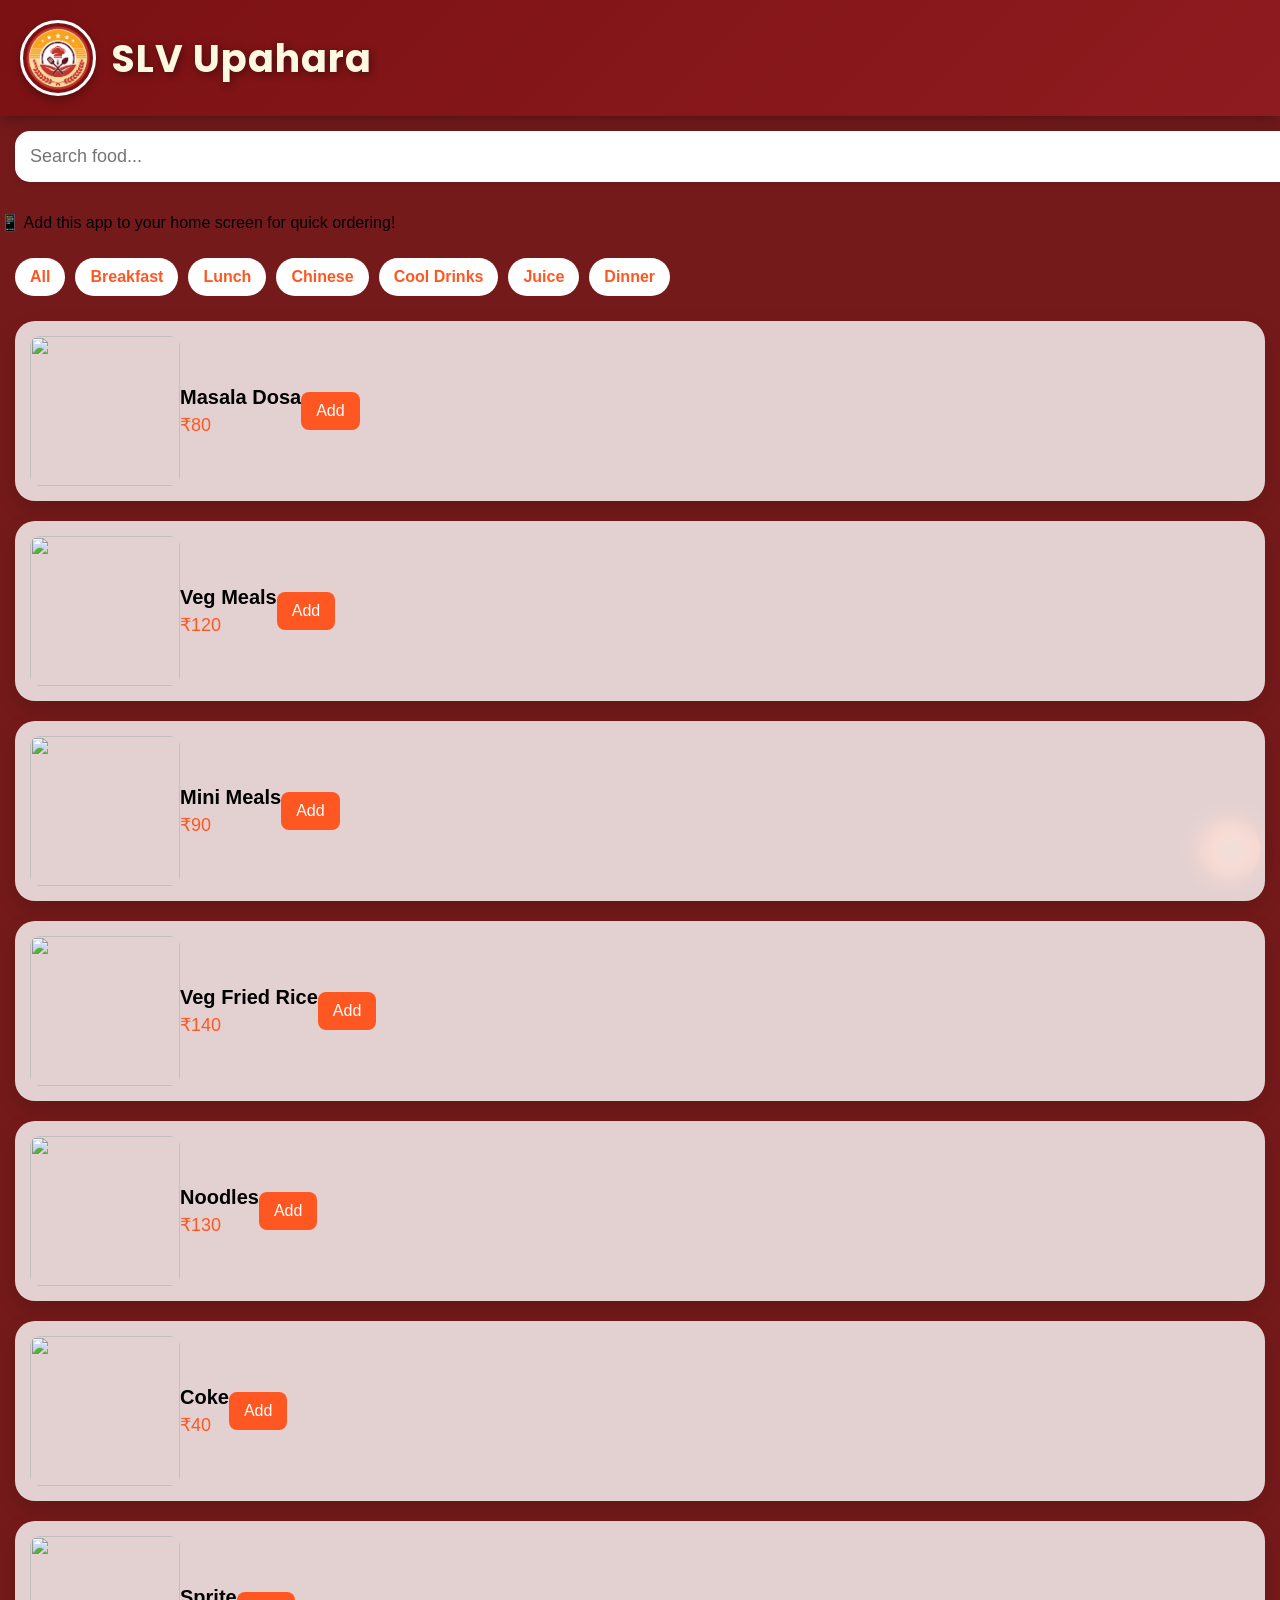
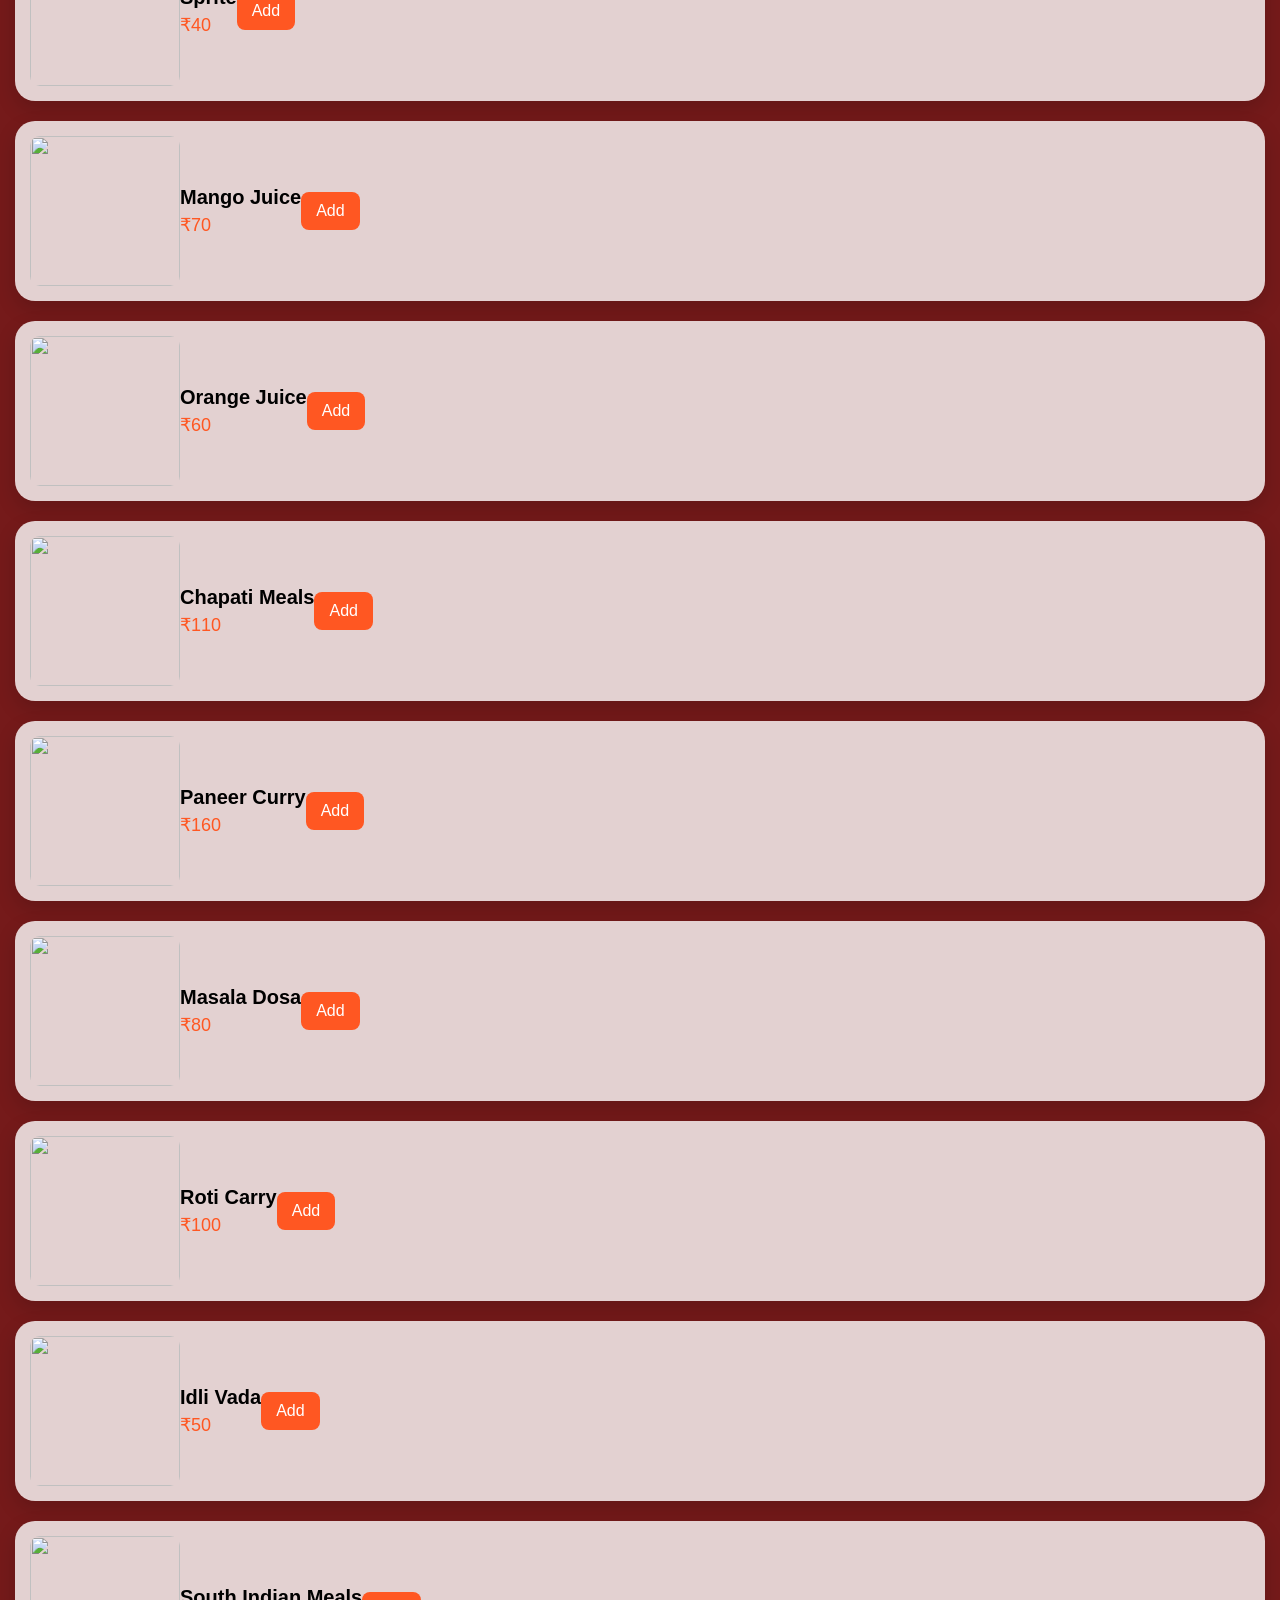
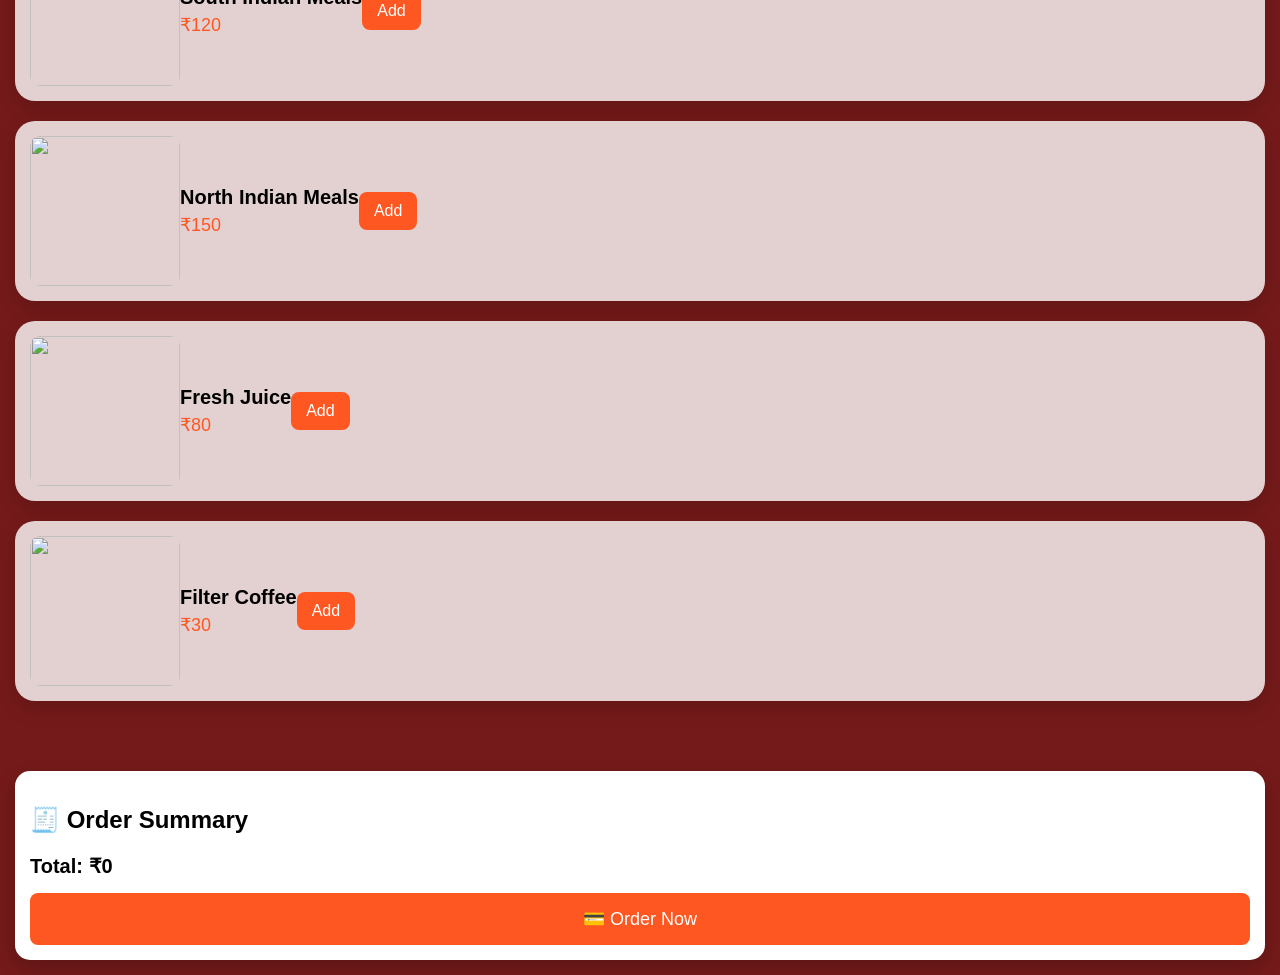
==== index.html @ 23def3d4 "Update index.html" ====
<!DOCTYPE html>
<html lang="en">
<head>
<meta charset="UTF-8">
<meta name="viewport" content="width=device-width, initial-scale=1.0">

<title>SLV Upahara</title>

<link rel="icon" href="—Pngtree—creative restaurant logo design for_23138406.png">

<style>

.hotel-name{
    font-family:'Poppins', sans-serif;
    font-size:38px;
    font-weight:700;
    letter-spacing:1px;
    color:#fff8e1;
    text-shadow:2px 2px 8px rgba(0,0,0,0.4);
}

.cart-item{
    display:flex;
    justify-content:space-between;
    align-items:center;
    background:#f5f5f5;
    padding:10px;
    margin-bottom:10px;
    border-radius:10px;
}    

.logo{
    width:70px;
    height:70px;
    border-radius:50%;
    object-fit:cover;
    border:3px solid white;
    box-shadow:0 4px 10px rgba(0,0,0,0.3);
}

body{
    margin:0;
    font-family:Arial, sans-serif;
    background:#751A1A;
}
   
header{
    background: linear-gradient(135deg,#7b1113,#8e1b1f);
    color:white;
    padding:20px;
    display:flex;
    align-items:center;
    gap:15px;
    box-shadow:0 4px 15px rgba(0,0,0,0.3);
}
.categories{
    display:flex;
    gap:10px;
    overflow-x:auto;
    padding:15px;
}

.categories button{
    background:white;
    color:#ff5722;
    border:none;
    padding:10px 15px;
    border-radius:20px;
    font-weight:bold;
    cursor:pointer;
    white-space:nowrap;
}    

.location-box{

    background:white;

    margin:20px;

    padding:20px;

    border-radius:20px;

    text-align:center;

    box-shadow:0 5px 15px rgba(0,0,0,0.2);

}

.location-box h2{

    color:#ff5722;

}

.container{
    padding:15px;
}
.categories{
    display:flex;
    gap:10px;
    overflow-x:auto;
    padding:10px 15px;
}

.categories button{
    white-space:nowrap;
}

.floating-cart{
    position:fixed;
    bottom:20px;
    right:20px;
    background:#ff5722;
    color:white;
    width:60px;
    height:60px;
    border-radius:50%;
    display:flex;
    justify-content:center;
    align-items:center;
    font-size:28px;
    box-shadow:0 4px 15px rgba(0,0,0,0.3);
}

.card{
    background: rgba(255,255,255,0.8);
    backdrop-filter: blur(10px);
    border-radius:20px;
    padding:15px;
    margin-bottom:20px;
    display:flex;
    align-items:center;
    box-shadow:0 8px 20px rgba(0,0,0,0.15);
    transition:0.3s;
}
    
}

.install-text{

    text-align:center;

    color:white;

    background:#ff5722;

    padding:10px;

    font-weight:bold;

}   

.search-box{
    padding:15px;
}

.search-box input{
    width:100%;
    padding:15px;
    border:none;
    border-radius:15px;
    font-size:18px;
    box-shadow:0 2px 10px rgba(0,0,0,0.1);
}
    
.card:hover{
    transform:translateY(-5px);
}

.card img{
    width:150px;
    height:150px;
    border-radius:10px;
    object-fit:cover;
}

} 
    
.info{
    flex:1;
    margin-left:15px;
}

.name{
    font-size:20px;
    font-weight:bold;
}

.price{
    color:#ff5722;
    margin-top:5px;
    font-size:18px;
}

button{
    background:#ff5722;
    color:white;
    border:none;
    padding:10px 15px;
    border-radius:8px;
    cursor:pointer;
    font-size:16px;
}

button:hover{
    background:#e64a19;
}

.cart{
    background:white;
    padding:15px;
    border-radius:15px;
    margin-top:20px;
    box-shadow:0 8px 20px rgba(0,0,0,0.2);
}

.total{
    font-size:20px;
    font-weight:bold;
    margin-top:10px;
}

.pay-btn{
    width:100%;
    margin-top:15px;
    padding:15px;
    font-size:18px;
}

@media(max-width:600px){

.card{
    flex-direction:column;
    text-align:center;
}

.card img{
    width:100%;
    height:220px;
}

.info{
    margin-left:0;
    margin-top:10px;
}

button{
    width:100%;
    margin-top:10px;
}

.hotel-name{
    font-size:28px;
}

}

</style>
</head>

<body>


<link rel="preconnect" href="https://fonts.googleapis.com">

<link rel="preconnect" href="https://fonts.gstatic.com" crossorigin>

<link href="https://fonts.googleapis.com/css2?family=Poppins:wght@400;600;700&display=swap" rel="stylesheet">

<div class="floating-cart">
➕
</div>

<link rel="manifest" href="manifest.json">
<meta name="theme-color" content="#ff5722">

<header>

<img src="—Pngtree—creative restaurant logo design for_23138406.png" class="logo">

<span class="hotel-name">
SLV Upahara
</span>

</header>

<div class="search-box">
    <input 
        type="text"
        id="search"
        placeholder="Search food..."
        onkeyup="searchFood()"
    >
</div>

<p class="install-text">

📱 Add this app to your home screen for quick ordering!

</p>
    
<div class="categories">

<button onclick="filterCategory('All')">
All
</button>

<button onclick="filterCategory('Breakfast')">
Breakfast
</button>

<button onclick="filterCategory('Lunch')">
Lunch
</button>

<button onclick="filterCategory('Chinese')">
Chinese
</button>

<button onclick="filterCategory('CoolDrinks')">
Cool Drinks
</button>

<button onclick="filterCategory('Juice')">
Juice
</button>

<button onclick="filterCategory('Dinner')">
Dinner
</button>

</div> 

<div class="container" id="menu"></div>

</div>
</div> 

<div class="container">
    <div class="cart">
        <h2>🧾 Order Summary</h2>

        <div id="cart-items"></div>

        <div class="total" id="total">
            Total: ₹0
        </div>

        <button class="pay-btn" onclick="payNow()">
💳 Order Now
</button>
    </div>
</div>

<script>

const foods = [

{
    name:"Masala Dosa",
    category:"Breakfast",
    price:80,
    image:"https://i1-e.pinimg.com/1200x/24/f0/fd/24f0fd950fe9398cd92eca1a2c291b7a.jpg"
},

{
    name:"Veg Meals",
    category:"Lunch",
    price:120,
    image:"https://i.pinimg.com/736x/05/a8/2a/05a82ad4d9b3a51c6266578a2ff4d796.jpg"
},

{
    name:"Mini Meals",
    category:"Lunch",
    price:90,
    image:"https://i1-e.pinimg.com/1200x/65/80/6e/65806e65fc18511895abc66ba824d965.jpg"
},

{
    name:"Veg Fried Rice",
    category:"Chinese",
    price:140,
    image:"https://i.pinimg.com/736x/24/e5/14/24e514b06e9de1dc54fb741865129426.jpg"
},

{
    name:"Noodles",
    category:"Chinese",
    price:130,
    image:"https://i1-e.pinimg.com/1200x/22/f2/4d/22f24d4e81823742383b6ebd95155bc9.jpg"
},

{
    name:"Coke",
    category:"CoolDrinks",
    price:40,
    image:"https://i.pinimg.com/736x/2a/85/13/2a8513396e5c47e57c4a7eaafb923570.jpg"
},

{
    name:"Sprite",
    category:"CoolDrinks",
    price:40,
    image:"https://i.pinimg.com/736x/9f/34/ff/9f34ffd42b4d772a6bbf85134aa8a0af.jpg"
},

{
    name:"Mango Juice",
    category:"Juice",
    price:70,
    image:"https://i1-e.pinimg.com/1200x/01/d6/b3/01d6b305d2c9aa654a6df62331605371.jpg"
},

{
    name:"Orange Juice",
    category:"Juice",
    price:60,
    image:"https://i.pinimg.com/736x/c9/67/42/c9674234891e4f3a838dee93c631d24c.jpg"
},

{
    name:"Chapati Meals",
    category:"Dinner",
    price:110,
    image:"https://i1-e.pinimg.com/1200x/77/32/2f/77322f963a2876b7580127c8fa16082f.jpg"
},

{
    name:"Paneer Curry",
    category:"Dinner",
    price:160,
    image:"https://i.pinimg.com/736x/7e/a7/33/7ea733bc5e1a1dc8909d821ca52ce9a9.jpg"
},


{
    name:"Masala Dosa",
    category:"Breakfast",
    price:80,
    image:"https://i1-e.pinimg.com/1200x/24/f0/fd/24f0fd950fe9398cd92eca1a2c291b7a.jpg"
},
    
{
    name:"Roti Carry",
    category:"Lunch",
    price:100,
    image:"https://i1-e.pinimg.com/1200x/99/ee/a0/99eea08c91fdadd332686fa9832d9d47.jpg"
},

{
    name:"Idli Vada",
    category:"Breakfast",
    price:50,
    image:"https://i1-e.pinimg.com/1200x/34/74/6b/34746bec59e01d8aff50255bc0d75c30.jpg"
},

{
    name:"South Indian Meals",
    category:"Meals",
    price:120,
    image:"https://i.pinimg.com/736x/05/a8/2a/05a82ad4d9b3a51c6266578a2ff4d796.jpg"
},

{
    name:"North Indian Meals",
    category:"Meals",
    price:150,
    image:"https://i1-e.pinimg.com/736x/26/24/b4/2624b46fbf64636d9359e8cd7b2251f4.jpg"
},

{
    name:"Fresh Juice",
    category:"Drinks",
    price:80,
    image:"https://i.pinimg.com/736x/36/b6/fe/36b6fe3850a7c6e1b3e680c59da4fa03.jpg"
},

{
    name:"Filter Coffee",
    category:"Drinks",
    price:30,
    image:"https://images.unsplash.com/photo-1495474472287-4d71bcdd2085?q=80&w=800"
}

];

let cart = [];

function showMenu(foodList = foods){

    let output = "";

    foodList.forEach((food,index)=>{

        output += `

        <div class="card">

            <img src="${food.image}">

            <div class="info">

                <div class="name">
                    ${food.name}
                </div>

                <div class="price">
                    ₹${food.price}
                </div>

            </div>

            <button onclick="addToCart(${index})">
                Add
            </button>

        </div>

        `;

    });

    document.getElementById("menu").innerHTML = output;

}

function addToCart(index){

    cart.push(foods[index]);

    updateCart();

}

function removeFromCart(index){

    cart.splice(index,1);

    updateCart();

}    
 
function payPhonePe(){

let total = cart.reduce(
(sum,item)=> sum + item.price,
0
);

window.location.href =
`phonepe://pay?pa=9110656160@ybl&pn=SLVUpahara&am=${total}&cu=INR`;

}

function payGPay(){

let total = cart.reduce(
(sum,item)=> sum + item.price,
0
);

window.location.href =
`tez://upi/pay?pa=9110656160@ybl&pn=SLVUpahara&am=${total}&cu=INR`;

}

function updateCart(){

    let items = "";
    let total = 0;

    cart.forEach((food,index)=>{
        items += `
       <div class="cart-item">

${food.name} - ₹${food.price}

<button onclick="removeFromCart(${index})">
➖
</button>

</div>
        `;

        total += food.price;

    });

    document.getElementById("cart-items").innerHTML = items;

    document.getElementById("total").innerHTML =
    `Total: ₹${total}`;

}

function filterCategory(category){

    if(category === "All"){

        showMenu();

        return;

    }

    let filteredFoods = foods.filter(food =>
        food.category === category
    );

    showMenu(filteredFoods);

}

function searchFood(){

    let search =
    document.getElementById("search")
    .value
    .toLowerCase();

    let filteredFoods =
    foods.filter(food =>
        food.name.toLowerCase().includes(search)
    );

    showMenu(filteredFoods);

}

function payNow(){

    if(cart.length === 0){

        alert("Please add food items!");

        return;

    }

    let total = cart.reduce(
    (sum,item)=> sum + item.price,
    0
    );

    let upiID = "9110656160@ybl";

    let name = "SLV Upahara";

    let phonePeLink =
    `phonepe://pay?pa=${upiID}&pn=${name}&am=${total}&cu=INR`;

    window.location.href = phonePeLink;

}

showMenu();

</script>

</body>
</html>
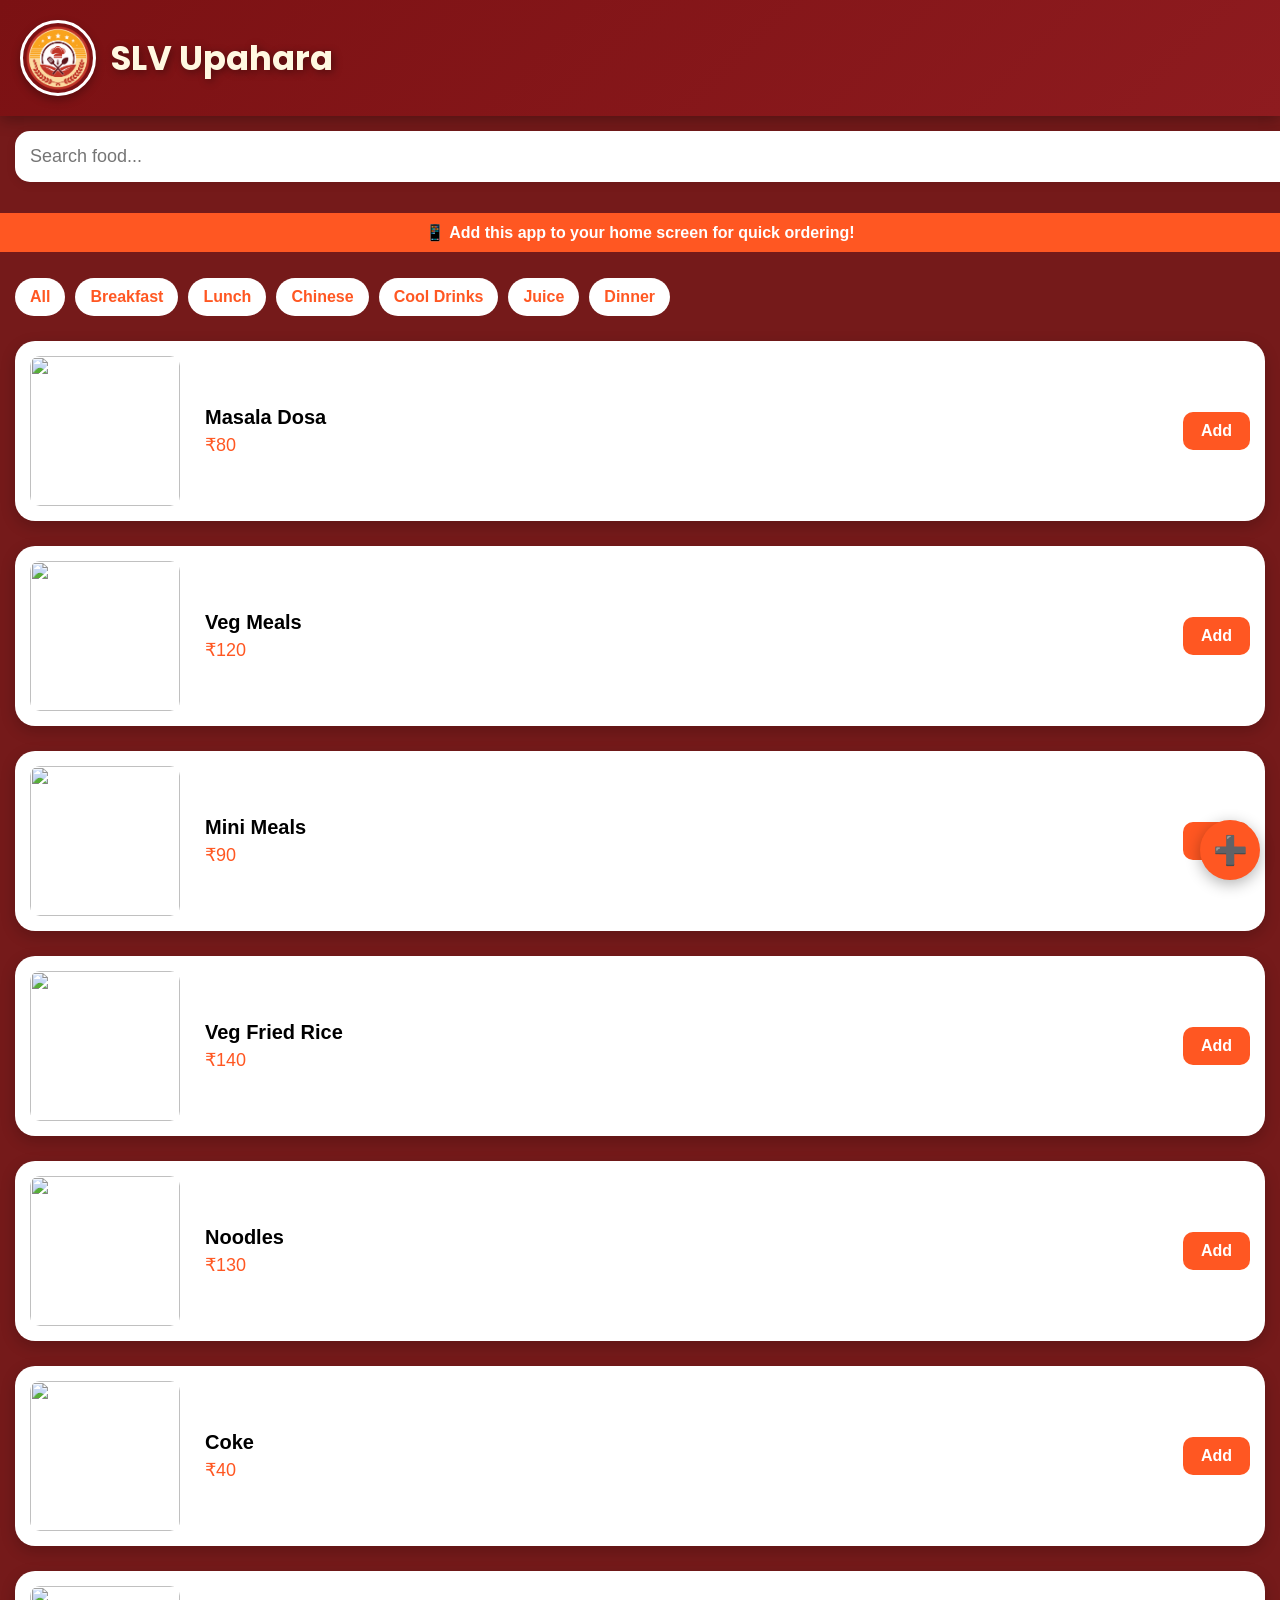
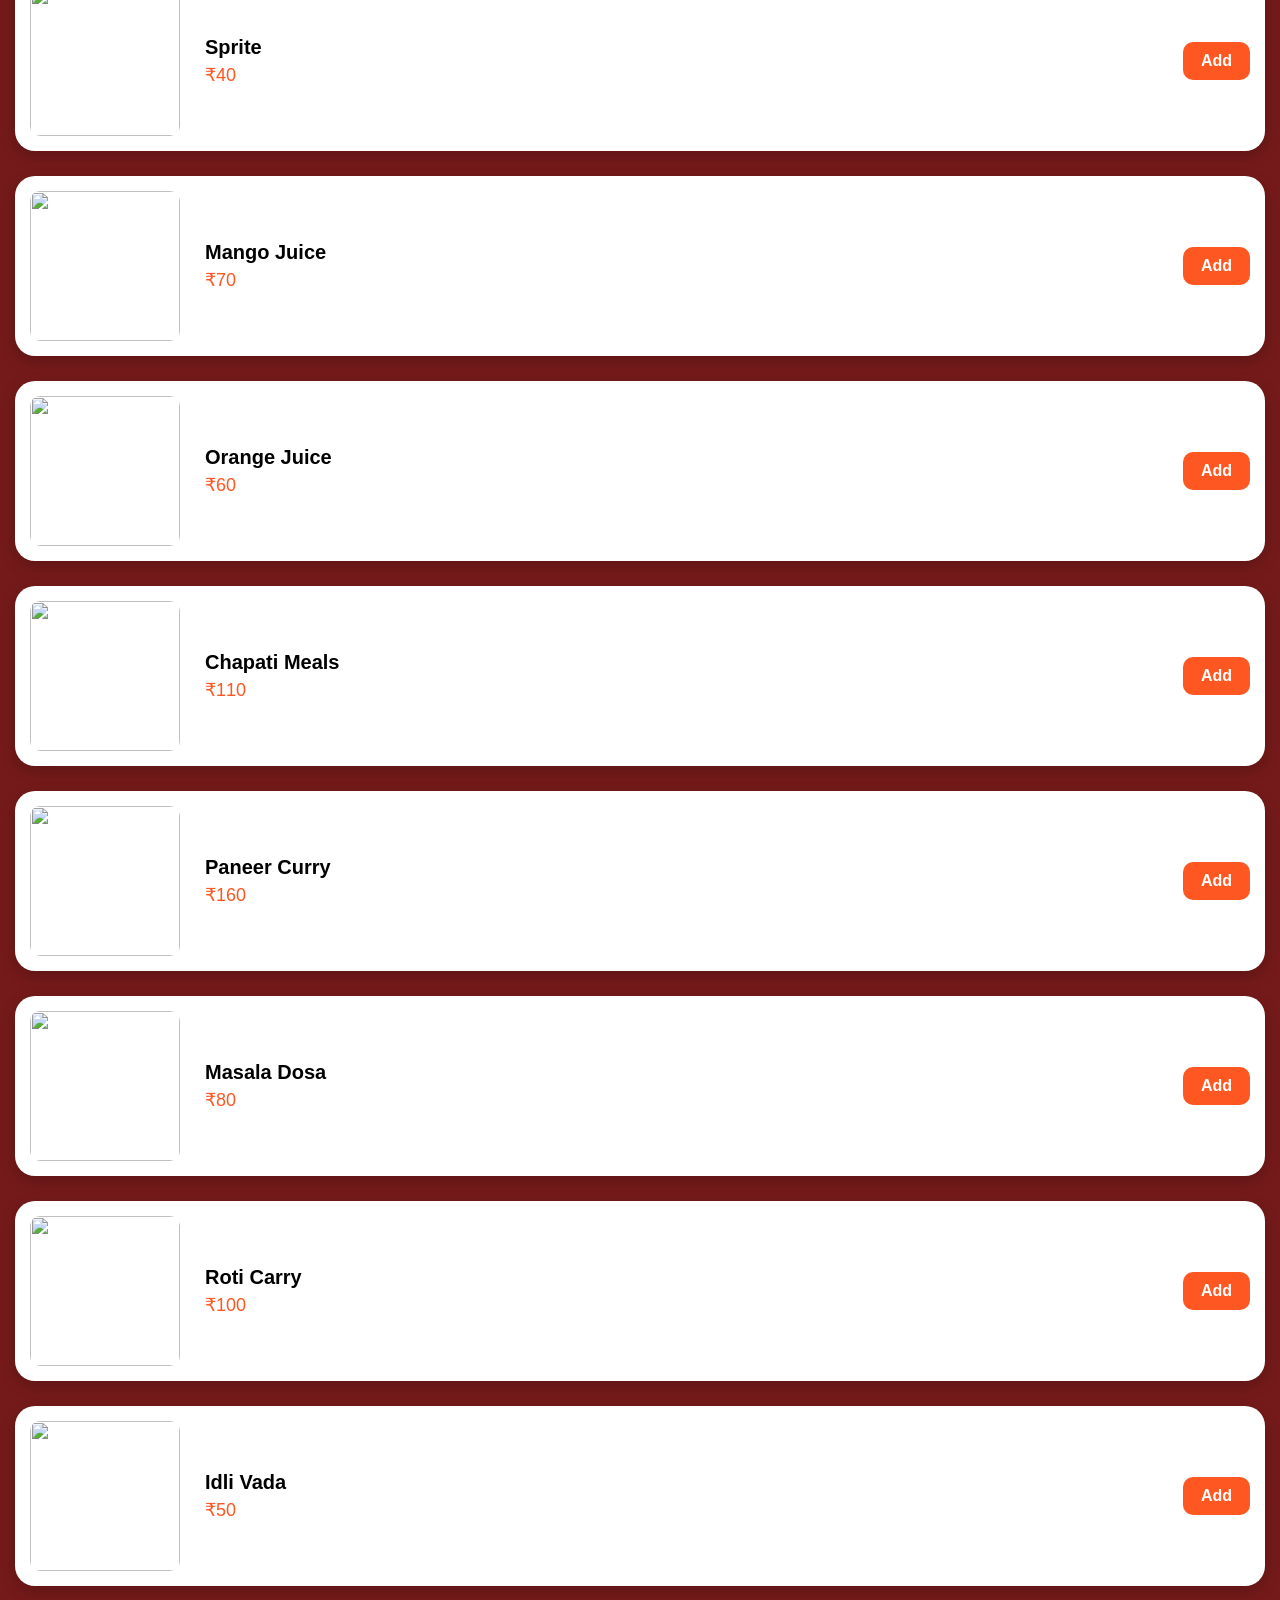
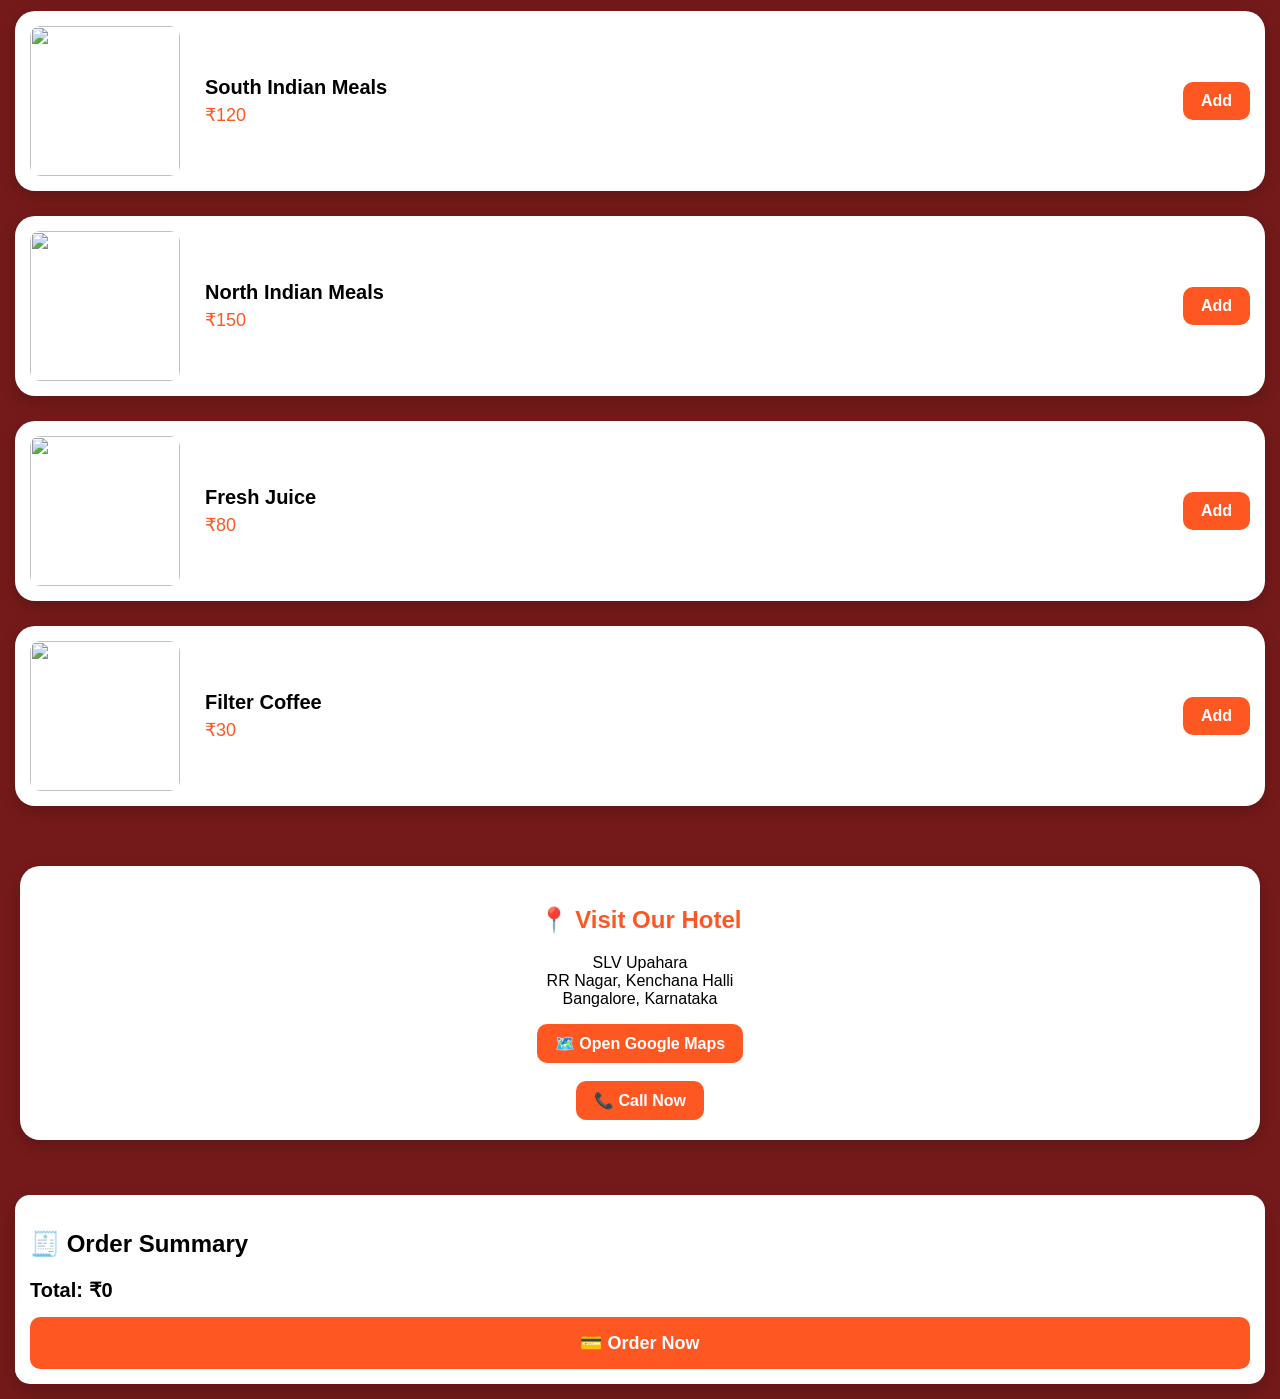
==== commit b5a20b7c: "Update index.html" ====
--- a/index.html
+++ b/index.html
@@ -11,12 +11,17 @@
 <style>
 
 .hotel-name{
+
     font-family:'Poppins', sans-serif;
-    font-size:38px;
+
+    font-size:34px;
+
     font-weight:700;
-    letter-spacing:1px;
+
     color:#fff8e1;
+
     text-shadow:2px 2px 8px rgba(0,0,0,0.4);
+
 }
 
 .cart-item{
@@ -124,19 +129,25 @@
 }
 
 .card{
-    background: rgba(255,255,255,0.8);
-    backdrop-filter: blur(10px);
+
+    background:white;
+
     border-radius:20px;
+
     padding:15px;
-    margin-bottom:20px;
+
+    margin-bottom:25px;
+
     display:flex;
+
     align-items:center;
-    box-shadow:0 8px 20px rgba(0,0,0,0.15);
-    transition:0.3s;
+
+    gap:15px;
+
+    box-shadow:0 5px 15px rgba(0,0,0,0.2);
+
 }
     
-}
-
 .install-text{
 
     text-align:center;
@@ -174,12 +185,13 @@
     border-radius:10px;
     object-fit:cover;
 }
-
-} 
     
 .info{
+
     flex:1;
-    margin-left:15px;
+
+    margin-left:10px;
+
 }
 
 .name{
@@ -194,13 +206,23 @@
 }
 
 button{
+
     background:#ff5722;
+
     color:white;
+
     border:none;
-    padding:10px 15px;
-    border-radius:8px;
+
+    padding:10px 18px;
+
+    border-radius:10px;
+
     cursor:pointer;
+
     font-size:16px;
+
+    font-weight:bold;
+
 }
 
 button:hover{
@@ -337,6 +359,47 @@
 </div>
 </div> 
 
+<div class="location-box">
+
+<h2>📍 Visit Our Hotel</h2>
+
+<p>
+
+SLV Upahara <br>
+
+RR Nagar, Kenchana Halli <br>
+
+Bangalore, Karnataka
+
+</p>
+
+<a 
+href="https://maps.app.goo.gl/PmNYqiC9sDPkVBuZ8"
+target="_blank"
+>
+
+<button>
+
+🗺️ Open Google Maps
+
+</button>
+
+</a>
+
+<br><br>
+
+<a href="tel:9110656160">
+
+<button>
+
+📞 Call Now
+
+</button>
+
+</a>
+
+</div> 
+
 <div class="container">
     <div class="cart">
         <h2>🧾 Order Summary</h2>
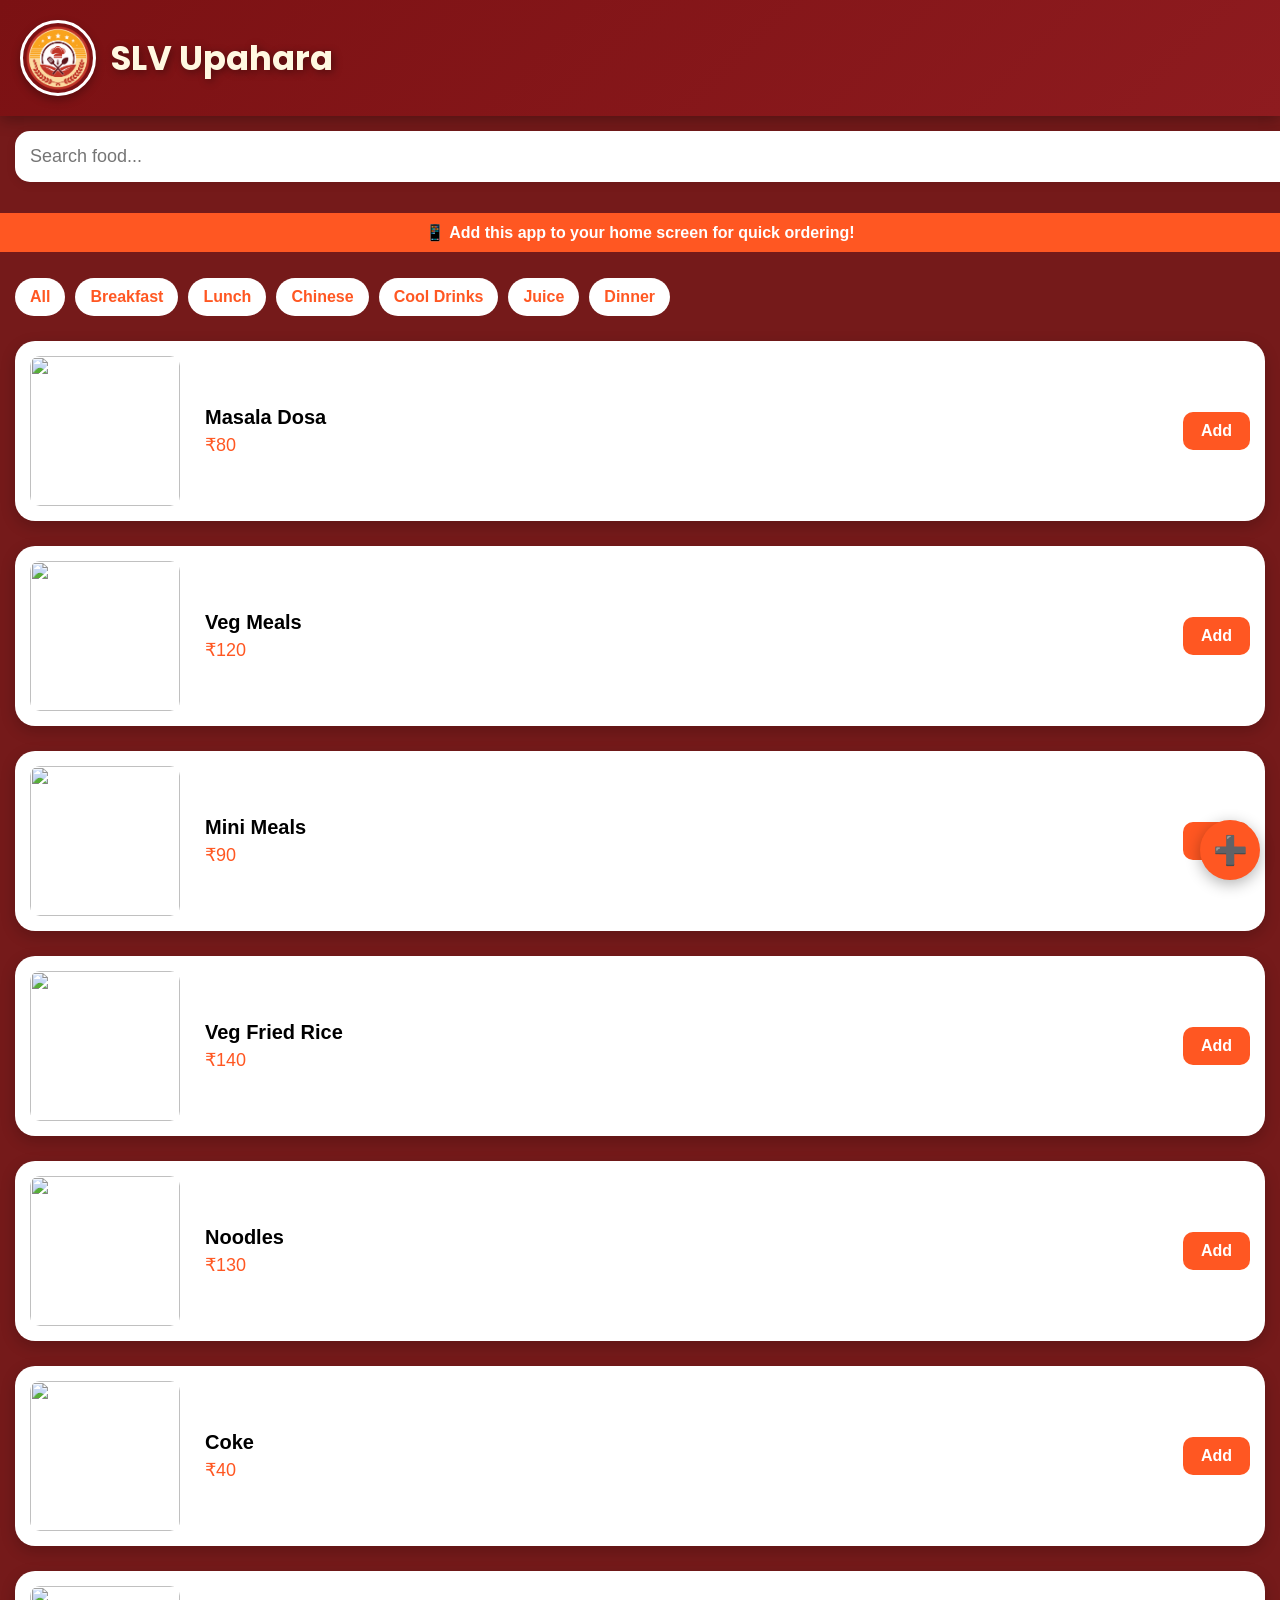
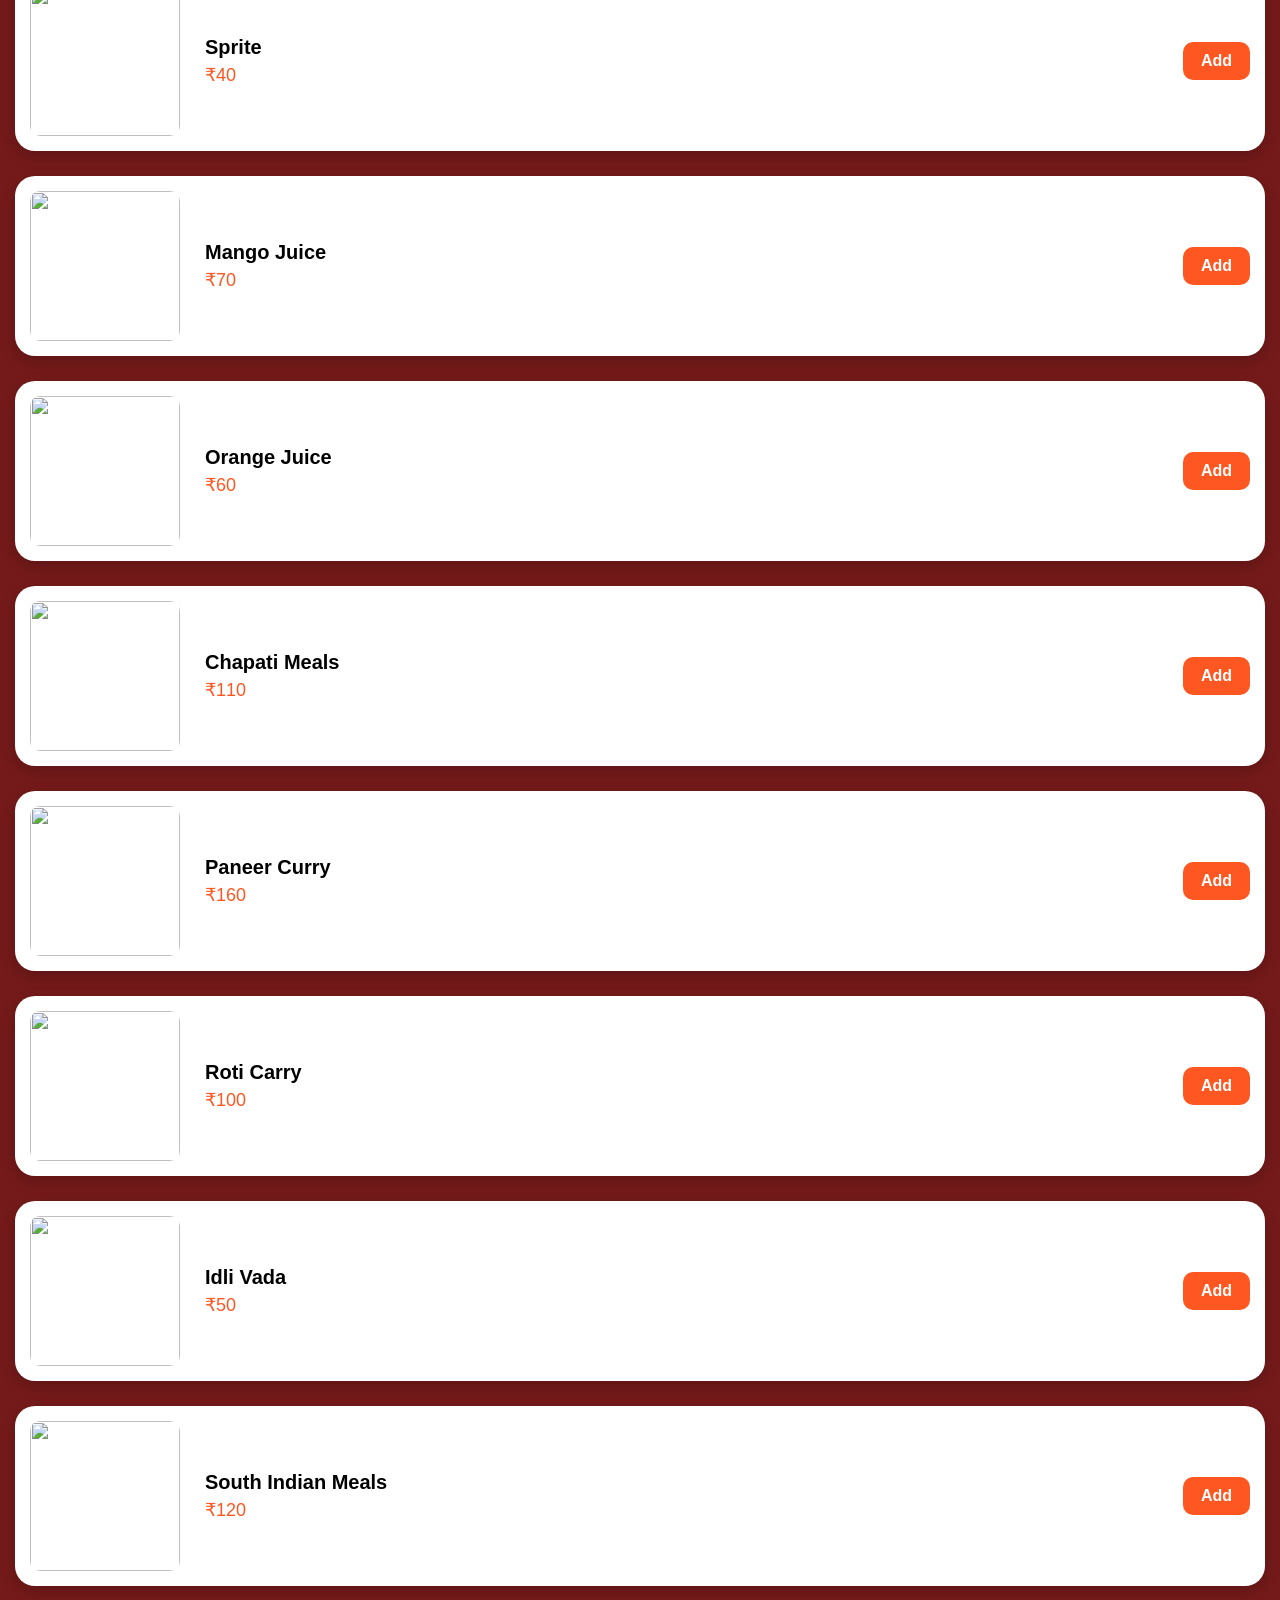
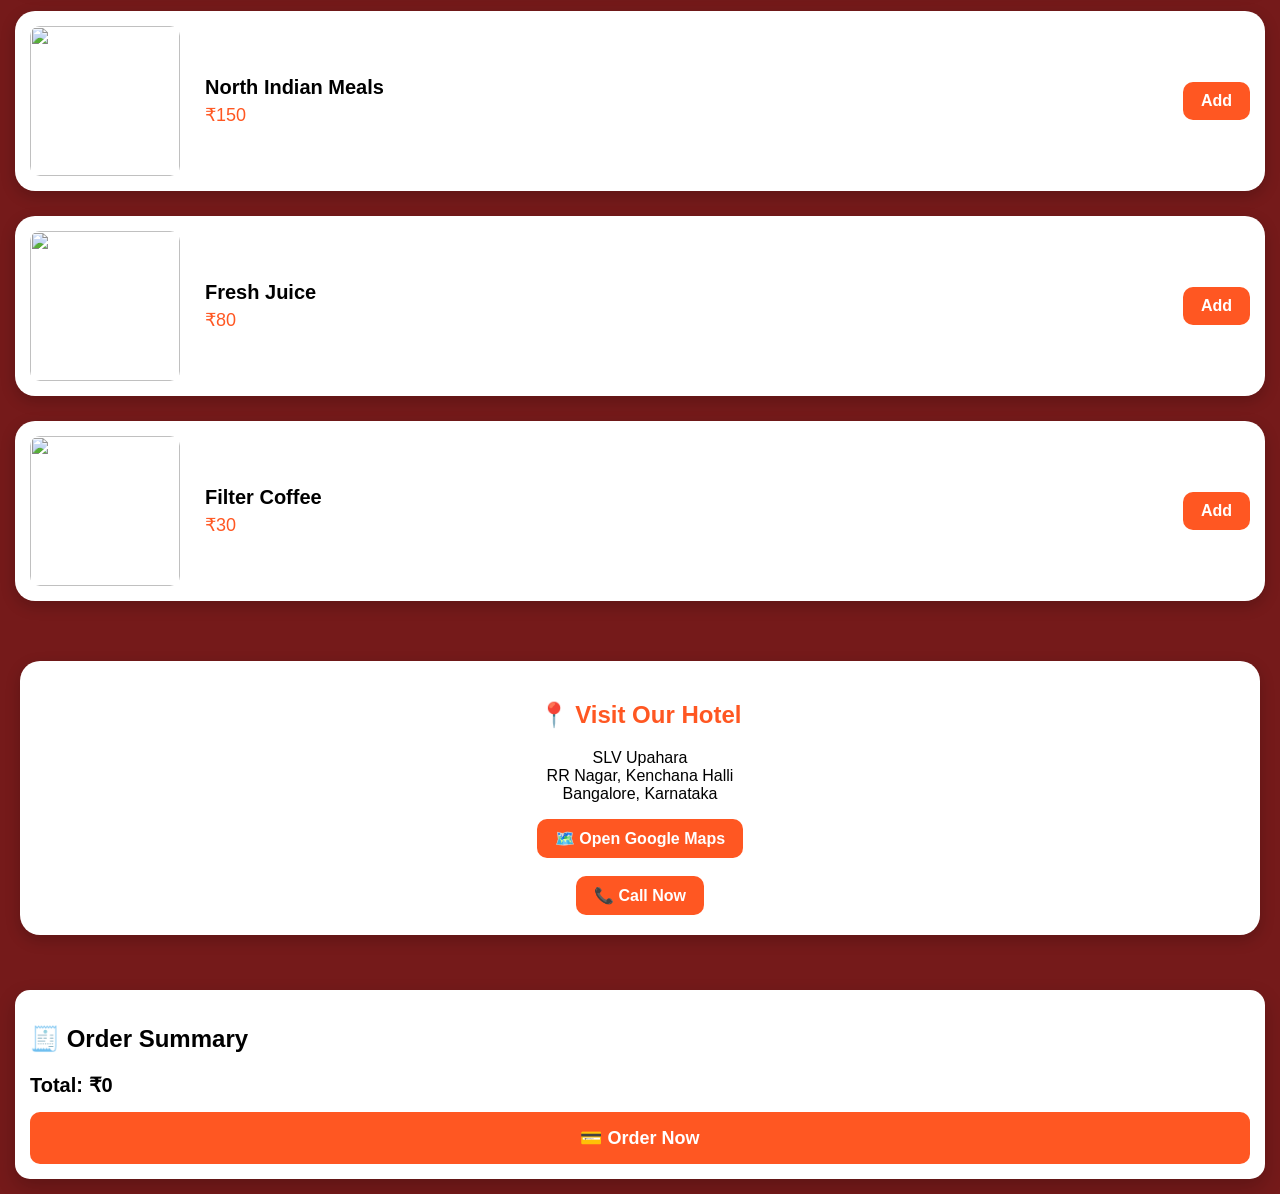
==== commit 9e0a6b25: "Update index.html" ====
--- a/index.html
+++ b/index.html
@@ -496,20 +496,12 @@
     price:160,
     image:"https://i.pinimg.com/736x/7e/a7/33/7ea733bc5e1a1dc8909d821ca52ce9a9.jpg"
 },
-
-
-{
-    name:"Masala Dosa",
-    category:"Breakfast",
-    price:80,
-    image:"https://i1-e.pinimg.com/1200x/24/f0/fd/24f0fd950fe9398cd92eca1a2c291b7a.jpg"
-},
-    
+   
 {
     name:"Roti Carry",
     category:"Lunch",
     price:100,
-    image:"https://i1-e.pinimg.com/1200x/99/ee/a0/99eea08c91fdadd332686fa9832d9d47.jpg"
+    image:"https://i.pinimg.com/736x/f8/15/08/f815083198c8d4b93878dd8e4ab57065.jpg"
 },
 
 {
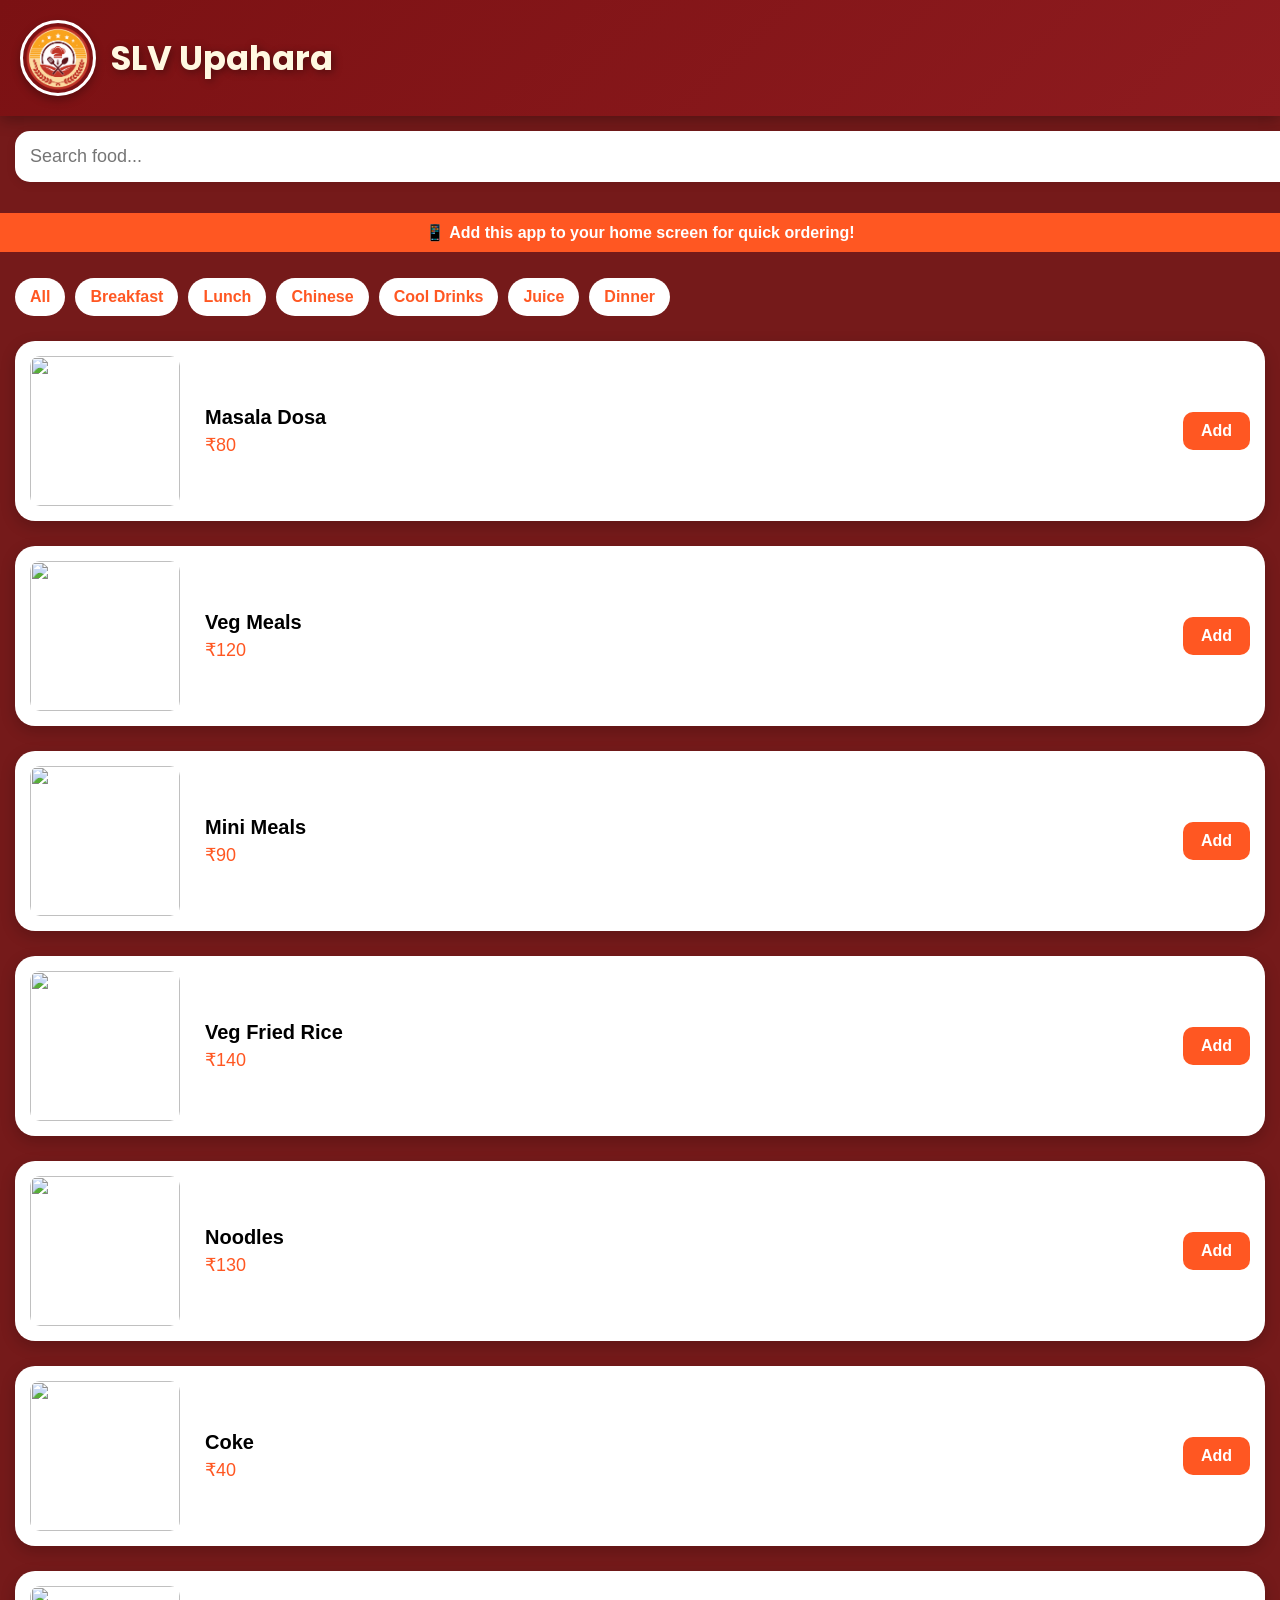
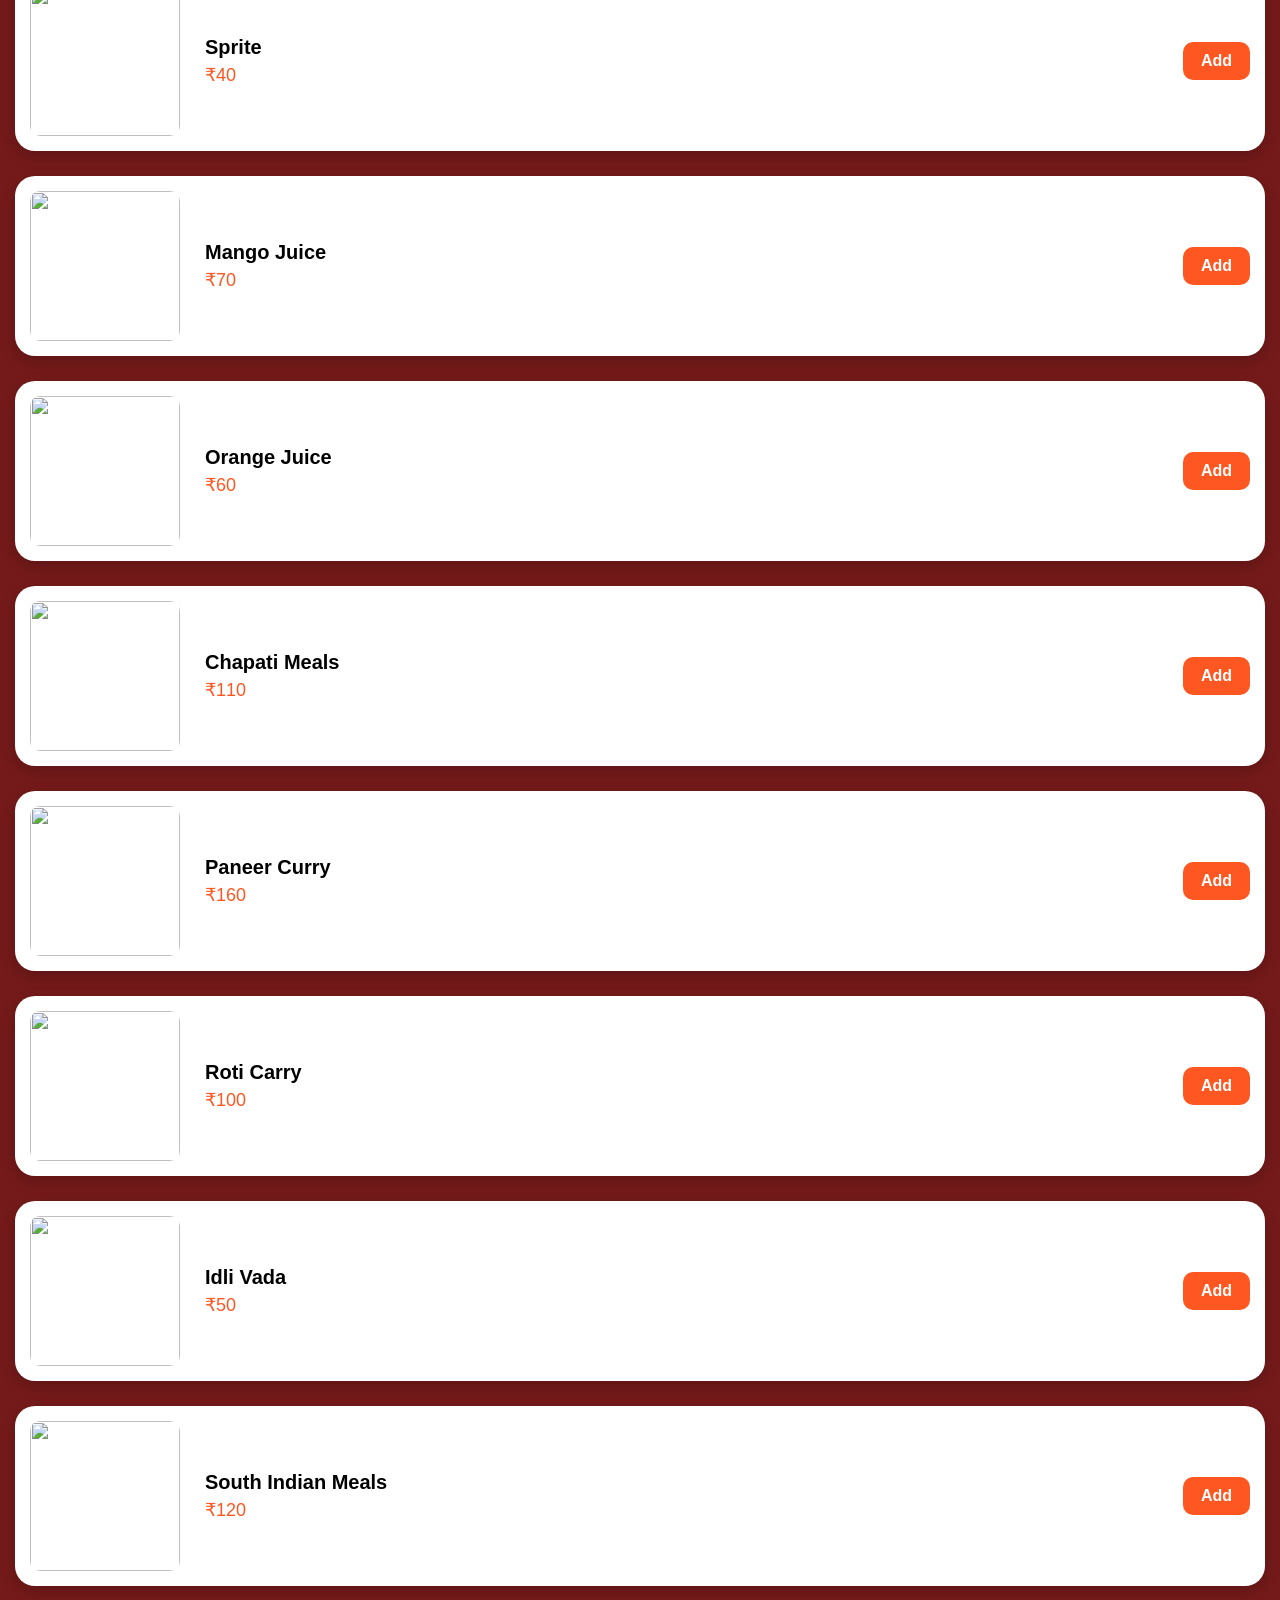
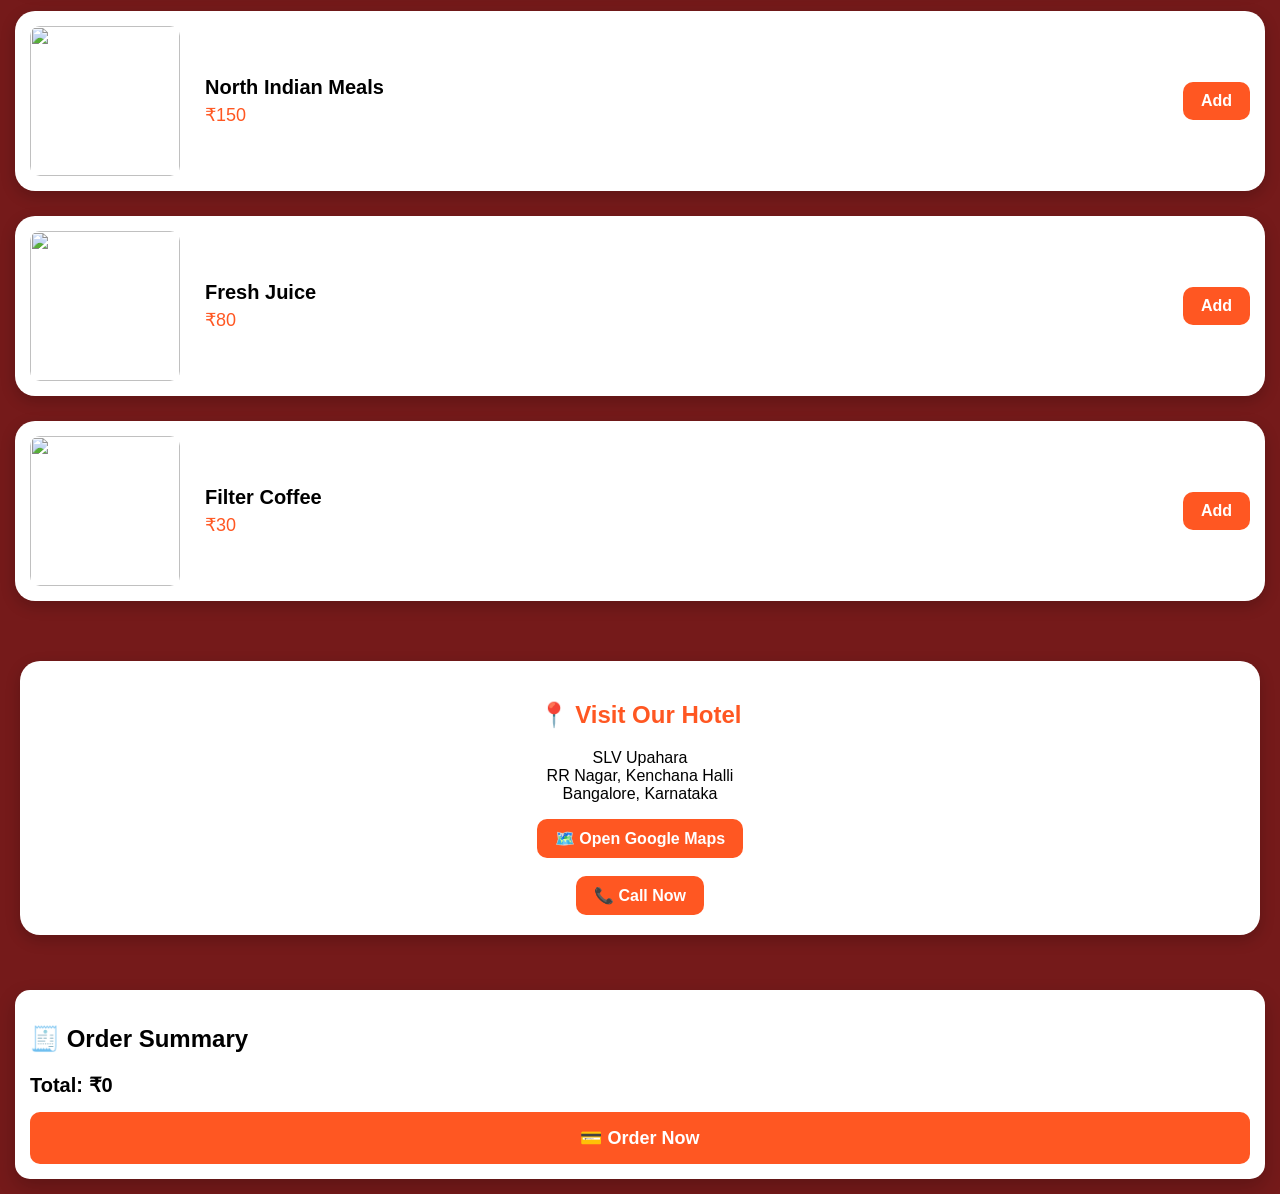
==== commit b8c4de8d: "Update index.html" ====
--- a/index.html
+++ b/index.html
@@ -112,22 +112,6 @@
     white-space:nowrap;
 }
 
-.floating-cart{
-    position:fixed;
-    bottom:20px;
-    right:20px;
-    background:#ff5722;
-    color:white;
-    width:60px;
-    height:60px;
-    border-radius:50%;
-    display:flex;
-    justify-content:center;
-    align-items:center;
-    font-size:28px;
-    box-shadow:0 4px 15px rgba(0,0,0,0.3);
-}
-
 .card{
 
     background:white;
@@ -289,10 +273,6 @@
 <link rel="preconnect" href="https://fonts.gstatic.com" crossorigin>
 
 <link href="https://fonts.googleapis.com/css2?family=Poppins:wght@400;600;700&display=swap" rel="stylesheet">
-
-<div class="floating-cart">
-➕
-</div>
 
 <link rel="manifest" href="manifest.json">
 <meta name="theme-color" content="#ff5722">
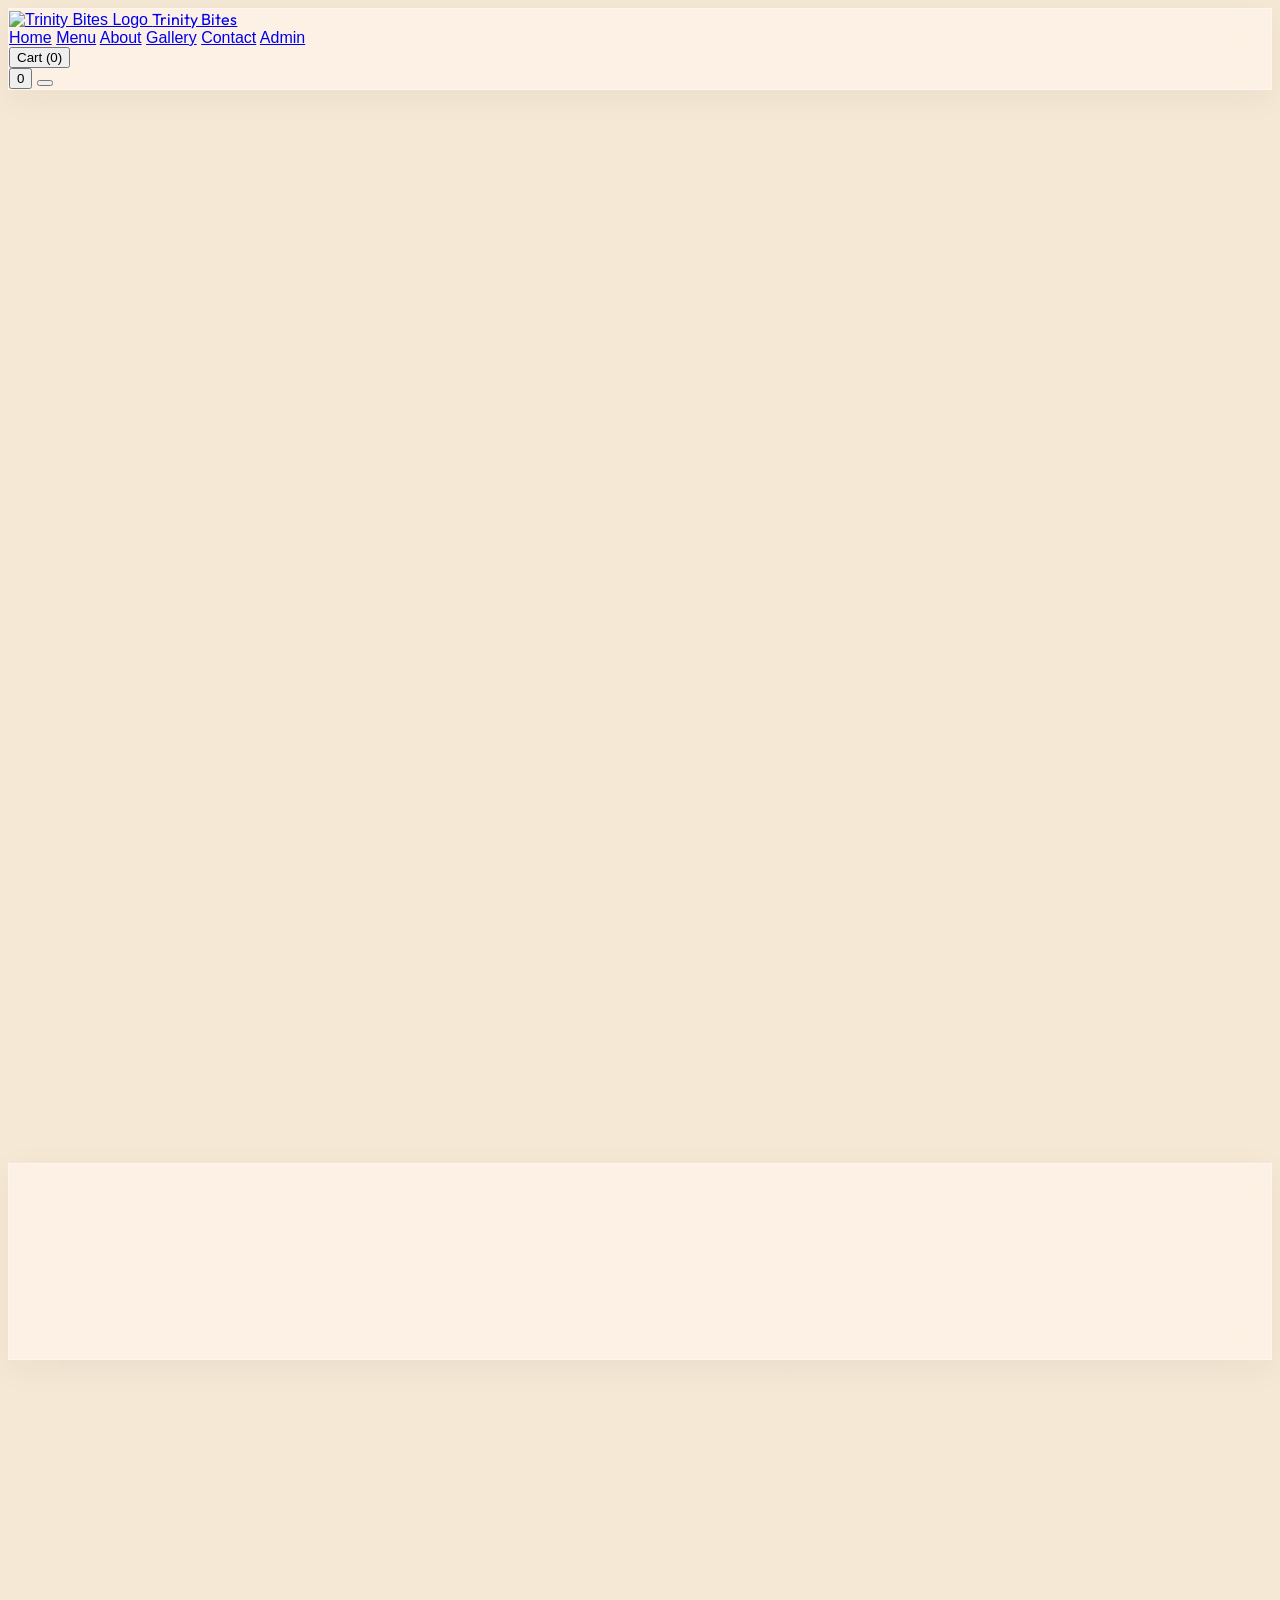
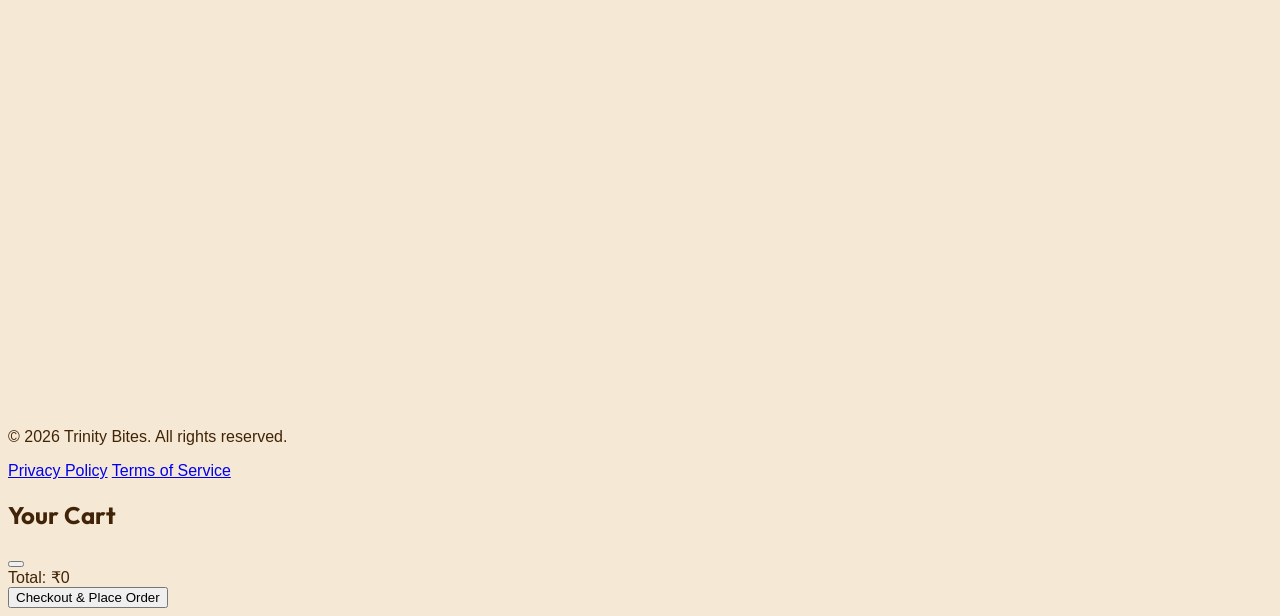
==== commit 181d7def: "Add files via upload" ====
--- a/index.html
+++ b/index.html
@@ -1,698 +1,702 @@
-<!DOCTYPE html>
-<html lang="en">
-<head>
-<meta charset="UTF-8">
-<meta name="viewport" content="width=device-width, initial-scale=1.0">
-
-<title>SLV Upahara</title>
-
-<link rel="icon" href="—Pngtree—creative restaurant logo design for_23138406.png">
-
-<style>
-
-.hotel-name{
-
-    font-family:'Poppins', sans-serif;
-
-    font-size:34px;
-
-    font-weight:700;
-
-    color:#fff8e1;
-
-    text-shadow:2px 2px 8px rgba(0,0,0,0.4);
-
-}
-
-.cart-item{
-    display:flex;
-    justify-content:space-between;
-    align-items:center;
-    background:#f5f5f5;
-    padding:10px;
-    margin-bottom:10px;
-    border-radius:10px;
-}    
-
-.logo{
-    width:70px;
-    height:70px;
-    border-radius:50%;
-    object-fit:cover;
-    border:3px solid white;
-    box-shadow:0 4px 10px rgba(0,0,0,0.3);
-}
-
-body{
-    margin:0;
-    font-family:Arial, sans-serif;
-    background:#751A1A;
-}
-   
-header{
-    background: linear-gradient(135deg,#7b1113,#8e1b1f);
-    color:white;
-    padding:20px;
-    display:flex;
-    align-items:center;
-    gap:15px;
-    box-shadow:0 4px 15px rgba(0,0,0,0.3);
-}
-.categories{
-    display:flex;
-    gap:10px;
-    overflow-x:auto;
-    padding:15px;
-}
-
-.categories button{
-    background:white;
-    color:#ff5722;
-    border:none;
-    padding:10px 15px;
-    border-radius:20px;
-    font-weight:bold;
-    cursor:pointer;
-    white-space:nowrap;
-}    
-
-.location-box{
-
-    background:white;
-
-    margin:20px;
-
-    padding:20px;
-
-    border-radius:20px;
-
-    text-align:center;
-
-    box-shadow:0 5px 15px rgba(0,0,0,0.2);
-
-}
-
-.location-box h2{
-
-    color:#ff5722;
-
-}
-
-.container{
-    padding:15px;
-}
-.categories{
-    display:flex;
-    gap:10px;
-    overflow-x:auto;
-    padding:10px 15px;
-}
-
-.categories button{
-    white-space:nowrap;
-}
-
-.card{
-
-    background:white;
-
-    border-radius:20px;
-
-    padding:15px;
-
-    margin-bottom:25px;
-
-    display:flex;
-
-    align-items:center;
-
-    gap:15px;
-
-    box-shadow:0 5px 15px rgba(0,0,0,0.2);
-
-}
-    
-.install-text{
-
-    text-align:center;
-
-    color:white;
-
-    background:#ff5722;
-
-    padding:10px;
-
-    font-weight:bold;
-
-}   
-
-.search-box{
-    padding:15px;
-}
-
-.search-box input{
-    width:100%;
-    padding:15px;
-    border:none;
-    border-radius:15px;
-    font-size:18px;
-    box-shadow:0 2px 10px rgba(0,0,0,0.1);
-}
-    
-.card:hover{
-    transform:translateY(-5px);
-}
-
-.card img{
-    width:150px;
-    height:150px;
-    border-radius:10px;
-    object-fit:cover;
-}
-    
-.info{
-
-    flex:1;
-
-    margin-left:10px;
-
-}
-
-.name{
-    font-size:20px;
-    font-weight:bold;
-}
-
-.price{
-    color:#ff5722;
-    margin-top:5px;
-    font-size:18px;
-}
-
-button{
-
-    background:#ff5722;
-
-    color:white;
-
-    border:none;
-
-    padding:10px 18px;
-
-    border-radius:10px;
-
-    cursor:pointer;
-
-    font-size:16px;
-
-    font-weight:bold;
-
-}
-
-button:hover{
-    background:#e64a19;
-}
-
-.cart{
-    background:white;
-    padding:15px;
-    border-radius:15px;
-    margin-top:20px;
-    box-shadow:0 8px 20px rgba(0,0,0,0.2);
-}
-
-.total{
-    font-size:20px;
-    font-weight:bold;
-    margin-top:10px;
-}
-
-.pay-btn{
-    width:100%;
-    margin-top:15px;
-    padding:15px;
-    font-size:18px;
-}
-
-@media(max-width:600px){
-
-.card{
-    flex-direction:column;
-    text-align:center;
-}
-
-.card img{
-    width:100%;
-    height:220px;
-}
-
-.info{
-    margin-left:0;
-    margin-top:10px;
-}
-
-button{
-    width:100%;
-    margin-top:10px;
-}
-
-.hotel-name{
-    font-size:28px;
-}
-
-}
-
-</style>
-</head>
-
-<body>
-
-
-<link rel="preconnect" href="https://fonts.googleapis.com">
-
-<link rel="preconnect" href="https://fonts.gstatic.com" crossorigin>
-
-<link href="https://fonts.googleapis.com/css2?family=Poppins:wght@400;600;700&display=swap" rel="stylesheet">
-
-<link rel="manifest" href="manifest.json">
-<meta name="theme-color" content="#ff5722">
-
-<header>
-
-<img src="—Pngtree—creative restaurant logo design for_23138406.png" class="logo">
-
-<span class="hotel-name">
-SLV Upahara
-</span>
-
-</header>
-
-<div class="search-box">
-    <input 
-        type="text"
-        id="search"
-        placeholder="Search food..."
-        onkeyup="searchFood()"
-    >
-</div>
-
-<p class="install-text">
-
-📱 Add this app to your home screen for quick ordering!
-
-</p>
-    
-<div class="categories">
-
-<button onclick="filterCategory('All')">
-All
-</button>
-
-<button onclick="filterCategory('Breakfast')">
-Breakfast
-</button>
-
-<button onclick="filterCategory('Lunch')">
-Lunch
-</button>
-
-<button onclick="filterCategory('Chinese')">
-Chinese
-</button>
-
-<button onclick="filterCategory('CoolDrinks')">
-Cool Drinks
-</button>
-
-<button onclick="filterCategory('Juice')">
-Juice
-</button>
-
-<button onclick="filterCategory('Dinner')">
-Dinner
-</button>
-
-</div> 
-
-<div class="container" id="menu"></div>
-
-</div>
-</div> 
-
-<div class="location-box">
-
-<h2>📍 Visit Our Hotel</h2>
-
-<p>
-
-SLV Upahara <br>
-
-RR Nagar, Kenchana Halli <br>
-
-Bangalore, Karnataka
-
-</p>
-
-<a 
-href="https://maps.app.goo.gl/PmNYqiC9sDPkVBuZ8"
-target="_blank"
->
-
-<button>
-
-🗺️ Open Google Maps
-
-</button>
-
-</a>
-
-<br><br>
-
-<a href="tel:9110656160">
-
-<button>
-
-📞 Call Now
-
-</button>
-
-</a>
-
-</div> 
-
-<div class="container">
-    <div class="cart">
-        <h2>🧾 Order Summary</h2>
-
-        <div id="cart-items"></div>
-
-        <div class="total" id="total">
-            Total: ₹0
-        </div>
-
-        <button class="pay-btn" onclick="payNow()">
-💳 Order Now
-</button>
-    </div>
-</div>
-
-<script>
-
-const foods = [
-
-{
-    name:"Masala Dosa",
-    category:"Breakfast",
-    price:80,
-    image:"https://i1-e.pinimg.com/1200x/24/f0/fd/24f0fd950fe9398cd92eca1a2c291b7a.jpg"
-},
-
-{
-    name:"Veg Meals",
-    category:"Lunch",
-    price:120,
-    image:"https://i.pinimg.com/736x/05/a8/2a/05a82ad4d9b3a51c6266578a2ff4d796.jpg"
-},
-
-{
-    name:"Mini Meals",
-    category:"Lunch",
-    price:90,
-    image:"https://i1-e.pinimg.com/1200x/65/80/6e/65806e65fc18511895abc66ba824d965.jpg"
-},
-
-{
-    name:"Veg Fried Rice",
-    category:"Chinese",
-    price:140,
-    image:"https://i.pinimg.com/736x/24/e5/14/24e514b06e9de1dc54fb741865129426.jpg"
-},
-
-{
-    name:"Noodles",
-    category:"Chinese",
-    price:130,
-    image:"https://i1-e.pinimg.com/1200x/22/f2/4d/22f24d4e81823742383b6ebd95155bc9.jpg"
-},
-
-{
-    name:"Coke",
-    category:"CoolDrinks",
-    price:40,
-    image:"https://i.pinimg.com/736x/2a/85/13/2a8513396e5c47e57c4a7eaafb923570.jpg"
-},
-
-{
-    name:"Sprite",
-    category:"CoolDrinks",
-    price:40,
-    image:"https://i.pinimg.com/736x/9f/34/ff/9f34ffd42b4d772a6bbf85134aa8a0af.jpg"
-},
-
-{
-    name:"Mango Juice",
-    category:"Juice",
-    price:70,
-    image:"https://i1-e.pinimg.com/1200x/01/d6/b3/01d6b305d2c9aa654a6df62331605371.jpg"
-},
-
-{
-    name:"Orange Juice",
-    category:"Juice",
-    price:60,
-    image:"https://i.pinimg.com/736x/c9/67/42/c9674234891e4f3a838dee93c631d24c.jpg"
-},
-
-{
-    name:"Chapati Meals",
-    category:"Dinner",
-    price:110,
-    image:"https://i1-e.pinimg.com/1200x/77/32/2f/77322f963a2876b7580127c8fa16082f.jpg"
-},
-
-{
-    name:"Paneer Curry",
-    category:"Dinner",
-    price:160,
-    image:"https://i.pinimg.com/736x/7e/a7/33/7ea733bc5e1a1dc8909d821ca52ce9a9.jpg"
-},
-   
-{
-    name:"Roti Carry",
-    category:"Lunch",
-    price:100,
-    image:"https://i.pinimg.com/736x/f8/15/08/f815083198c8d4b93878dd8e4ab57065.jpg"
-},
-
-{
-    name:"Idli Vada",
-    category:"Breakfast",
-    price:50,
-    image:"https://i1-e.pinimg.com/1200x/34/74/6b/34746bec59e01d8aff50255bc0d75c30.jpg"
-},
-
-{
-    name:"South Indian Meals",
-    category:"Meals",
-    price:120,
-    image:"https://i.pinimg.com/736x/05/a8/2a/05a82ad4d9b3a51c6266578a2ff4d796.jpg"
-},
-
-{
-    name:"North Indian Meals",
-    category:"Meals",
-    price:150,
-    image:"https://i1-e.pinimg.com/736x/26/24/b4/2624b46fbf64636d9359e8cd7b2251f4.jpg"
-},
-
-{
-    name:"Fresh Juice",
-    category:"Drinks",
-    price:80,
-    image:"https://i.pinimg.com/736x/36/b6/fe/36b6fe3850a7c6e1b3e680c59da4fa03.jpg"
-},
-
-{
-    name:"Filter Coffee",
-    category:"Drinks",
-    price:30,
-    image:"https://images.unsplash.com/photo-1495474472287-4d71bcdd2085?q=80&w=800"
-}
-
-];
-
-let cart = [];
-
-function showMenu(foodList = foods){
-
-    let output = "";
-
-    foodList.forEach((food,index)=>{
-
-        output += `
-
-        <div class="card">
-
-            <img src="${food.image}">
-
-            <div class="info">
-
-                <div class="name">
-                    ${food.name}
-                </div>
-
-                <div class="price">
-                    ₹${food.price}
-                </div>
-
-            </div>
-
-            <button onclick="addToCart(${index})">
-                Add
-            </button>
-
-        </div>
-
-        `;
-
-    });
-
-    document.getElementById("menu").innerHTML = output;
-
-}
-
-function addToCart(index){
-
-    cart.push(foods[index]);
-
-    updateCart();
-
-}
-
-function removeFromCart(index){
-
-    cart.splice(index,1);
-
-    updateCart();
-
-}    
- 
-function payPhonePe(){
-
-let total = cart.reduce(
-(sum,item)=> sum + item.price,
-0
-);
-
-window.location.href =
-`phonepe://pay?pa=9110656160@ybl&pn=SLVUpahara&am=${total}&cu=INR`;
-
-}
-
-function payGPay(){
-
-let total = cart.reduce(
-(sum,item)=> sum + item.price,
-0
-);
-
-window.location.href =
-`tez://upi/pay?pa=9110656160@ybl&pn=SLVUpahara&am=${total}&cu=INR`;
-
-}
-
-function updateCart(){
-
-    let items = "";
-    let total = 0;
-
-    cart.forEach((food,index)=>{
-        items += `
-       <div class="cart-item">
-
-${food.name} - ₹${food.price}
-
-<button onclick="removeFromCart(${index})">
-➖
-</button>
-
-</div>
-        `;
-
-        total += food.price;
-
-    });
-
-    document.getElementById("cart-items").innerHTML = items;
-
-    document.getElementById("total").innerHTML =
-    `Total: ₹${total}`;
-
-}
-
-function filterCategory(category){
-
-    if(category === "All"){
-
-        showMenu();
-
-        return;
-
-    }
-
-    let filteredFoods = foods.filter(food =>
-        food.category === category
-    );
-
-    showMenu(filteredFoods);
-
-}
-
-function searchFood(){
-
-    let search =
-    document.getElementById("search")
-    .value
-    .toLowerCase();
-
-    let filteredFoods =
-    foods.filter(food =>
-        food.name.toLowerCase().includes(search)
-    );
-
-    showMenu(filteredFoods);
-
-}
-
-function payNow(){
-
-    if(cart.length === 0){
-
-        alert("Please add food items!");
-
-        return;
-
-    }
-
-    let total = cart.reduce(
-    (sum,item)=> sum + item.price,
-    0
-    );
-
-    let upiID = "9110656160@ybl";
-
-    let name = "SLV Upahara";
-
-    let phonePeLink =
-    `phonepe://pay?pa=${upiID}&pn=${name}&am=${total}&cu=INR`;
-
-    window.location.href = phonePeLink;
-
-}
-
-showMenu();
-
-</script>
-
-</body>
-</html>
+<!DOCTYPE html>
+<html lang="en" class="scroll-smooth">
+
+<head>
+    <meta charset="UTF-8">
+    <meta name="viewport" content="width=device-width, initial-scale=1.0">
+    <title>Trinity Bites | Premium Bun Maska Experience</title>
+    <!-- Tailwind CSS Play CDN -->
+    <script src="https://cdn.tailwindcss.com"></script>
+    <script>
+        tailwind.config = {
+            theme: {
+                extend: {
+                    colors: {
+                        primary: '#F5E8D5',
+                        secondary: '#412408',
+                        accent: '#C98A4A',
+                        light: '#FFF6EA',
+                        dark: '#2B1605'
+                    },
+                    fontFamily: {
+                        sans: ['Satoshi', 'Inter', 'sans-serif'],
+                        heading: ['Grifter', 'Outfit', 'sans-serif']
+                    }
+                }
+            }
+        }
+    </script>
+    <!-- Fonts -->
+    <link href="https://api.fontshare.com/v2/css?f[]=satoshi@400,500,700&display=swap" rel="stylesheet">
+    <link href="https://fonts.googleapis.com/css2?family=Outfit:wght@700;800&display=swap" rel="stylesheet">
+    <!-- Icons -->
+    <script src="https://unpkg.com/lucide@latest"></script>
+
+    <style>
+        body {
+            background-color: #F5E8D5;
+            color: #412408;
+            font-family: 'Satoshi', sans-serif;
+            overflow-x: hidden;
+        }
+
+        h1,
+        h2,
+        h3,
+        h4,
+        .font-heading {
+            font-family: 'Outfit', sans-serif;
+            /* Fallback for Grifter */
+        }
+
+        /* Glassmorphism utilities */
+        .glass {
+            background: rgba(255, 246, 234, 0.7);
+            backdrop-filter: blur(16px);
+            -webkit-backdrop-filter: blur(16px);
+            border: 1px solid rgba(255, 255, 255, 0.4);
+            box-shadow: 0 8px 32px 0 rgba(65, 36, 8, 0.05);
+        }
+
+        .glass-dark {
+            background: rgba(65, 36, 8, 0.85);
+            backdrop-filter: blur(16px);
+            -webkit-backdrop-filter: blur(16px);
+            border: 1px solid rgba(255, 255, 255, 0.1);
+            color: white;
+        }
+
+        /* Animations */
+        .fade-in-up {
+            opacity: 0;
+            transform: translateY(30px);
+            transition: opacity 0.8s ease-out, transform 0.8s ease-out;
+        }
+
+        .fade-in-up.visible {
+            opacity: 1;
+            transform: translateY(0);
+        }
+
+        .product-card {
+            transition: all 0.4s cubic-bezier(0.175, 0.885, 0.32, 1.275);
+        }
+
+        .product-card:hover {
+            transform: translateY(-12px) scale(1.02);
+            box-shadow: 0 25px 50px -12px rgba(65, 36, 8, 0.25);
+        }
+
+        /* Custom Blob for Hero */
+        .blob {
+            position: absolute;
+            filter: blur(80px);
+            z-index: -1;
+            opacity: 0.6;
+        }
+    </style>
+</head>
+
+<body class="antialiased relative">
+
+    <!-- Decorative Background Blobs -->
+    <div class="blob bg-accent/30 w-96 h-96 rounded-full top-0 left-0"></div>
+    <div class="blob bg-secondary/20 w-[500px] h-[500px] rounded-full top-40 right-[-100px]"></div>
+
+    <!-- 1. STICKY NAVBAR -->
+    <nav class="fixed w-full top-0 z-50 transition-all duration-300 py-4" id="navbar">
+        <div class="container mx-auto px-6">
+            <div class="glass rounded-full px-6 py-3 flex justify-between items-center">
+                <a href="#" class="flex items-center gap-3">
+                    <img src="logo.png" alt="Trinity Bites Logo" class="w-10 h-10 rounded-full object-cover">
+                    <span class="font-heading text-2xl font-bold text-secondary tracking-tight">Trinity Bites</span>
+                </a>
+
+                <div class="hidden md:flex space-x-8 items-center font-medium">
+                    <a href="#home" class="hover:text-accent transition-colors">Home</a>
+                    <a href="#menu" class="hover:text-accent transition-colors">Menu</a>
+                    <a href="#about" class="hover:text-accent transition-colors">About</a>
+                    <a href="#gallery" class="hover:text-accent transition-colors">Gallery</a>
+                    <a href="#contact" class="hover:text-accent transition-colors">Contact</a>
+                    <a href="dashboard.html"
+                        class="text-accent hover:text-secondary transition-colors text-sm font-bold">Admin</a>
+                </div>
+
+                <div class="hidden md:block">
+                    <button onclick="toggleCart()"
+                        class="bg-secondary text-white px-6 py-2.5 rounded-full hover:bg-dark hover:shadow-lg hover:-translate-y-0.5 transition-all duration-300 font-medium flex items-center gap-2">
+                        <i data-lucide="shopping-bag" class="w-4 h-4"></i> Cart (<span class="cart-count">0</span>)
+                    </button>
+                </div>
+
+                <div class="flex items-center gap-4 md:hidden">
+                    <button onclick="toggleCart()" class="text-secondary relative p-1 mr-2">
+                        <i data-lucide="shopping-bag" class="w-6 h-6"></i>
+                        <span
+                            class="absolute -top-1 -right-2 bg-accent text-white text-[10px] font-bold w-5 h-5 rounded-full flex items-center justify-center cart-count border-2 border-[#F5E8D5]">0</span>
+                    </button>
+                    <button class="text-secondary">
+                        <i data-lucide="menu" class="w-6 h-6"></i>
+                    </button>
+                </div>
+            </div>
+        </div>
+    </nav>
+
+    <!-- 2. HERO SECTION -->
+    <section id="home" class="min-h-screen flex items-center pt-24 relative overflow-hidden">
+        <div class="container mx-auto px-6 relative z-10">
+            <div class="grid md:grid-cols-2 gap-12 items-center">
+                <div class="space-y-8 fade-in-up">
+                    <div
+                        class="inline-block px-4 py-1.5 rounded-full glass border-accent/30 text-accent font-semibold text-sm">
+                        ✨ Welcome to Trinity Bites
+                    </div>
+                    <h1 class="font-heading text-5xl md:text-7xl font-extrabold leading-tight text-secondary">
+                        Premium<br>
+                        <span class="text-accent">Bun Maska</span><br>
+                        Experience
+                    </h1>
+                    <p class="text-lg md:text-xl text-secondary/80 max-w-lg leading-relaxed">
+                        Freshly baked happiness served with rich flavors. Discover the perfect blend of tradition and
+                        modern café luxury.
+                    </p>
+                    <div class="flex flex-wrap gap-4 pt-4">
+                        <button onclick="document.getElementById('menu').scrollIntoView({behavior: 'smooth'})"
+                            class="bg-secondary text-white px-8 py-4 rounded-full text-lg font-medium hover:bg-dark hover:shadow-xl hover:-translate-y-1 transition-all duration-300">
+                            Order Now
+                        </button>
+                        <a href="#menu"
+                            class="glass px-8 py-4 rounded-full text-lg font-medium text-secondary hover:bg-white/40 transition-all duration-300 flex items-center gap-2">
+                            Explore Menu <i data-lucide="arrow-right" class="w-5 h-5"></i>
+                        </a>
+                    </div>
+                </div>
+
+                <div class="relative fade-in-up" style="transition-delay: 0.2s;">
+                    <!-- Placeholder for Premium Bun Image -->
+                    <div class="w-full h-[500px] glass rounded-[3rem] p-4 relative group">
+                        <div class="absolute inset-0 bg-gradient-to-tr from-accent/20 to-transparent rounded-[3rem]">
+                        </div>
+                        <img src="logo.png" alt="Trinity Bites Logo"
+                            class="w-full h-full object-contain rounded-[2.5rem] group-hover:scale-[1.02] transition-transform duration-700">
+
+                        <!-- Floating Review Card -->
+                        <div class="absolute -bottom-2 -left-2 glass px-4 py-4 rounded-2xl animate-bounce"
+                            style="animation-duration: 4s;">
+                            <div class="flex items-center gap-3">
+                                <div
+                                    class="w-12 h-12 bg-secondary rounded-full flex items-center justify-center text-white font-bold">
+                                    4.9</div>
+                                <div>
+                                    <div class="flex text-yellow-500">
+                                        <i data-lucide="star" class="w-4 h-4 fill-current"></i>
+                                        <i data-lucide="star" class="w-4 h-4 fill-current"></i>
+                                        <i data-lucide="star" class="w-4 h-4 fill-current"></i>
+                                        <i data-lucide="star" class="w-4 h-4 fill-current"></i>
+                                        <i data-lucide="star" class="w-4 h-4 fill-current"></i>
+                                    </div>
+                                    <div class="text-sm font-semibold text-secondary">Customer Rating</div>
+                                </div>
+                            </div>
+                        </div>
+                    </div>
+                </div>
+            </div>
+        </div>
+    </section>
+
+    <!-- 3. FEATURED MENU SECTION -->
+    <section id="menu" class="py-24 relative">
+        <div class="container mx-auto px-6">
+            <div class="text-center max-w-2xl mx-auto mb-16 fade-in-up">
+                <h2 class="font-heading text-4xl md:text-5xl font-bold text-secondary mb-4">Our Signature Flavors</h2>
+                <p class="text-secondary/70 text-lg">Indulge in our carefully crafted varieties of Bun Maska.</p>
+            </div>
+
+            <div class="grid grid-cols-1 md:grid-cols-2 lg:grid-cols-3 xl:grid-cols-5 gap-6">
+                <!-- Product 1 -->
+                <div class="product-card glass rounded-3xl p-4 flex flex-col fade-in-up"
+                    style="transition-delay: 0.1s;">
+                    <div class="h-48 rounded-2xl overflow-hidden mb-4 bg-white/50">
+                        <img src="https://i.pinimg.com/736x/cc/c8/2a/ccc82a1f3ec67ad7bbfdcf558100136a.jpg"
+                            alt="Bun Maska" class="w-full h-full object-cover">
+                    </div>
+                    <h3 class="font-heading text-xl font-bold text-secondary mb-1">Bun Maska</h3>
+                    <p class="text-accent font-bold text-lg mb-4">₹25</p>
+                    <div class="mt-auto h-12 flex items-center justify-between rounded-xl overflow-hidden action-container bg-secondary/10 text-secondary transition-colors duration-300"
+                        data-name="Bun Maska" data-price="25">
+                        <button onclick="updateCartItem('Bun Maska', 25, -1)"
+                            class="w-12 h-full flex items-center justify-center hover:bg-secondary hover:text-white transition-colors font-bold text-2xl pb-1">-</button>
+                        <span class="font-bold flex-1 text-center qty-display">Add</span>
+                        <button onclick="updateCartItem('Bun Maska', 25, 1)"
+                            class="w-12 h-full flex items-center justify-center hover:bg-secondary hover:text-white transition-colors font-bold text-xl">+</button>
+                    </div>
+                </div>
+
+                <!-- Product 2 -->
+                <div class="product-card glass rounded-3xl p-4 flex flex-col fade-in-up"
+                    style="transition-delay: 0.2s;">
+                    <div class="h-48 rounded-2xl overflow-hidden mb-4 bg-white/50">
+                        <img src="https://i.pinimg.com/736x/00/86/e0/0086e0124128278ef0d05a5f52247b58.jpg"
+                            alt="Chocolate Bun" class="w-full h-full object-cover">
+                    </div>
+                    <h3 class="font-heading text-xl font-bold text-secondary mb-1">Chocolate Bun</h3>
+                    <p class="text-accent font-bold text-lg mb-4">₹35</p>
+                    <div class="mt-auto h-12 flex items-center justify-between rounded-xl overflow-hidden action-container bg-secondary/10 text-secondary transition-colors duration-300"
+                        data-name="Chocolate Bun" data-price="35">
+                        <button onclick="updateCartItem('Chocolate Bun', 35, -1)"
+                            class="w-12 h-full flex items-center justify-center hover:bg-secondary hover:text-white transition-colors font-bold text-2xl pb-1">-</button>
+                        <span class="font-bold flex-1 text-center qty-display">Add</span>
+                        <button onclick="updateCartItem('Chocolate Bun', 35, 1)"
+                            class="w-12 h-full flex items-center justify-center hover:bg-secondary hover:text-white transition-colors font-bold text-xl">+</button>
+                    </div>
+                </div>
+
+                <!-- Product 3 -->
+                <div class="product-card glass rounded-3xl p-4 flex flex-col fade-in-up"
+                    style="transition-delay: 0.3s;">
+                    <div class="h-48 rounded-2xl overflow-hidden mb-4 bg-white/50">
+                        <img src="https://i.pinimg.com/736x/78/a0/54/78a05431d7121a3934de6cdc7813e555.jpg"
+                            alt="Strawberry Bun" class="w-full h-full object-cover">
+                    </div>
+                    <h3 class="font-heading text-xl font-bold text-secondary mb-1">Strawberry Bun</h3>
+                    <p class="text-accent font-bold text-lg mb-4">₹35</p>
+                    <div class="mt-auto h-12 flex items-center justify-between rounded-xl overflow-hidden action-container bg-secondary/10 text-secondary transition-colors duration-300"
+                        data-name="Strawberry Bun" data-price="35">
+                        <button onclick="updateCartItem('Strawberry Bun', 35, -1)"
+                            class="w-12 h-full flex items-center justify-center hover:bg-secondary hover:text-white transition-colors font-bold text-2xl pb-1">-</button>
+                        <span class="font-bold flex-1 text-center qty-display">Add</span>
+                        <button onclick="updateCartItem('Strawberry Bun', 35, 1)"
+                            class="w-12 h-full flex items-center justify-center hover:bg-secondary hover:text-white transition-colors font-bold text-xl">+</button>
+                    </div>
+                </div>
+
+                <!-- Product 4 -->
+                <div class="product-card glass rounded-3xl p-4 flex flex-col fade-in-up"
+                    style="transition-delay: 0.4s;">
+                    <div class="h-48 rounded-2xl overflow-hidden mb-4 bg-white/50">
+                        <img src="https://i.pinimg.com/1200x/1c/af/fb/1caffbb4ce105dc9a06eacf7353e7e8c.jpg"
+                            alt="Blueberry Bun" class="w-full h-full object-cover">
+                    </div>
+                    <h3 class="font-heading text-xl font-bold text-secondary mb-1">Blueberry Bun</h3>
+                    <p class="text-accent font-bold text-lg mb-4">₹40</p>
+                    <div class="mt-auto h-12 flex items-center justify-between rounded-xl overflow-hidden action-container bg-secondary/10 text-secondary transition-colors duration-300"
+                        data-name="Blueberry Bun" data-price="40">
+                        <button onclick="updateCartItem('Blueberry Bun', 40, -1)"
+                            class="w-12 h-full flex items-center justify-center hover:bg-secondary hover:text-white transition-colors font-bold text-2xl pb-1">-</button>
+                        <span class="font-bold flex-1 text-center qty-display">Add</span>
+                        <button onclick="updateCartItem('Blueberry Bun', 40, 1)"
+                            class="w-12 h-full flex items-center justify-center hover:bg-secondary hover:text-white transition-colors font-bold text-xl">+</button>
+                    </div>
+                </div>
+
+                <!-- Product 5 -->
+                <div class="product-card glass rounded-3xl p-4 flex flex-col fade-in-up"
+                    style="transition-delay: 0.5s;">
+                    <div class="h-48 rounded-2xl overflow-hidden mb-4 bg-white/50 relative">
+                        <div
+                            class="absolute top-2 right-2 bg-accent text-white text-xs font-bold px-2 py-1 rounded-full z-10">
+                            Best Seller</div>
+                        <img src="https://i.pinimg.com/1200x/4c/fb/d1/4cfbd1ff49d3e5f7b3ff5a584bb81358.jpg"
+                            alt="Caramel Bun" class="w-full h-full object-cover">
+                    </div>
+                    <h3 class="font-heading text-xl font-bold text-secondary mb-1">Caramel Bun</h3>
+                    <p class="text-accent font-bold text-lg mb-4">₹40</p>
+                    <div class="mt-auto h-12 flex items-center justify-between rounded-xl overflow-hidden action-container bg-secondary/10 text-secondary transition-colors duration-300"
+                        data-name="Caramel Bun" data-price="40">
+                        <button onclick="updateCartItem('Caramel Bun', 40, -1)"
+                            class="w-12 h-full flex items-center justify-center hover:bg-secondary hover:text-white transition-colors font-bold text-2xl pb-1">-</button>
+                        <span class="font-bold flex-1 text-center qty-display">Add</span>
+                        <button onclick="updateCartItem('Caramel Bun', 40, 1)"
+                            class="w-12 h-full flex items-center justify-center hover:bg-secondary hover:text-white transition-colors font-bold text-xl">+</button>
+                    </div>
+                </div>
+            </div>
+        </div>
+    </section>
+
+    <!-- 4. ABOUT SECTION -->
+    <section id="about" class="py-24 bg-light/50">
+        <div class="container mx-auto px-6">
+            <div class="glass rounded-[3rem] p-8 md:p-16">
+                <div class="grid md:grid-cols-2 gap-12 items-center">
+                    <div class="order-2 md:order-1 h-[400px] rounded-3xl overflow-hidden fade-in-up">
+                        <img src="https://images.unsplash.com/photo-1554118811-1e0d58224f24?ixlib=rb-4.0.3&auto=format&fit=crop&w=800&q=80"
+                            alt="Cafe Interior" class="w-full h-full object-cover">
+                    </div>
+                    <div class="order-1 md:order-2 space-y-6 fade-in-up" style="transition-delay: 0.2s;">
+                        <h2 class="font-heading text-4xl md:text-5xl font-bold text-secondary">The Trinity Experience
+                        </h2>
+                        <p class="text-xl text-secondary/80 leading-relaxed italic">
+                            “At Trinity Bites, we craft delicious Bun Maska varieties with premium ingredients, rich
+                            flavors, and a modern café experience.”
+                        </p>
+                        <p class="text-secondary/70">
+                            Our journey began with a simple idea: elevate the classic Bun Maska to a luxury experience
+                            without losing its soul. Every bun is freshly baked, every spread is meticulously prepared.
+                        </p>
+                        <button
+                            class="border-2 border-secondary text-secondary hover:bg-secondary hover:text-white px-8 py-3 rounded-full font-medium transition-all duration-300">
+                            Read Our Story
+                        </button>
+                    </div>
+                </div>
+            </div>
+        </div>
+    </section>
+
+    <!-- 8. CONTACT & FOOTER -->
+    <footer id="contact" class="bg-secondary text-light pt-24 pb-8 relative overflow-hidden mt-24">
+        <div
+            class="absolute top-0 left-0 w-full overflow-hidden leading-none rotate-180 transform -translate-y-full z-10">
+            <svg class="relative block w-[calc(100%+1.3px)] h-[50px] md:h-[100px]" data-name="Layer 1"
+                xmlns="http://www.w3.org/2000/svg" viewBox="0 0 1200 120" preserveAspectRatio="none">
+                <path
+                    d="M321.39,56.44c58-10.79,114.16-30.13,172-41.86,82.39-16.72,168.19-17.73,250.45-.39C823.78,31,906.67,72,985.66,92.83c70.05,18.48,146.53,26.09,214.34,3V0H0V27.35A600.21,600.21,0,0,0,321.39,56.44Z"
+                    fill="#F5E8D5"></path>
+            </svg>
+        </div>
+
+        <div class="container mx-auto px-6 relative z-20">
+            <div class="grid md:grid-cols-2 gap-16 mb-16 border-b border-white/10 pb-16">
+
+                <!-- Contact Form -->
+                <div class="glass-dark p-8 rounded-3xl fade-in-up">
+                    <h3 class="font-heading text-3xl font-bold mb-6">Get in Touch</h3>
+                    <form class="space-y-4">
+                        <div>
+                            <input type="text" placeholder="Your Name"
+                                class="w-full bg-white/5 border border-white/10 rounded-xl px-4 py-3 text-white placeholder-white/50 focus:outline-none focus:border-accent focus:ring-1 focus:ring-accent transition-all">
+                        </div>
+                        <div>
+                            <input type="tel" placeholder="Phone Number"
+                                class="w-full bg-white/5 border border-white/10 rounded-xl px-4 py-3 text-white placeholder-white/50 focus:outline-none focus:border-accent focus:ring-1 focus:ring-accent transition-all">
+                        </div>
+                        <div>
+                            <textarea placeholder="Your Message" rows="4"
+                                class="w-full bg-white/5 border border-white/10 rounded-xl px-4 py-3 text-white placeholder-white/50 focus:outline-none focus:border-accent focus:ring-1 focus:ring-accent transition-all"></textarea>
+                        </div>
+                        <button type="button"
+                            class="w-full bg-accent text-white font-bold py-4 rounded-xl hover:bg-opacity-90 transition-all shadow-lg hover:shadow-accent/30">
+                            Send Message
+                        </button>
+                    </form>
+                </div>
+
+                <!-- Info & Map -->
+                <div class="space-y-8 fade-in-up" style="transition-delay: 0.2s;">
+                    <div>
+                        <h2 class="font-heading text-5xl font-bold mb-6">Trinity Bites</h2>
+                        <div class="space-y-4 text-light/80">
+                            <p class="flex items-center gap-3"><i data-lucide="map-pin" class="text-accent"></i>
+                                Near Indian Statistical Institute, Bengaluru Center, Back Gate of Banglore University,
+                            </p>
+                            <p class="flex items-center gap-3"><i data-lucide="phone" class="text-accent"></i>
+                                mariya142511@aubank
+                            <p class="flex items-center gap-3"><i data-lucide="clock" class="text-accent"></i> Mon-Sun:
+                                10:00 AM - 10:00 PM</p>
+                        </div>
+                    </div>
+
+                    <!-- Google Map -->
+                    <div class="w-full h-48 bg-white/10 rounded-2xl overflow-hidden relative group">
+                        <!-- IMPORTANT: Replace the src="..." link below with your own Google Maps Embed link -->
+                        <iframe
+                            src="https://www.google.com/maps/embed?pb=!1m18!1m12!1m3!1d3888.614837652443!2d77.50052207436553!3d12.932458815736638!2m3!1f0!2f0!3f0!3m2!1i1024!2i768!4f13.1!3m3!1m2!1s0x3bae3eee2f3fd2a1%3A0x82c13760d7667095!2sIndian%20Statistical%20Institute%2C%20Bengaluru%20Centre!5e0!3m2!1sen!2sin!4v1778321408818!5m2!1sen!2sin"
+                            width="100%" height="100%" style="border:0; filter: invert(90%) hue-rotate(180deg);"
+                            allowfullscreen="" loading="lazy" referrerpolicy="no-referrer-when-downgrade"
+                            class="transition-transform duration-500 group-hover:scale-105">
+                        </iframe>
+                    </div>
+
+                    <div class="flex gap-4">
+                        <a href="#"
+                            class="w-12 h-12 rounded-full bg-white/5 flex items-center justify-center hover:bg-accent transition-colors"><i
+                                data-lucide="instagram"></i></a>
+                        <a href="#"
+                            class="w-12 h-12 rounded-full bg-white/5 flex items-center justify-center hover:bg-accent transition-colors"><i
+                                data-lucide="facebook"></i></a>
+                        <a href="#"
+                            class="w-12 h-12 rounded-full bg-white/5 flex items-center justify-center hover:bg-accent transition-colors"><i
+                                data-lucide="twitter"></i></a>
+                    </div>
+                </div>
+            </div>
+
+            <div class="flex flex-col md:flex-row justify-between items-center text-light/50 text-sm">
+                <p>&copy; 2026 Trinity Bites. All rights reserved.</p>
+                <div class="flex gap-6 mt-4 md:mt-0">
+                    <a href="#" class="hover:text-white transition-colors">Privacy Policy</a>
+                    <a href="#" class="hover:text-white transition-colors">Terms of Service</a>
+                </div>
+            </div>
+        </div>
+    </footer>
+
+    <!-- Floating WhatsApp -->
+    <a href="#"
+        class="fixed bottom-6 right-6 w-14 h-14 bg-green-500 rounded-full flex items-center justify-center text-white shadow-xl hover:scale-110 transition-transform z-50">
+        <i data-lucide="message-circle" class="w-8 h-8"></i>
+    </a>
+
+    <!-- Cart Modal -->
+    <div id="cart-modal"
+        class="fixed inset-0 bg-black/50 z-[100] hidden flex items-center justify-center backdrop-blur-sm transition-opacity opacity-0">
+        <div class="bg-[#F5E8D5] w-full max-w-md rounded-3xl p-6 shadow-2xl transform scale-95 transition-transform"
+            id="cart-content">
+            <div class="flex justify-between items-center mb-6">
+                <h2 class="font-heading text-2xl font-bold text-secondary">Your Cart</h2>
+                <button onclick="toggleCart()" class="text-secondary hover:text-accent"><i data-lucide="x"
+                        class="w-6 h-6"></i></button>
+            </div>
+            <div id="cart-items" class="max-h-64 overflow-y-auto space-y-4 mb-6">
+                <!-- Cart items will be injected here -->
+            </div>
+            <div class="border-t border-secondary/20 pt-4 mb-6">
+                <div class="flex justify-between items-center font-bold text-xl text-secondary">
+                    <span>Total:</span>
+                    <span id="cart-total">₹0</span>
+                </div>
+            </div>
+            <button onclick="checkout()"
+                class="w-full bg-secondary text-white py-4 rounded-xl font-bold hover:bg-dark transition-colors shadow-lg">
+                Checkout & Place Order
+            </button>
+        </div>
+    </div>
+
+    <script>
+        // Initialize Icons
+        lucide.createIcons();
+
+        // Scroll Animation
+        const observer = new IntersectionObserver((entries) => {
+            entries.forEach(entry => {
+                if (entry.isIntersecting) {
+                    entry.target.classList.add('visible');
+                }
+            });
+        }, { threshold: 0.1 });
+
+        document.querySelectorAll('.fade-in-up').forEach((el) => observer.observe(el));
+
+        // Sticky Navbar effect
+        window.addEventListener('scroll', () => {
+            const nav = document.getElementById('navbar');
+            if (window.scrollY > 50) {
+                nav.classList.add('py-2');
+                nav.classList.remove('py-4');
+            } else {
+                nav.classList.add('py-4');
+                nav.classList.remove('py-2');
+            }
+        });
+
+        // Cart Logic
+        let cart = [];
+
+        function updateCartItem(name, price, change) {
+            const itemIndex = cart.findIndex(item => item.name === name);
+
+            if (itemIndex > -1) {
+                cart[itemIndex].quantity += change;
+                if (cart[itemIndex].quantity <= 0) {
+                    cart.splice(itemIndex, 1);
+                }
+            } else if (change > 0) {
+                cart.push({ name, price, quantity: change });
+
+                // Show toast notification for new item
+                const toast = document.createElement('div');
+                toast.className = 'fixed bottom-24 right-6 bg-green-500 text-white px-6 py-3 rounded-xl shadow-xl z-50 transition-all transform translate-y-0 opacity-100';
+                toast.innerText = `${name} added to cart!`;
+                document.body.appendChild(toast);
+
+                setTimeout(() => {
+                    toast.classList.add('translate-y-4', 'opacity-0');
+                    setTimeout(() => toast.remove(), 300);
+                }, 2000);
+            }
+            updateCartUI();
+        }
+
+        function toggleCart() {
+            const modal = document.getElementById('cart-modal');
+            const content = document.getElementById('cart-content');
+            if (modal.classList.contains('hidden')) {
+                modal.classList.remove('hidden');
+                setTimeout(() => {
+                    modal.classList.remove('opacity-0');
+                    content.classList.remove('scale-95');
+                }, 10);
+            } else {
+                modal.classList.add('opacity-0');
+                content.classList.add('scale-95');
+                setTimeout(() => modal.classList.add('hidden'), 300);
+            }
+        }
+
+        function updateCartUI() {
+            const cartItemsContainer = document.getElementById('cart-items');
+            const cartTotalElement = document.getElementById('cart-total');
+            const cartCountElements = document.querySelectorAll('.cart-count');
+
+            cartItemsContainer.innerHTML = '';
+            let total = 0;
+            let count = 0;
+
+            cart.forEach((item, index) => {
+                total += item.price * item.quantity;
+                count += item.quantity;
+                cartItemsContainer.innerHTML += `
+                    <div class="flex justify-between items-center bg-white/40 p-3 rounded-xl mb-3">
+                        <div>
+                            <h4 class="font-bold text-secondary">${item.name}</h4>
+                            <p class="text-sm text-secondary/70">₹${item.price} x ${item.quantity}</p>
+                        </div>
+                        <div class="flex items-center gap-3">
+                            <button onclick="updateCartItem('${item.name}', ${item.price}, -1)" class="w-8 h-8 rounded-full bg-secondary/10 flex items-center justify-center text-secondary hover:bg-secondary hover:text-white transition-colors font-bold">-</button>
+                            <span class="font-bold">${item.quantity}</span>
+                            <button onclick="updateCartItem('${item.name}', ${item.price}, 1)" class="w-8 h-8 rounded-full bg-secondary/10 flex items-center justify-center text-secondary hover:bg-secondary hover:text-white transition-colors font-bold">+</button>
+                        </div>
+                    </div>
+                `;
+            });
+
+            cartTotalElement.innerText = `₹${total}`;
+            cartCountElements.forEach(el => el.innerText = count);
+
+            if (cart.length === 0) {
+                cartItemsContainer.innerHTML = '<p class="text-secondary/50 text-center py-4 font-medium">Your cart is empty.</p>';
+            }
+
+            // Sync product cards UI
+            document.querySelectorAll('.action-container').forEach(container => {
+                const name = container.dataset.name;
+                const item = cart.find(i => i.name === name);
+                const qtyDisplay = container.querySelector('.qty-display');
+
+                if (item && item.quantity > 0) {
+                    qtyDisplay.innerText = item.quantity;
+                    container.classList.remove('bg-secondary/10', 'text-secondary');
+                    container.classList.add('bg-secondary', 'text-white');
+                    container.querySelectorAll('button').forEach(btn => {
+                        btn.classList.remove('hover:bg-secondary');
+                        btn.classList.add('hover:bg-dark');
+                    });
+                } else {
+                    qtyDisplay.innerText = 'Add';
+                    container.classList.remove('bg-secondary', 'text-white');
+                    container.classList.add('bg-secondary/10', 'text-secondary');
+                    container.querySelectorAll('button').forEach(btn => {
+                        btn.classList.remove('hover:bg-dark');
+                        btn.classList.add('hover:bg-secondary');
+                    });
+                }
+            });
+        }
+
+        function checkout() {
+            if (cart.length === 0) {
+                alert("Please add items to your cart first!");
+                return;
+            }
+
+            const totalAmount = cart.reduce((sum, item) => sum + (item.price * item.quantity), 0);
+
+            // UPI Payment Link Details
+            const upiId = "mariya142511@aubank";
+            const payeeName = "Trinity Bites";
+            const transactionNote = `Order from Trinity Bites`;
+
+            // Generate UPI Deep Link
+            const upiUrl = `upi://pay?pa=${upiId}&pn=${encodeURIComponent(payeeName)}&am=${totalAmount}&cu=INR&tn=${encodeURIComponent(transactionNote)}`;
+
+            // Save to localStorage for dashboard
+            const newOrder = {
+                id: '#TRB-' + Math.floor(Math.random() * 1000).toString().padStart(3, '0'),
+                customer: 'Online Guest',
+                items: cart.map(i => `${i.quantity}x ${i.name}`).join(', '),
+                amount: totalAmount,
+                status: 'Pending Payment',
+                date: new Date().toISOString()
+            };
+
+            let orders = JSON.parse(localStorage.getItem('trinity_orders') || '[]');
+            orders.unshift(newOrder);
+            localStorage.setItem('trinity_orders', JSON.stringify(orders));
+
+            cart = [];
+            updateCartUI();
+            toggleCart(); // Close cart modal
+
+            // Generate App Specific Links
+            const gpayUrl = `tez://upi/pay?pa=${upiId}&pn=${encodeURIComponent(payeeName)}&am=${totalAmount}&cu=INR&tn=${encodeURIComponent(transactionNote)}`;
+            const phonepeUrl = `phonepe://pay?pa=${upiId}&pn=${encodeURIComponent(payeeName)}&am=${totalAmount}&cu=INR&tn=${encodeURIComponent(transactionNote)}`;
+            const paytmUrl = `paytmmp://pay?pa=${upiId}&pn=${encodeURIComponent(payeeName)}&am=${totalAmount}&cu=INR&tn=${encodeURIComponent(transactionNote)}`;
+
+            const qrUrl = `https://api.qrserver.com/v1/create-qr-code/?size=250x250&data=${encodeURIComponent(upiUrl)}`;
+            const isMobile = /Android|webOS|iPhone|iPad|iPod|BlackBerry|IEMobile|Opera Mini/i.test(navigator.userAgent);
+
+            const qrModalHtml = `
+                <div id="qr-modal" class="fixed inset-0 bg-black/60 z-[200] flex items-center justify-center backdrop-blur-sm transition-opacity opacity-0 p-4" onclick="if(event.target === this) closeQrModal()">
+                    <div class="bg-[#FDF7EF] w-full max-w-md rounded-[2.5rem] p-8 shadow-2xl text-center transform scale-95 transition-transform max-h-[90vh] overflow-y-auto relative" id="qr-content">
+                        
+                        <!-- Close button -->
+                        <button onclick="closeQrModal()" class="absolute top-6 right-6 text-secondary/40 hover:text-secondary transition-colors">
+                            <svg class="w-6 h-6" fill="none" stroke="currentColor" viewBox="0 0 24 24"><path stroke-linecap="round" stroke-linejoin="round" stroke-width="2" d="M6 18L18 6M6 6l12 12"></path></svg>
+                        </button>
+
+                        <!-- Green Check Icon -->
+                        <div class="w-20 h-20 bg-[#E8F5E9] rounded-full flex items-center justify-center mx-auto mb-6">
+                            <div class="w-10 h-10 rounded-full border-[3px] border-[#4CAF50] flex items-center justify-center">
+                                <svg class="w-6 h-6 text-[#4CAF50]" fill="none" stroke="currentColor" viewBox="0 0 24 24" stroke-width="3"><path stroke-linecap="round" stroke-linejoin="round" d="M5 13l4 4L19 7"></path></svg>
+                            </div>
+                        </div>
+
+                        <!-- Order Confirmed Text -->
+                        <h2 class="font-heading text-3xl font-extrabold text-[#7A2A1A] mb-3">Order Confirmed!</h2>
+                        <p class="text-secondary/80 text-[17px] mb-8 font-medium">Your order has been recorded successfully.</p>
+                        
+                        <!-- Total Amount Box -->
+                        <div class="bg-white rounded-3xl p-6 shadow-sm mb-8 border border-gray-100">
+                            <p class="text-[13px] font-bold text-secondary/60 tracking-[0.15em] mb-3 uppercase">Total Amount Payable</p>
+                            <p class="text-5xl font-extrabold text-[#F05A28]">₹${totalAmount}</p>
+                        </div>
+                        
+                        <!-- QR Code Instructions -->
+                        <p class="text-secondary/80 mb-6 px-4 text-[15px]">Scan this QR code with any UPI app on your phone to complete your payment.</p>
+                        
+                        <!-- QR Code Image -->
+                        <div class="bg-white p-4 rounded-[2rem] shadow-sm border border-gray-100 inline-block mb-2">
+                            <img src="${qrUrl}" alt="UPI QR Code" class="w-56 h-56 mx-auto rounded-xl">
+                        </div>
+                        
+                    </div>
+                </div>
+            `;
+
+            document.body.insertAdjacentHTML('beforeend', qrModalHtml);
+
+            setTimeout(() => {
+                document.getElementById('qr-modal').classList.remove('opacity-0');
+                document.getElementById('qr-content').classList.remove('scale-95');
+            }, 10);
+
+            window.closeQrModal = function () {
+                document.getElementById('qr-modal').classList.add('opacity-0');
+                document.getElementById('qr-content').classList.add('scale-95');
+                setTimeout(() => {
+                    document.getElementById('qr-modal').remove();
+                    delete window.closeQrModal;
+                }, 300);
+            };
+        }
+
+        // Initial call
+        updateCartUI();
+    </script>
+</body>
+
+</html>
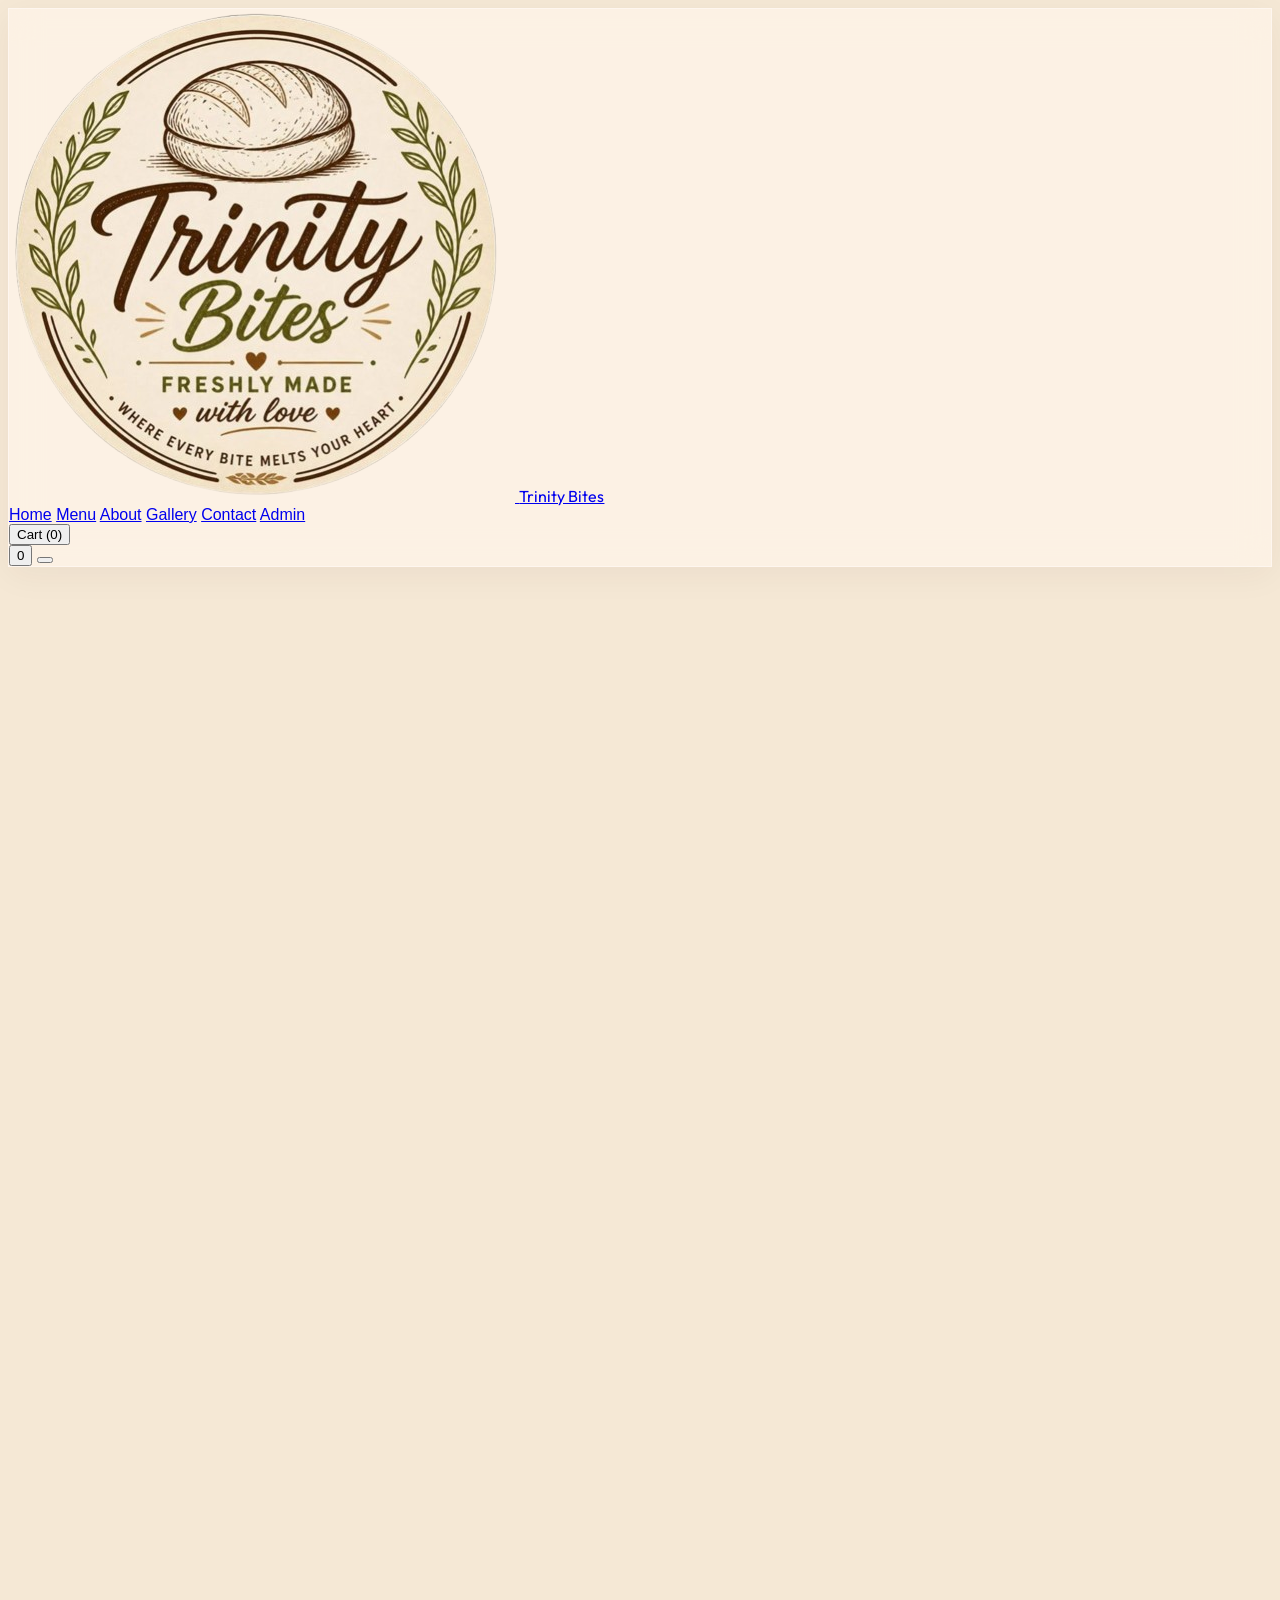
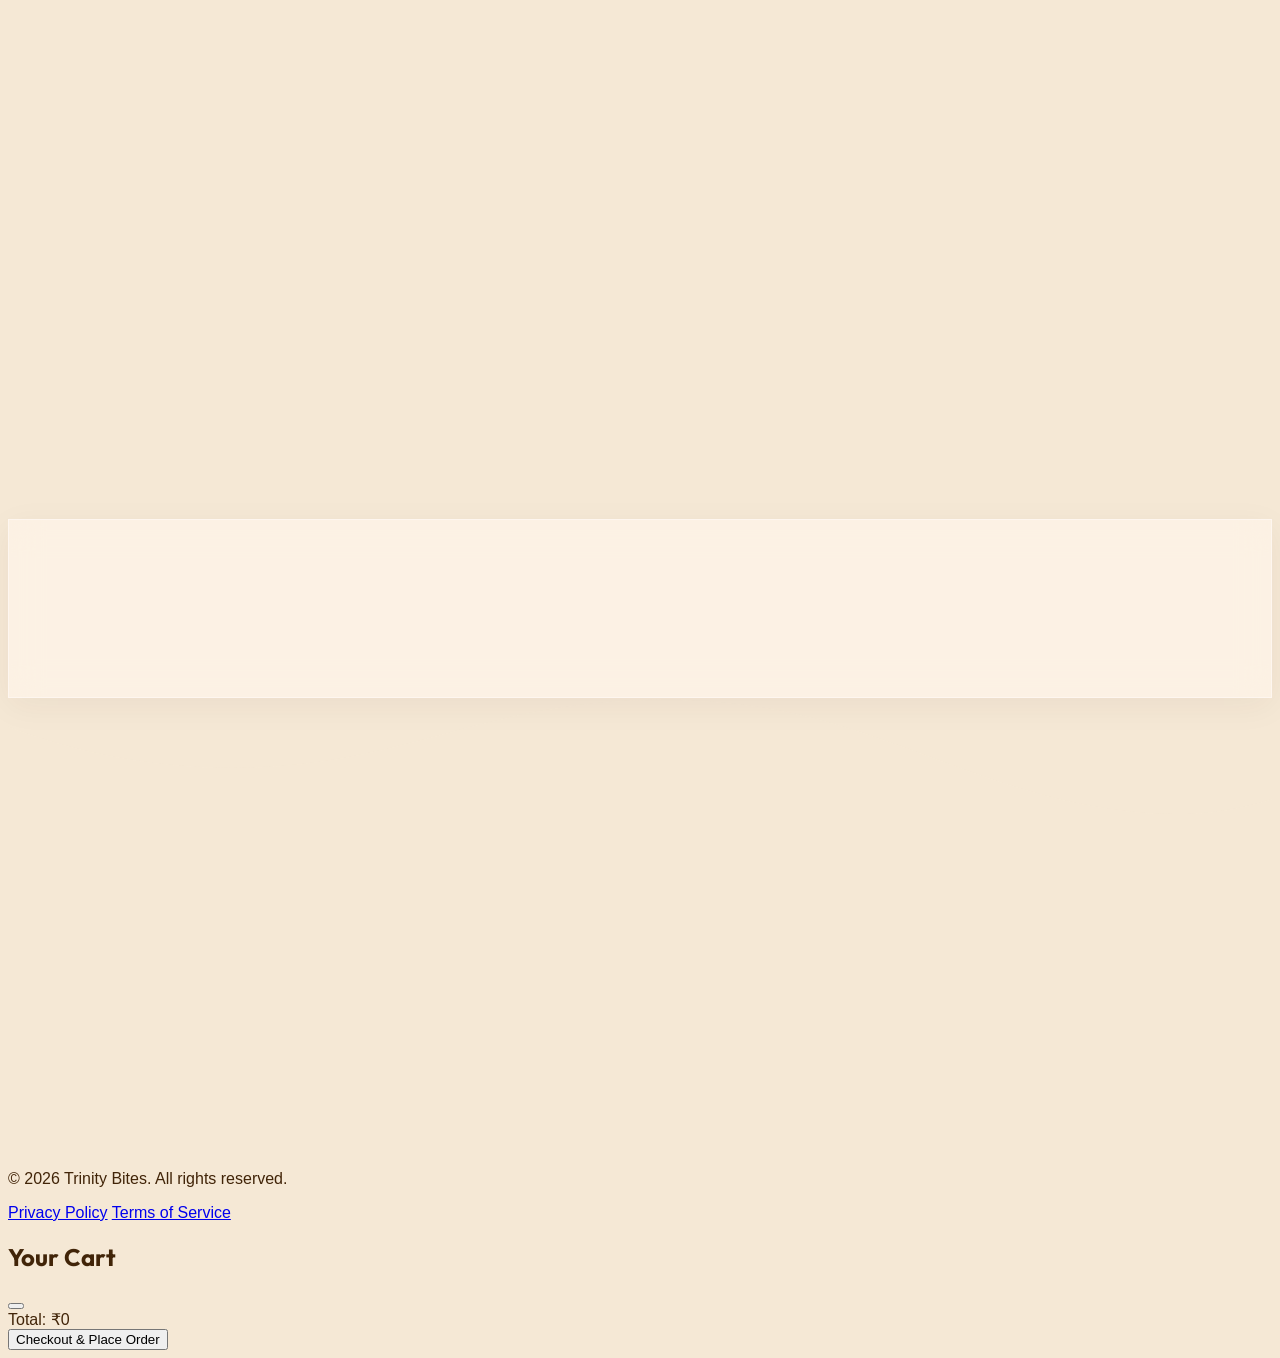
==== commit 2c91961e: "Add files via upload" ====
--- a/index.html
+++ b/index.html
@@ -320,12 +320,8 @@
     <section id="about" class="py-24 bg-light/50">
         <div class="container mx-auto px-6">
             <div class="glass rounded-[3rem] p-8 md:p-16">
-                <div class="grid md:grid-cols-2 gap-12 items-center">
-                    <div class="order-2 md:order-1 h-[400px] rounded-3xl overflow-hidden fade-in-up">
-                        <img src="https://images.unsplash.com/photo-1554118811-1e0d58224f24?ixlib=rb-4.0.3&auto=format&fit=crop&w=800&q=80"
-                            alt="Cafe Interior" class="w-full h-full object-cover">
-                    </div>
-                    <div class="order-1 md:order-2 space-y-6 fade-in-up" style="transition-delay: 0.2s;">
+                <div class="max-w-3xl mx-auto text-center">
+                    <div class="space-y-6 fade-in-up" style="transition-delay: 0.2s;">
                         <h2 class="font-heading text-4xl md:text-5xl font-bold text-secondary">The Trinity Experience
                         </h2>
                         <p class="text-xl text-secondary/80 leading-relaxed italic">
@@ -359,48 +355,25 @@
         </div>
 
         <div class="container mx-auto px-6 relative z-20">
-            <div class="grid md:grid-cols-2 gap-16 mb-16 border-b border-white/10 pb-16">
-
-                <!-- Contact Form -->
-                <div class="glass-dark p-8 rounded-3xl fade-in-up">
-                    <h3 class="font-heading text-3xl font-bold mb-6">Get in Touch</h3>
-                    <form class="space-y-4">
-                        <div>
-                            <input type="text" placeholder="Your Name"
-                                class="w-full bg-white/5 border border-white/10 rounded-xl px-4 py-3 text-white placeholder-white/50 focus:outline-none focus:border-accent focus:ring-1 focus:ring-accent transition-all">
-                        </div>
-                        <div>
-                            <input type="tel" placeholder="Phone Number"
-                                class="w-full bg-white/5 border border-white/10 rounded-xl px-4 py-3 text-white placeholder-white/50 focus:outline-none focus:border-accent focus:ring-1 focus:ring-accent transition-all">
-                        </div>
-                        <div>
-                            <textarea placeholder="Your Message" rows="4"
-                                class="w-full bg-white/5 border border-white/10 rounded-xl px-4 py-3 text-white placeholder-white/50 focus:outline-none focus:border-accent focus:ring-1 focus:ring-accent transition-all"></textarea>
-                        </div>
-                        <button type="button"
-                            class="w-full bg-accent text-white font-bold py-4 rounded-xl hover:bg-opacity-90 transition-all shadow-lg hover:shadow-accent/30">
-                            Send Message
-                        </button>
-                    </form>
-                </div>
+            <div class="max-w-3xl mx-auto mb-16 border-b border-white/10 pb-16">
 
                 <!-- Info & Map -->
-                <div class="space-y-8 fade-in-up" style="transition-delay: 0.2s;">
+                <div class="space-y-8 fade-in-up text-center" style="transition-delay: 0.2s;">
                     <div>
                         <h2 class="font-heading text-5xl font-bold mb-6">Trinity Bites</h2>
-                        <div class="space-y-4 text-light/80">
-                            <p class="flex items-center gap-3"><i data-lucide="map-pin" class="text-accent"></i>
+                        <div class="space-y-4 text-light/80 flex flex-col items-center">
+                            <p class="flex items-center justify-center gap-3"><i data-lucide="map-pin" class="text-accent"></i>
                                 Near Indian Statistical Institute, Bengaluru Center, Back Gate of Banglore University,
                             </p>
-                            <p class="flex items-center gap-3"><i data-lucide="phone" class="text-accent"></i>
-                                mariya142511@aubank
-                            <p class="flex items-center gap-3"><i data-lucide="clock" class="text-accent"></i> Mon-Sun:
+                            <p class="flex items-center justify-center gap-3"><i data-lucide="phone" class="text-accent"></i>
+                                mariya142511@aubank</p>
+                            <p class="flex items-center justify-center gap-3"><i data-lucide="clock" class="text-accent"></i> Mon-Sun:
                                 10:00 AM - 10:00 PM</p>
                         </div>
                     </div>
 
                     <!-- Google Map -->
-                    <div class="w-full h-48 bg-white/10 rounded-2xl overflow-hidden relative group">
+                    <div class="w-full h-64 bg-white/10 rounded-2xl overflow-hidden relative group">
                         <!-- IMPORTANT: Replace the src="..." link below with your own Google Maps Embed link -->
                         <iframe
                             src="https://www.google.com/maps/embed?pb=!1m18!1m12!1m3!1d3888.614837652443!2d77.50052207436553!3d12.932458815736638!2m3!1f0!2f0!3f0!3m2!1i1024!2i768!4f13.1!3m3!1m2!1s0x3bae3eee2f3fd2a1%3A0x82c13760d7667095!2sIndian%20Statistical%20Institute%2C%20Bengaluru%20Centre!5e0!3m2!1sen!2sin!4v1778321408818!5m2!1sen!2sin"
@@ -408,18 +381,6 @@
                             allowfullscreen="" loading="lazy" referrerpolicy="no-referrer-when-downgrade"
                             class="transition-transform duration-500 group-hover:scale-105">
                         </iframe>
-                    </div>
-
-                    <div class="flex gap-4">
-                        <a href="#"
-                            class="w-12 h-12 rounded-full bg-white/5 flex items-center justify-center hover:bg-accent transition-colors"><i
-                                data-lucide="instagram"></i></a>
-                        <a href="#"
-                            class="w-12 h-12 rounded-full bg-white/5 flex items-center justify-center hover:bg-accent transition-colors"><i
-                                data-lucide="facebook"></i></a>
-                        <a href="#"
-                            class="w-12 h-12 rounded-full bg-white/5 flex items-center justify-center hover:bg-accent transition-colors"><i
-                                data-lucide="twitter"></i></a>
                     </div>
                 </div>
             </div>
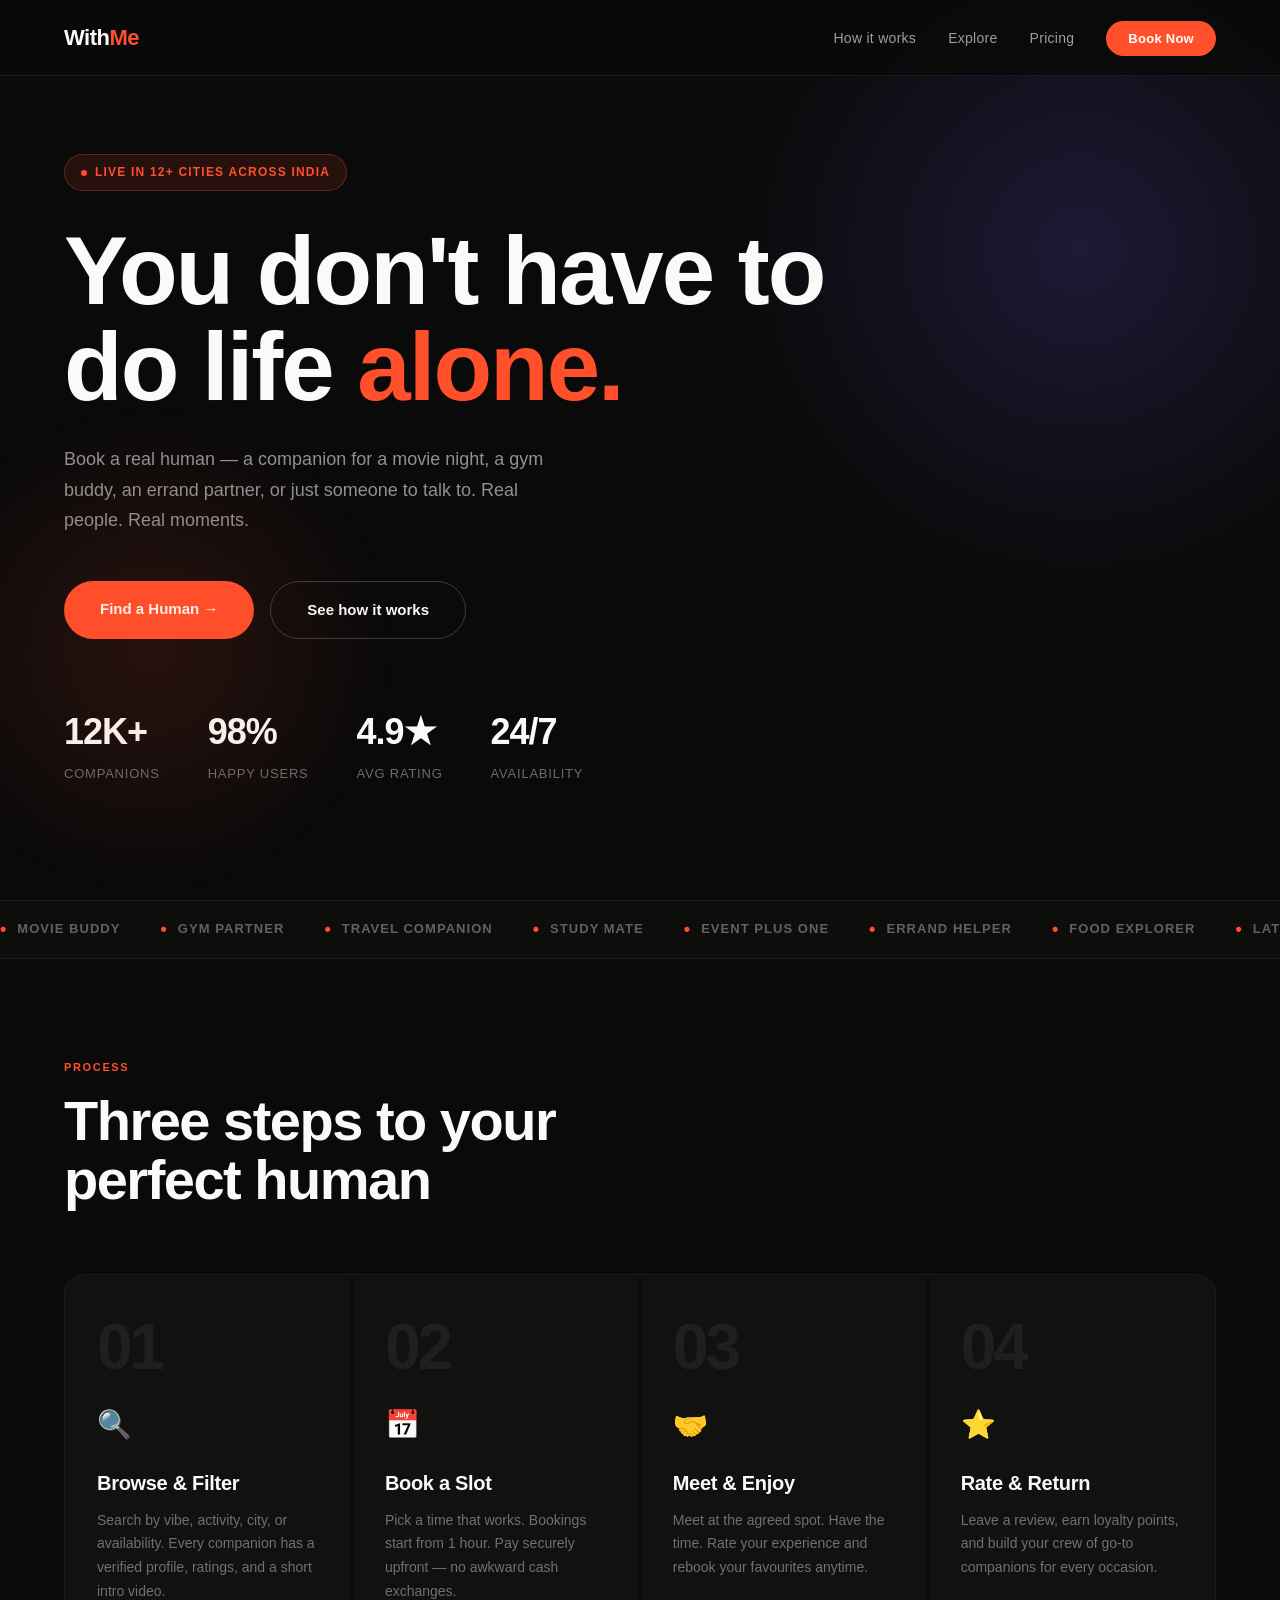
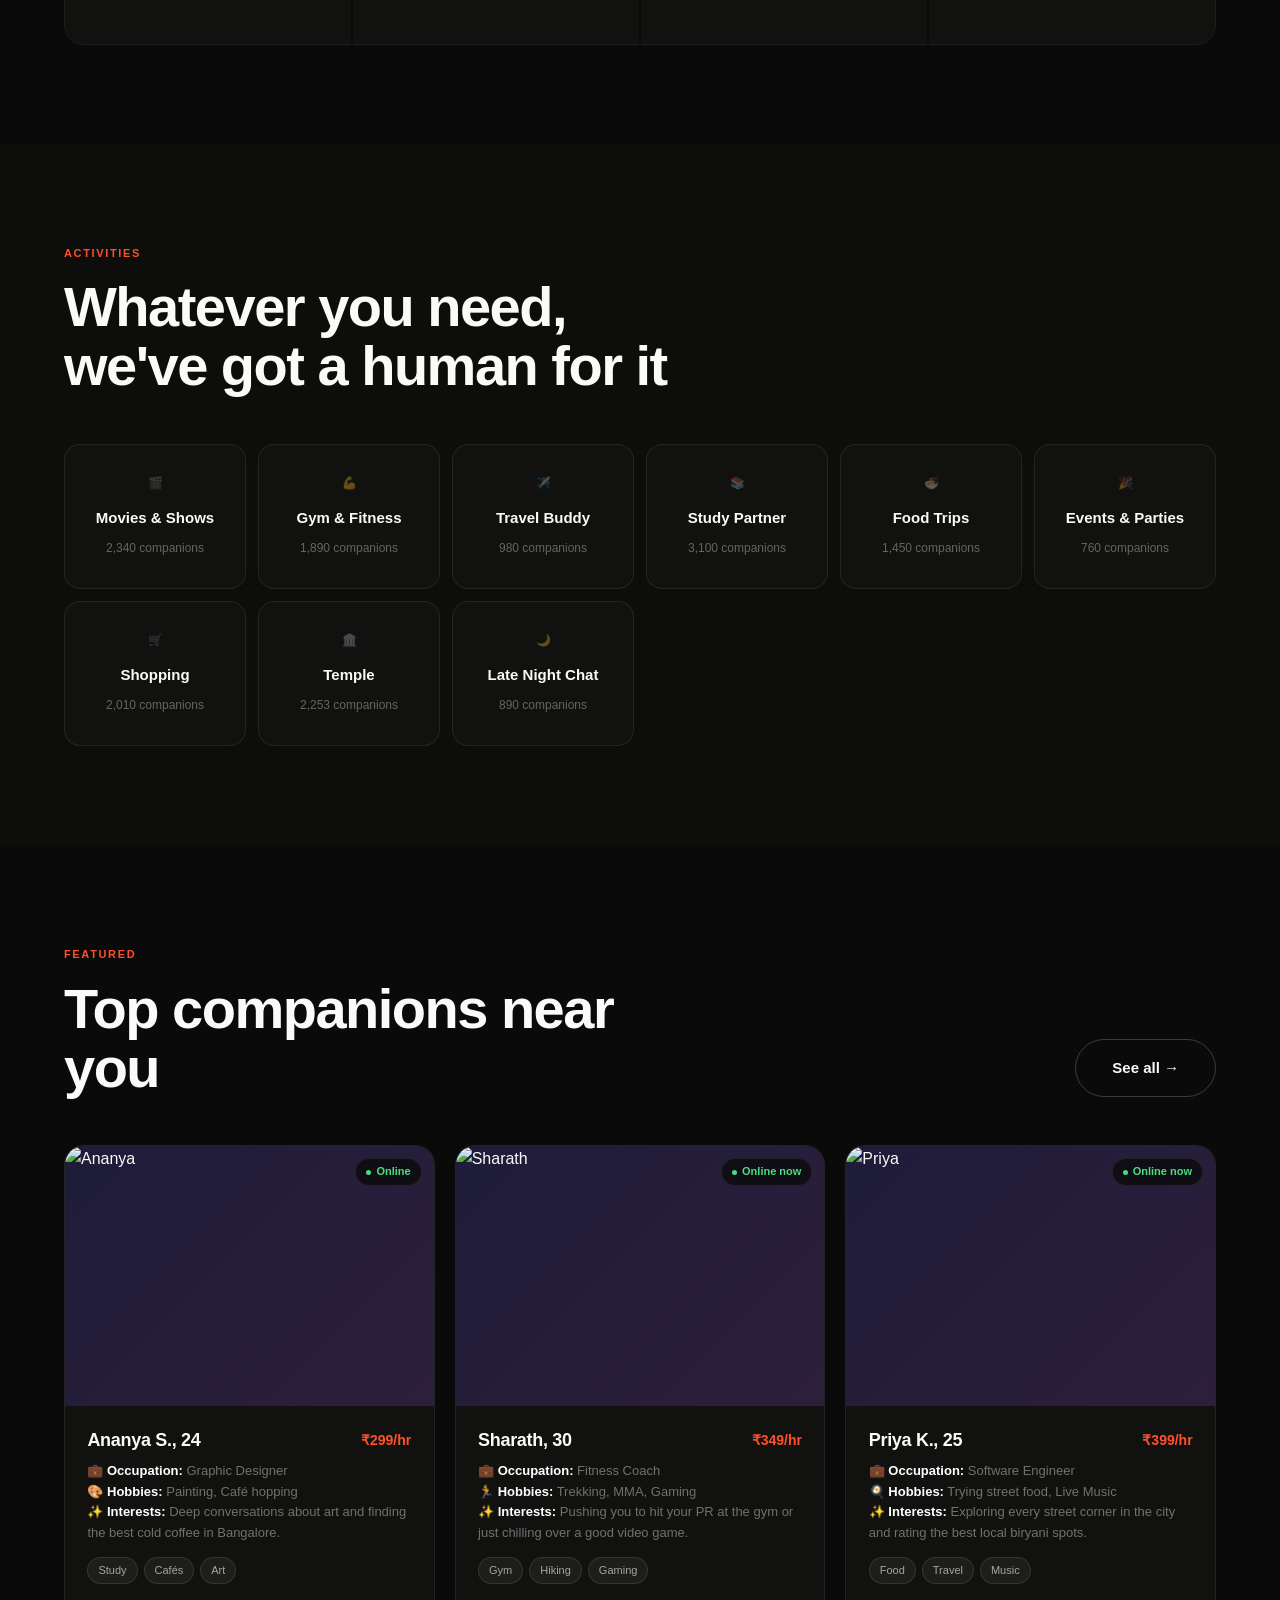
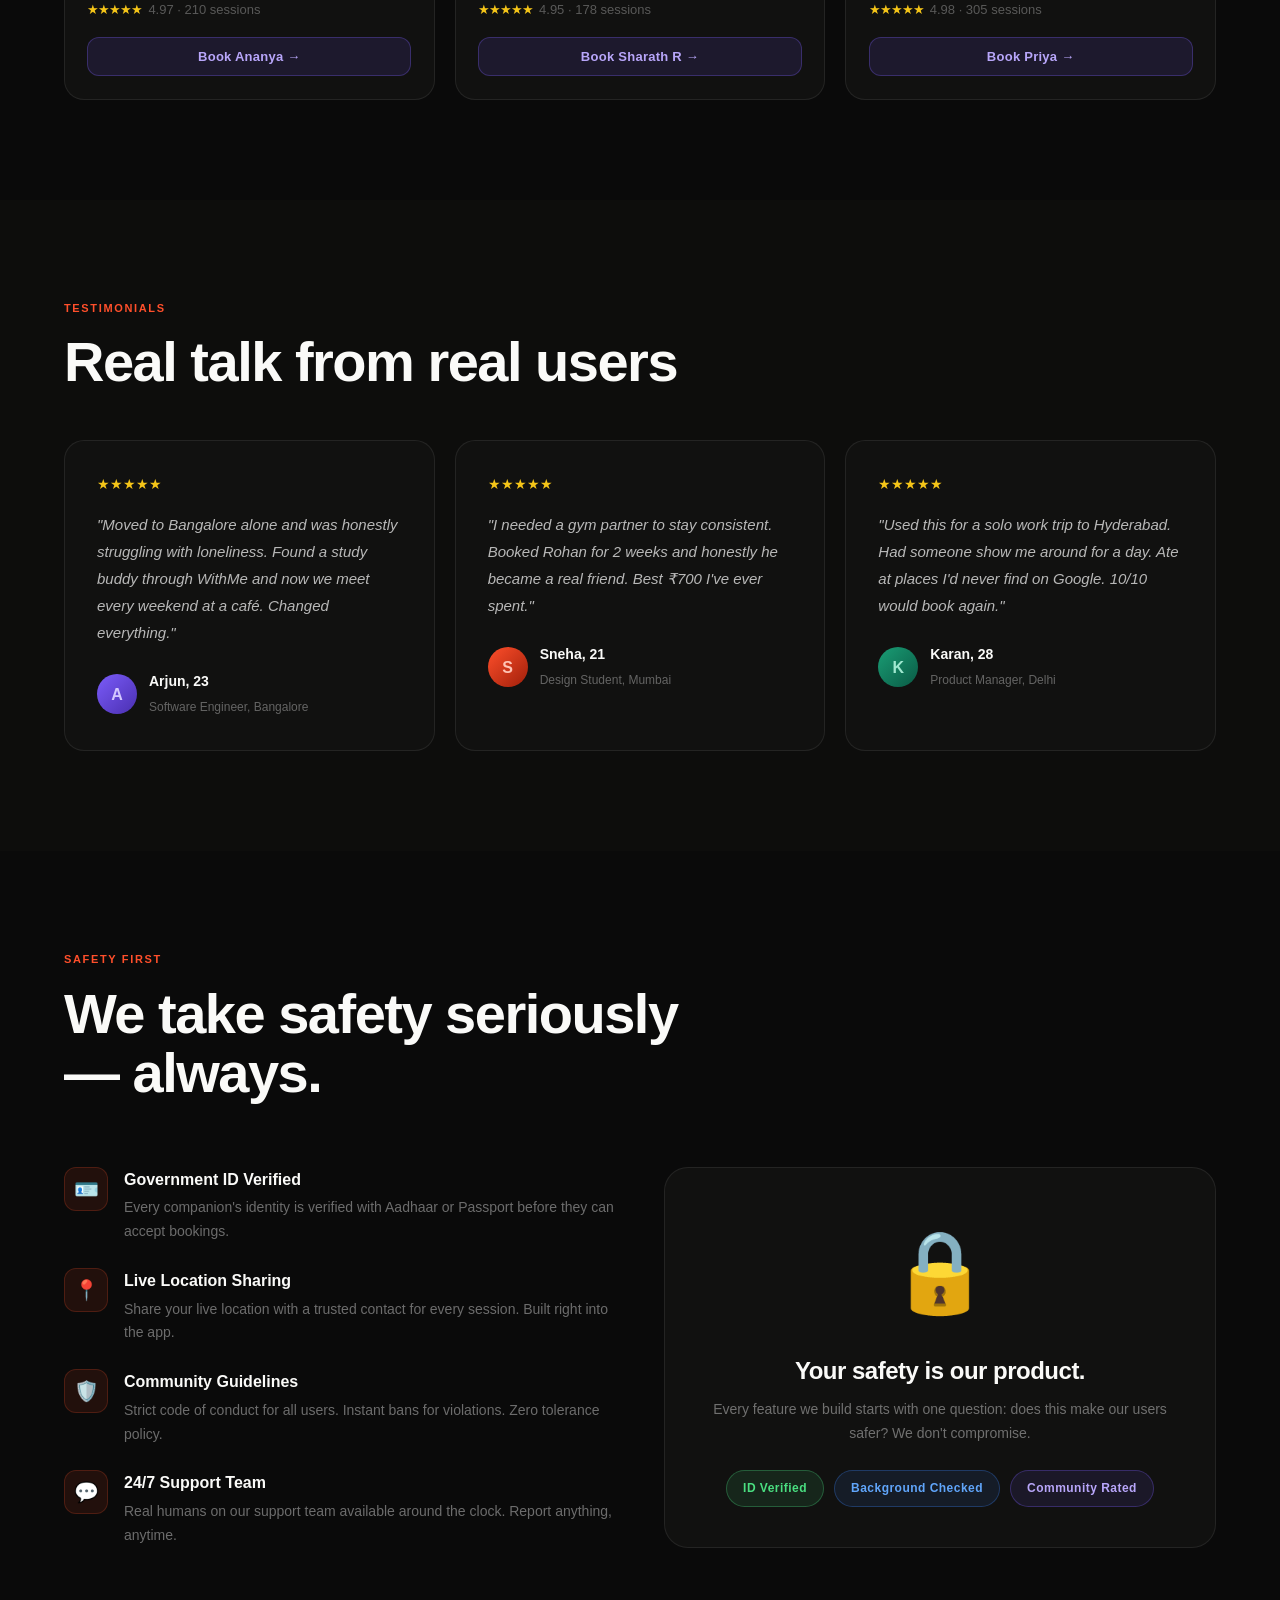
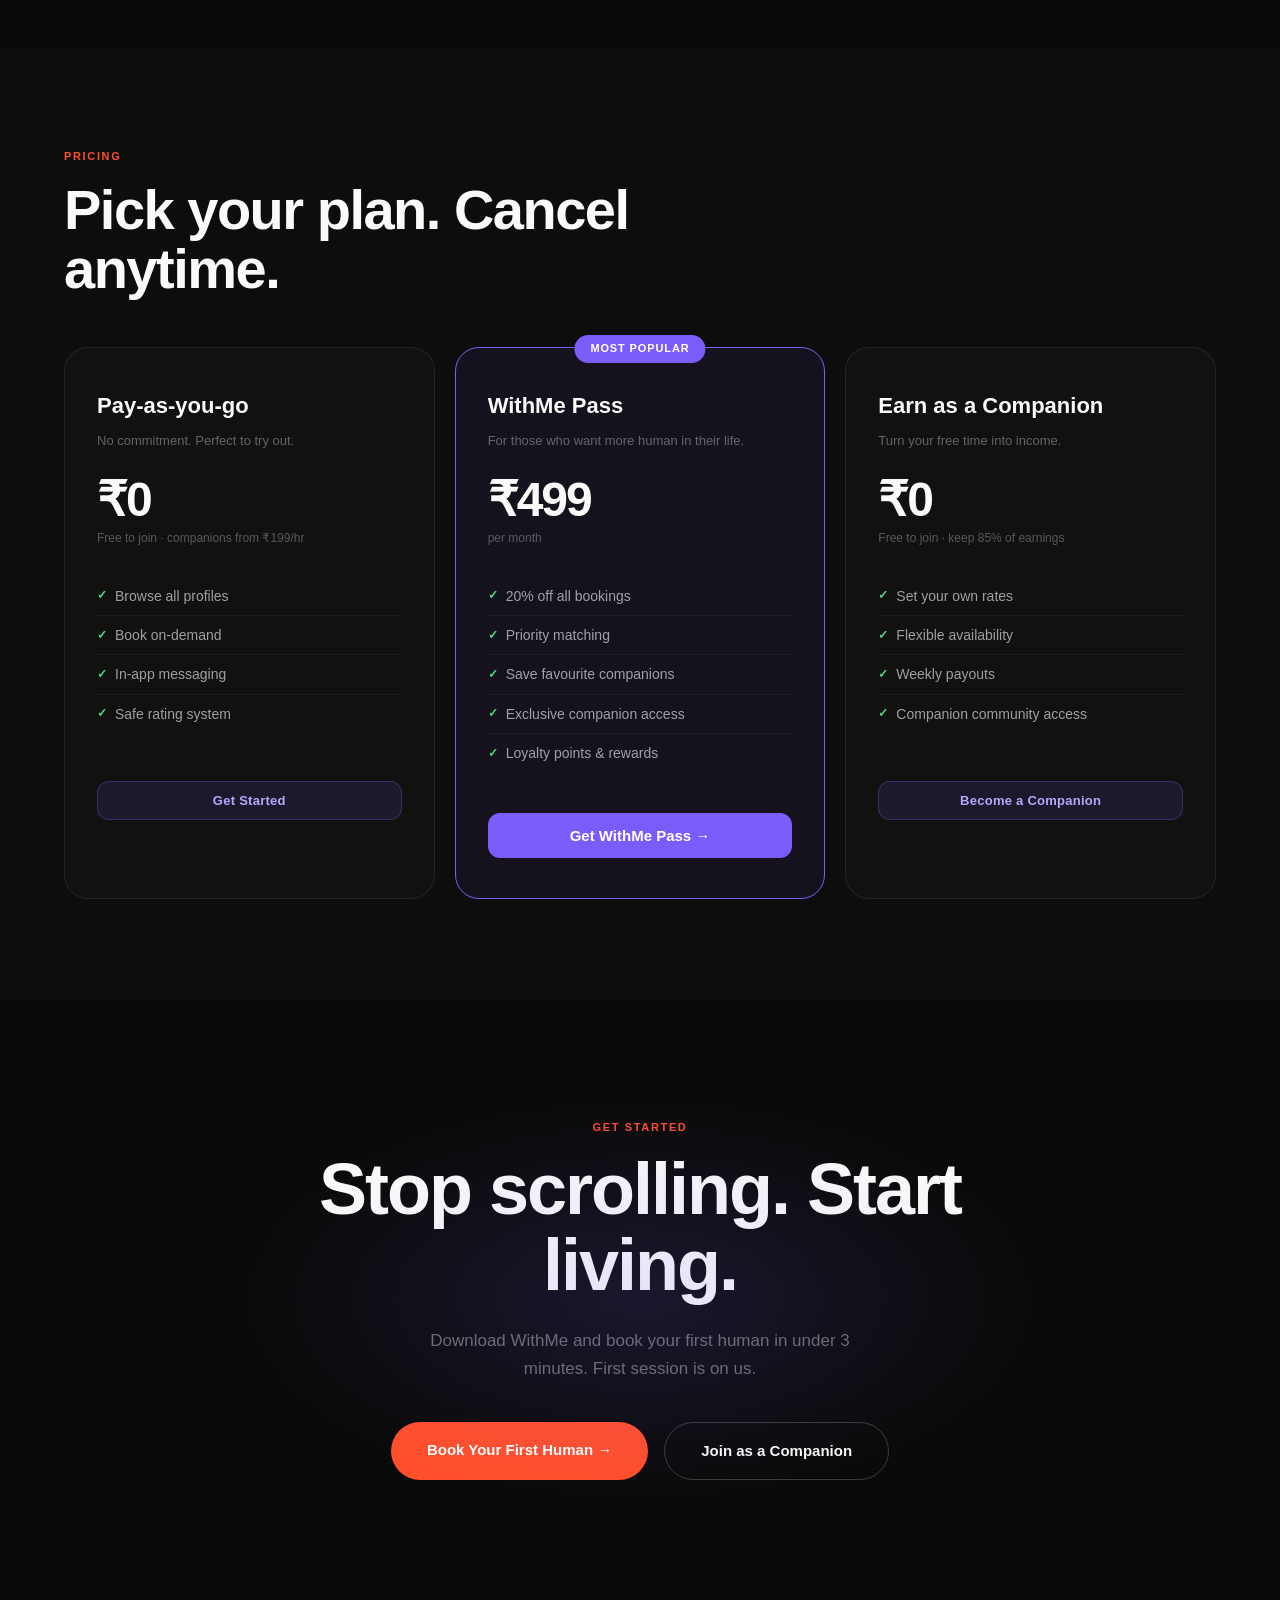
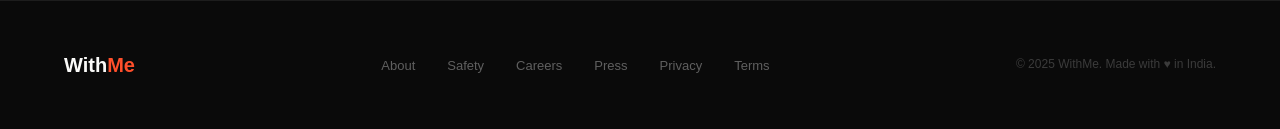
==== commit f72bae34: "Add files via upload" ====
--- a/index.html
+++ b/index.html
@@ -1,663 +1,2066 @@
-<!DOCTYPE html>
-<html lang="en" class="scroll-smooth">
-
-<head>
-    <meta charset="UTF-8">
-    <meta name="viewport" content="width=device-width, initial-scale=1.0">
-    <title>Trinity Bites | Premium Bun Maska Experience</title>
-    <!-- Tailwind CSS Play CDN -->
-    <script src="https://cdn.tailwindcss.com"></script>
-    <script>
-        tailwind.config = {
-            theme: {
-                extend: {
-                    colors: {
-                        primary: '#F5E8D5',
-                        secondary: '#412408',
-                        accent: '#C98A4A',
-                        light: '#FFF6EA',
-                        dark: '#2B1605'
-                    },
-                    fontFamily: {
-                        sans: ['Satoshi', 'Inter', 'sans-serif'],
-                        heading: ['Grifter', 'Outfit', 'sans-serif']
-                    }
-                }
-            }
-        }
-    </script>
-    <!-- Fonts -->
-    <link href="https://api.fontshare.com/v2/css?f[]=satoshi@400,500,700&display=swap" rel="stylesheet">
-    <link href="https://fonts.googleapis.com/css2?family=Outfit:wght@700;800&display=swap" rel="stylesheet">
-    <!-- Icons -->
-    <script src="https://unpkg.com/lucide@latest"></script>
-
-    <style>
-        body {
-            background-color: #F5E8D5;
-            color: #412408;
-            font-family: 'Satoshi', sans-serif;
-            overflow-x: hidden;
-        }
-
-        h1,
-        h2,
-        h3,
-        h4,
-        .font-heading {
-            font-family: 'Outfit', sans-serif;
-            /* Fallback for Grifter */
-        }
-
-        /* Glassmorphism utilities */
-        .glass {
-            background: rgba(255, 246, 234, 0.7);
-            backdrop-filter: blur(16px);
-            -webkit-backdrop-filter: blur(16px);
-            border: 1px solid rgba(255, 255, 255, 0.4);
-            box-shadow: 0 8px 32px 0 rgba(65, 36, 8, 0.05);
-        }
-
-        .glass-dark {
-            background: rgba(65, 36, 8, 0.85);
-            backdrop-filter: blur(16px);
-            -webkit-backdrop-filter: blur(16px);
-            border: 1px solid rgba(255, 255, 255, 0.1);
-            color: white;
-        }
-
-        /* Animations */
-        .fade-in-up {
-            opacity: 0;
-            transform: translateY(30px);
-            transition: opacity 0.8s ease-out, transform 0.8s ease-out;
-        }
-
-        .fade-in-up.visible {
-            opacity: 1;
-            transform: translateY(0);
-        }
-
-        .product-card {
-            transition: all 0.4s cubic-bezier(0.175, 0.885, 0.32, 1.275);
-        }
-
-        .product-card:hover {
-            transform: translateY(-12px) scale(1.02);
-            box-shadow: 0 25px 50px -12px rgba(65, 36, 8, 0.25);
-        }
-
-        /* Custom Blob for Hero */
-        .blob {
-            position: absolute;
-            filter: blur(80px);
-            z-index: -1;
-            opacity: 0.6;
-        }
-    </style>
-</head>
-
-<body class="antialiased relative">
-
-    <!-- Decorative Background Blobs -->
-    <div class="blob bg-accent/30 w-96 h-96 rounded-full top-0 left-0"></div>
-    <div class="blob bg-secondary/20 w-[500px] h-[500px] rounded-full top-40 right-[-100px]"></div>
-
-    <!-- 1. STICKY NAVBAR -->
-    <nav class="fixed w-full top-0 z-50 transition-all duration-300 py-4" id="navbar">
-        <div class="container mx-auto px-6">
-            <div class="glass rounded-full px-6 py-3 flex justify-between items-center">
-                <a href="#" class="flex items-center gap-3">
-                    <img src="logo.png" alt="Trinity Bites Logo" class="w-10 h-10 rounded-full object-cover">
-                    <span class="font-heading text-2xl font-bold text-secondary tracking-tight">Trinity Bites</span>
-                </a>
-
-                <div class="hidden md:flex space-x-8 items-center font-medium">
-                    <a href="#home" class="hover:text-accent transition-colors">Home</a>
-                    <a href="#menu" class="hover:text-accent transition-colors">Menu</a>
-                    <a href="#about" class="hover:text-accent transition-colors">About</a>
-                    <a href="#gallery" class="hover:text-accent transition-colors">Gallery</a>
-                    <a href="#contact" class="hover:text-accent transition-colors">Contact</a>
-                    <a href="dashboard.html"
-                        class="text-accent hover:text-secondary transition-colors text-sm font-bold">Admin</a>
-                </div>
-
-                <div class="hidden md:block">
-                    <button onclick="toggleCart()"
-                        class="bg-secondary text-white px-6 py-2.5 rounded-full hover:bg-dark hover:shadow-lg hover:-translate-y-0.5 transition-all duration-300 font-medium flex items-center gap-2">
-                        <i data-lucide="shopping-bag" class="w-4 h-4"></i> Cart (<span class="cart-count">0</span>)
-                    </button>
-                </div>
-
-                <div class="flex items-center gap-4 md:hidden">
-                    <button onclick="toggleCart()" class="text-secondary relative p-1 mr-2">
-                        <i data-lucide="shopping-bag" class="w-6 h-6"></i>
-                        <span
-                            class="absolute -top-1 -right-2 bg-accent text-white text-[10px] font-bold w-5 h-5 rounded-full flex items-center justify-center cart-count border-2 border-[#F5E8D5]">0</span>
-                    </button>
-                    <button class="text-secondary">
-                        <i data-lucide="menu" class="w-6 h-6"></i>
-                    </button>
-                </div>
-            </div>
-        </div>
-    </nav>
-
-    <!-- 2. HERO SECTION -->
-    <section id="home" class="min-h-screen flex items-center pt-24 relative overflow-hidden">
-        <div class="container mx-auto px-6 relative z-10">
-            <div class="grid md:grid-cols-2 gap-12 items-center">
-                <div class="space-y-8 fade-in-up">
-                    <div
-                        class="inline-block px-4 py-1.5 rounded-full glass border-accent/30 text-accent font-semibold text-sm">
-                        ✨ Welcome to Trinity Bites
-                    </div>
-                    <h1 class="font-heading text-5xl md:text-7xl font-extrabold leading-tight text-secondary">
-                        Premium<br>
-                        <span class="text-accent">Bun Maska</span><br>
-                        Experience
-                    </h1>
-                    <p class="text-lg md:text-xl text-secondary/80 max-w-lg leading-relaxed">
-                        Freshly baked happiness served with rich flavors. Discover the perfect blend of tradition and
-                        modern café luxury.
-                    </p>
-                    <div class="flex flex-wrap gap-4 pt-4">
-                        <button onclick="document.getElementById('menu').scrollIntoView({behavior: 'smooth'})"
-                            class="bg-secondary text-white px-8 py-4 rounded-full text-lg font-medium hover:bg-dark hover:shadow-xl hover:-translate-y-1 transition-all duration-300">
-                            Order Now
-                        </button>
-                        <a href="#menu"
-                            class="glass px-8 py-4 rounded-full text-lg font-medium text-secondary hover:bg-white/40 transition-all duration-300 flex items-center gap-2">
-                            Explore Menu <i data-lucide="arrow-right" class="w-5 h-5"></i>
-                        </a>
-                    </div>
-                </div>
-
-                <div class="relative fade-in-up" style="transition-delay: 0.2s;">
-                    <!-- Placeholder for Premium Bun Image -->
-                    <div class="w-full h-[500px] glass rounded-[3rem] p-4 relative group">
-                        <div class="absolute inset-0 bg-gradient-to-tr from-accent/20 to-transparent rounded-[3rem]">
-                        </div>
-                        <img src="logo.png" alt="Trinity Bites Logo"
-                            class="w-full h-full object-contain rounded-[2.5rem] group-hover:scale-[1.02] transition-transform duration-700">
-
-                        <!-- Floating Review Card -->
-                        <div class="absolute -bottom-2 -left-2 glass px-4 py-4 rounded-2xl animate-bounce"
-                            style="animation-duration: 4s;">
-                            <div class="flex items-center gap-3">
-                                <div
-                                    class="w-12 h-12 bg-secondary rounded-full flex items-center justify-center text-white font-bold">
-                                    4.9</div>
-                                <div>
-                                    <div class="flex text-yellow-500">
-                                        <i data-lucide="star" class="w-4 h-4 fill-current"></i>
-                                        <i data-lucide="star" class="w-4 h-4 fill-current"></i>
-                                        <i data-lucide="star" class="w-4 h-4 fill-current"></i>
-                                        <i data-lucide="star" class="w-4 h-4 fill-current"></i>
-                                        <i data-lucide="star" class="w-4 h-4 fill-current"></i>
-                                    </div>
-                                    <div class="text-sm font-semibold text-secondary">Customer Rating</div>
-                                </div>
-                            </div>
-                        </div>
-                    </div>
-                </div>
-            </div>
-        </div>
-    </section>
-
-    <!-- 3. FEATURED MENU SECTION -->
-    <section id="menu" class="py-24 relative">
-        <div class="container mx-auto px-6">
-            <div class="text-center max-w-2xl mx-auto mb-16 fade-in-up">
-                <h2 class="font-heading text-4xl md:text-5xl font-bold text-secondary mb-4">Our Signature Flavors</h2>
-                <p class="text-secondary/70 text-lg">Indulge in our carefully crafted varieties of Bun Maska.</p>
-            </div>
-
-            <div class="grid grid-cols-1 md:grid-cols-2 lg:grid-cols-3 xl:grid-cols-5 gap-6">
-                <!-- Product 1 -->
-                <div class="product-card glass rounded-3xl p-4 flex flex-col fade-in-up"
-                    style="transition-delay: 0.1s;">
-                    <div class="h-48 rounded-2xl overflow-hidden mb-4 bg-white/50">
-                        <img src="https://i.pinimg.com/736x/cc/c8/2a/ccc82a1f3ec67ad7bbfdcf558100136a.jpg"
-                            alt="Bun Maska" class="w-full h-full object-cover">
-                    </div>
-                    <h3 class="font-heading text-xl font-bold text-secondary mb-1">Bun Maska</h3>
-                    <p class="text-accent font-bold text-lg mb-4">₹25</p>
-                    <div class="mt-auto h-12 flex items-center justify-between rounded-xl overflow-hidden action-container bg-secondary/10 text-secondary transition-colors duration-300"
-                        data-name="Bun Maska" data-price="25">
-                        <button onclick="updateCartItem('Bun Maska', 25, -1)"
-                            class="w-12 h-full flex items-center justify-center hover:bg-secondary hover:text-white transition-colors font-bold text-2xl pb-1">-</button>
-                        <span class="font-bold flex-1 text-center qty-display">Add</span>
-                        <button onclick="updateCartItem('Bun Maska', 25, 1)"
-                            class="w-12 h-full flex items-center justify-center hover:bg-secondary hover:text-white transition-colors font-bold text-xl">+</button>
-                    </div>
-                </div>
-
-                <!-- Product 2 -->
-                <div class="product-card glass rounded-3xl p-4 flex flex-col fade-in-up"
-                    style="transition-delay: 0.2s;">
-                    <div class="h-48 rounded-2xl overflow-hidden mb-4 bg-white/50">
-                        <img src="https://i.pinimg.com/736x/00/86/e0/0086e0124128278ef0d05a5f52247b58.jpg"
-                            alt="Chocolate Bun" class="w-full h-full object-cover">
-                    </div>
-                    <h3 class="font-heading text-xl font-bold text-secondary mb-1">Chocolate Bun</h3>
-                    <p class="text-accent font-bold text-lg mb-4">₹35</p>
-                    <div class="mt-auto h-12 flex items-center justify-between rounded-xl overflow-hidden action-container bg-secondary/10 text-secondary transition-colors duration-300"
-                        data-name="Chocolate Bun" data-price="35">
-                        <button onclick="updateCartItem('Chocolate Bun', 35, -1)"
-                            class="w-12 h-full flex items-center justify-center hover:bg-secondary hover:text-white transition-colors font-bold text-2xl pb-1">-</button>
-                        <span class="font-bold flex-1 text-center qty-display">Add</span>
-                        <button onclick="updateCartItem('Chocolate Bun', 35, 1)"
-                            class="w-12 h-full flex items-center justify-center hover:bg-secondary hover:text-white transition-colors font-bold text-xl">+</button>
-                    </div>
-                </div>
-
-                <!-- Product 3 -->
-                <div class="product-card glass rounded-3xl p-4 flex flex-col fade-in-up"
-                    style="transition-delay: 0.3s;">
-                    <div class="h-48 rounded-2xl overflow-hidden mb-4 bg-white/50">
-                        <img src="https://i.pinimg.com/736x/78/a0/54/78a05431d7121a3934de6cdc7813e555.jpg"
-                            alt="Strawberry Bun" class="w-full h-full object-cover">
-                    </div>
-                    <h3 class="font-heading text-xl font-bold text-secondary mb-1">Strawberry Bun</h3>
-                    <p class="text-accent font-bold text-lg mb-4">₹35</p>
-                    <div class="mt-auto h-12 flex items-center justify-between rounded-xl overflow-hidden action-container bg-secondary/10 text-secondary transition-colors duration-300"
-                        data-name="Strawberry Bun" data-price="35">
-                        <button onclick="updateCartItem('Strawberry Bun', 35, -1)"
-                            class="w-12 h-full flex items-center justify-center hover:bg-secondary hover:text-white transition-colors font-bold text-2xl pb-1">-</button>
-                        <span class="font-bold flex-1 text-center qty-display">Add</span>
-                        <button onclick="updateCartItem('Strawberry Bun', 35, 1)"
-                            class="w-12 h-full flex items-center justify-center hover:bg-secondary hover:text-white transition-colors font-bold text-xl">+</button>
-                    </div>
-                </div>
-
-                <!-- Product 4 -->
-                <div class="product-card glass rounded-3xl p-4 flex flex-col fade-in-up"
-                    style="transition-delay: 0.4s;">
-                    <div class="h-48 rounded-2xl overflow-hidden mb-4 bg-white/50">
-                        <img src="https://i.pinimg.com/1200x/1c/af/fb/1caffbb4ce105dc9a06eacf7353e7e8c.jpg"
-                            alt="Blueberry Bun" class="w-full h-full object-cover">
-                    </div>
-                    <h3 class="font-heading text-xl font-bold text-secondary mb-1">Blueberry Bun</h3>
-                    <p class="text-accent font-bold text-lg mb-4">₹40</p>
-                    <div class="mt-auto h-12 flex items-center justify-between rounded-xl overflow-hidden action-container bg-secondary/10 text-secondary transition-colors duration-300"
-                        data-name="Blueberry Bun" data-price="40">
-                        <button onclick="updateCartItem('Blueberry Bun', 40, -1)"
-                            class="w-12 h-full flex items-center justify-center hover:bg-secondary hover:text-white transition-colors font-bold text-2xl pb-1">-</button>
-                        <span class="font-bold flex-1 text-center qty-display">Add</span>
-                        <button onclick="updateCartItem('Blueberry Bun', 40, 1)"
-                            class="w-12 h-full flex items-center justify-center hover:bg-secondary hover:text-white transition-colors font-bold text-xl">+</button>
-                    </div>
-                </div>
-
-                <!-- Product 5 -->
-                <div class="product-card glass rounded-3xl p-4 flex flex-col fade-in-up"
-                    style="transition-delay: 0.5s;">
-                    <div class="h-48 rounded-2xl overflow-hidden mb-4 bg-white/50 relative">
-                        <div
-                            class="absolute top-2 right-2 bg-accent text-white text-xs font-bold px-2 py-1 rounded-full z-10">
-                            Best Seller</div>
-                        <img src="https://i.pinimg.com/1200x/4c/fb/d1/4cfbd1ff49d3e5f7b3ff5a584bb81358.jpg"
-                            alt="Caramel Bun" class="w-full h-full object-cover">
-                    </div>
-                    <h3 class="font-heading text-xl font-bold text-secondary mb-1">Caramel Bun</h3>
-                    <p class="text-accent font-bold text-lg mb-4">₹40</p>
-                    <div class="mt-auto h-12 flex items-center justify-between rounded-xl overflow-hidden action-container bg-secondary/10 text-secondary transition-colors duration-300"
-                        data-name="Caramel Bun" data-price="40">
-                        <button onclick="updateCartItem('Caramel Bun', 40, -1)"
-                            class="w-12 h-full flex items-center justify-center hover:bg-secondary hover:text-white transition-colors font-bold text-2xl pb-1">-</button>
-                        <span class="font-bold flex-1 text-center qty-display">Add</span>
-                        <button onclick="updateCartItem('Caramel Bun', 40, 1)"
-                            class="w-12 h-full flex items-center justify-center hover:bg-secondary hover:text-white transition-colors font-bold text-xl">+</button>
-                    </div>
-                </div>
-            </div>
-        </div>
-    </section>
-
-    <!-- 4. ABOUT SECTION -->
-    <section id="about" class="py-24 bg-light/50">
-        <div class="container mx-auto px-6">
-            <div class="glass rounded-[3rem] p-8 md:p-16">
-                <div class="max-w-3xl mx-auto text-center">
-                    <div class="space-y-6 fade-in-up" style="transition-delay: 0.2s;">
-                        <h2 class="font-heading text-4xl md:text-5xl font-bold text-secondary">The Trinity Experience
-                        </h2>
-                        <p class="text-xl text-secondary/80 leading-relaxed italic">
-                            “At Trinity Bites, we craft delicious Bun Maska varieties with premium ingredients, rich
-                            flavors, and a modern café experience.”
-                        </p>
-                        <p class="text-secondary/70">
-                            Our journey began with a simple idea: elevate the classic Bun Maska to a luxury experience
-                            without losing its soul. Every bun is freshly baked, every spread is meticulously prepared.
-                        </p>
-                        <button
-                            class="border-2 border-secondary text-secondary hover:bg-secondary hover:text-white px-8 py-3 rounded-full font-medium transition-all duration-300">
-                            Read Our Story
-                        </button>
-                    </div>
-                </div>
-            </div>
-        </div>
-    </section>
-
-    <!-- 8. CONTACT & FOOTER -->
-    <footer id="contact" class="bg-secondary text-light pt-24 pb-8 relative overflow-hidden mt-24">
-        <div
-            class="absolute top-0 left-0 w-full overflow-hidden leading-none rotate-180 transform -translate-y-full z-10">
-            <svg class="relative block w-[calc(100%+1.3px)] h-[50px] md:h-[100px]" data-name="Layer 1"
-                xmlns="http://www.w3.org/2000/svg" viewBox="0 0 1200 120" preserveAspectRatio="none">
-                <path
-                    d="M321.39,56.44c58-10.79,114.16-30.13,172-41.86,82.39-16.72,168.19-17.73,250.45-.39C823.78,31,906.67,72,985.66,92.83c70.05,18.48,146.53,26.09,214.34,3V0H0V27.35A600.21,600.21,0,0,0,321.39,56.44Z"
-                    fill="#F5E8D5"></path>
-            </svg>
-        </div>
-
-        <div class="container mx-auto px-6 relative z-20">
-            <div class="max-w-3xl mx-auto mb-16 border-b border-white/10 pb-16">
-
-                <!-- Info & Map -->
-                <div class="space-y-8 fade-in-up text-center" style="transition-delay: 0.2s;">
-                    <div>
-                        <h2 class="font-heading text-5xl font-bold mb-6">Trinity Bites</h2>
-                        <div class="space-y-4 text-light/80 flex flex-col items-center">
-                            <p class="flex items-center justify-center gap-3"><i data-lucide="map-pin" class="text-accent"></i>
-                                Near Indian Statistical Institute, Bengaluru Center, Back Gate of Banglore University,
-                            </p>
-                            <p class="flex items-center justify-center gap-3"><i data-lucide="phone" class="text-accent"></i>
-                                mariya142511@aubank</p>
-                            <p class="flex items-center justify-center gap-3"><i data-lucide="clock" class="text-accent"></i> Mon-Sun:
-                                10:00 AM - 10:00 PM</p>
-                        </div>
-                    </div>
-
-                    <!-- Google Map -->
-                    <div class="w-full h-64 bg-white/10 rounded-2xl overflow-hidden relative group">
-                        <!-- IMPORTANT: Replace the src="..." link below with your own Google Maps Embed link -->
-                        <iframe
-                            src="https://www.google.com/maps/embed?pb=!1m18!1m12!1m3!1d3888.614837652443!2d77.50052207436553!3d12.932458815736638!2m3!1f0!2f0!3f0!3m2!1i1024!2i768!4f13.1!3m3!1m2!1s0x3bae3eee2f3fd2a1%3A0x82c13760d7667095!2sIndian%20Statistical%20Institute%2C%20Bengaluru%20Centre!5e0!3m2!1sen!2sin!4v1778321408818!5m2!1sen!2sin"
-                            width="100%" height="100%" style="border:0; filter: invert(90%) hue-rotate(180deg);"
-                            allowfullscreen="" loading="lazy" referrerpolicy="no-referrer-when-downgrade"
-                            class="transition-transform duration-500 group-hover:scale-105">
-                        </iframe>
-                    </div>
-                </div>
-            </div>
-
-            <div class="flex flex-col md:flex-row justify-between items-center text-light/50 text-sm">
-                <p>&copy; 2026 Trinity Bites. All rights reserved.</p>
-                <div class="flex gap-6 mt-4 md:mt-0">
-                    <a href="#" class="hover:text-white transition-colors">Privacy Policy</a>
-                    <a href="#" class="hover:text-white transition-colors">Terms of Service</a>
-                </div>
-            </div>
-        </div>
-    </footer>
-
-    <!-- Floating WhatsApp -->
-    <a href="#"
-        class="fixed bottom-6 right-6 w-14 h-14 bg-green-500 rounded-full flex items-center justify-center text-white shadow-xl hover:scale-110 transition-transform z-50">
-        <i data-lucide="message-circle" class="w-8 h-8"></i>
-    </a>
-
-    <!-- Cart Modal -->
-    <div id="cart-modal"
-        class="fixed inset-0 bg-black/50 z-[100] hidden flex items-center justify-center backdrop-blur-sm transition-opacity opacity-0">
-        <div class="bg-[#F5E8D5] w-full max-w-md rounded-3xl p-6 shadow-2xl transform scale-95 transition-transform"
-            id="cart-content">
-            <div class="flex justify-between items-center mb-6">
-                <h2 class="font-heading text-2xl font-bold text-secondary">Your Cart</h2>
-                <button onclick="toggleCart()" class="text-secondary hover:text-accent"><i data-lucide="x"
-                        class="w-6 h-6"></i></button>
-            </div>
-            <div id="cart-items" class="max-h-64 overflow-y-auto space-y-4 mb-6">
-                <!-- Cart items will be injected here -->
-            </div>
-            <div class="border-t border-secondary/20 pt-4 mb-6">
-                <div class="flex justify-between items-center font-bold text-xl text-secondary">
-                    <span>Total:</span>
-                    <span id="cart-total">₹0</span>
-                </div>
-            </div>
-            <button onclick="checkout()"
-                class="w-full bg-secondary text-white py-4 rounded-xl font-bold hover:bg-dark transition-colors shadow-lg">
-                Checkout & Place Order
-            </button>
-        </div>
-    </div>
-
-    <script>
-        // Initialize Icons
-        lucide.createIcons();
-
-        // Scroll Animation
-        const observer = new IntersectionObserver((entries) => {
-            entries.forEach(entry => {
-                if (entry.isIntersecting) {
-                    entry.target.classList.add('visible');
-                }
-            });
-        }, { threshold: 0.1 });
-
-        document.querySelectorAll('.fade-in-up').forEach((el) => observer.observe(el));
-
-        // Sticky Navbar effect
-        window.addEventListener('scroll', () => {
-            const nav = document.getElementById('navbar');
-            if (window.scrollY > 50) {
-                nav.classList.add('py-2');
-                nav.classList.remove('py-4');
-            } else {
-                nav.classList.add('py-4');
-                nav.classList.remove('py-2');
-            }
-        });
-
-        // Cart Logic
-        let cart = [];
-
-        function updateCartItem(name, price, change) {
-            const itemIndex = cart.findIndex(item => item.name === name);
-
-            if (itemIndex > -1) {
-                cart[itemIndex].quantity += change;
-                if (cart[itemIndex].quantity <= 0) {
-                    cart.splice(itemIndex, 1);
-                }
-            } else if (change > 0) {
-                cart.push({ name, price, quantity: change });
-
-                // Show toast notification for new item
-                const toast = document.createElement('div');
-                toast.className = 'fixed bottom-24 right-6 bg-green-500 text-white px-6 py-3 rounded-xl shadow-xl z-50 transition-all transform translate-y-0 opacity-100';
-                toast.innerText = `${name} added to cart!`;
-                document.body.appendChild(toast);
-
-                setTimeout(() => {
-                    toast.classList.add('translate-y-4', 'opacity-0');
-                    setTimeout(() => toast.remove(), 300);
-                }, 2000);
-            }
-            updateCartUI();
-        }
-
-        function toggleCart() {
-            const modal = document.getElementById('cart-modal');
-            const content = document.getElementById('cart-content');
-            if (modal.classList.contains('hidden')) {
-                modal.classList.remove('hidden');
-                setTimeout(() => {
-                    modal.classList.remove('opacity-0');
-                    content.classList.remove('scale-95');
-                }, 10);
-            } else {
-                modal.classList.add('opacity-0');
-                content.classList.add('scale-95');
-                setTimeout(() => modal.classList.add('hidden'), 300);
-            }
-        }
-
-        function updateCartUI() {
-            const cartItemsContainer = document.getElementById('cart-items');
-            const cartTotalElement = document.getElementById('cart-total');
-            const cartCountElements = document.querySelectorAll('.cart-count');
-
-            cartItemsContainer.innerHTML = '';
-            let total = 0;
-            let count = 0;
-
-            cart.forEach((item, index) => {
-                total += item.price * item.quantity;
-                count += item.quantity;
-                cartItemsContainer.innerHTML += `
-                    <div class="flex justify-between items-center bg-white/40 p-3 rounded-xl mb-3">
-                        <div>
-                            <h4 class="font-bold text-secondary">${item.name}</h4>
-                            <p class="text-sm text-secondary/70">₹${item.price} x ${item.quantity}</p>
-                        </div>
-                        <div class="flex items-center gap-3">
-                            <button onclick="updateCartItem('${item.name}', ${item.price}, -1)" class="w-8 h-8 rounded-full bg-secondary/10 flex items-center justify-center text-secondary hover:bg-secondary hover:text-white transition-colors font-bold">-</button>
-                            <span class="font-bold">${item.quantity}</span>
-                            <button onclick="updateCartItem('${item.name}', ${item.price}, 1)" class="w-8 h-8 rounded-full bg-secondary/10 flex items-center justify-center text-secondary hover:bg-secondary hover:text-white transition-colors font-bold">+</button>
-                        </div>
-                    </div>
-                `;
-            });
-
-            cartTotalElement.innerText = `₹${total}`;
-            cartCountElements.forEach(el => el.innerText = count);
-
-            if (cart.length === 0) {
-                cartItemsContainer.innerHTML = '<p class="text-secondary/50 text-center py-4 font-medium">Your cart is empty.</p>';
-            }
-
-            // Sync product cards UI
-            document.querySelectorAll('.action-container').forEach(container => {
-                const name = container.dataset.name;
-                const item = cart.find(i => i.name === name);
-                const qtyDisplay = container.querySelector('.qty-display');
-
-                if (item && item.quantity > 0) {
-                    qtyDisplay.innerText = item.quantity;
-                    container.classList.remove('bg-secondary/10', 'text-secondary');
-                    container.classList.add('bg-secondary', 'text-white');
-                    container.querySelectorAll('button').forEach(btn => {
-                        btn.classList.remove('hover:bg-secondary');
-                        btn.classList.add('hover:bg-dark');
-                    });
-                } else {
-                    qtyDisplay.innerText = 'Add';
-                    container.classList.remove('bg-secondary', 'text-white');
-                    container.classList.add('bg-secondary/10', 'text-secondary');
-                    container.querySelectorAll('button').forEach(btn => {
-                        btn.classList.remove('hover:bg-dark');
-                        btn.classList.add('hover:bg-secondary');
-                    });
-                }
-            });
-        }
-
-        function checkout() {
-            if (cart.length === 0) {
-                alert("Please add items to your cart first!");
-                return;
-            }
-
-            const totalAmount = cart.reduce((sum, item) => sum + (item.price * item.quantity), 0);
-
-            // UPI Payment Link Details
-            const upiId = "mariya142511@aubank";
-            const payeeName = "Trinity Bites";
-            const transactionNote = `Order from Trinity Bites`;
-
-            // Generate UPI Deep Link
-            const upiUrl = `upi://pay?pa=${upiId}&pn=${encodeURIComponent(payeeName)}&am=${totalAmount}&cu=INR&tn=${encodeURIComponent(transactionNote)}`;
-
-            // Save to localStorage for dashboard
-            const newOrder = {
-                id: '#TRB-' + Math.floor(Math.random() * 1000).toString().padStart(3, '0'),
-                customer: 'Online Guest',
-                items: cart.map(i => `${i.quantity}x ${i.name}`).join(', '),
-                amount: totalAmount,
-                status: 'Pending Payment',
-                date: new Date().toISOString()
-            };
-
-            let orders = JSON.parse(localStorage.getItem('trinity_orders') || '[]');
-            orders.unshift(newOrder);
-            localStorage.setItem('trinity_orders', JSON.stringify(orders));
-
-            cart = [];
-            updateCartUI();
-            toggleCart(); // Close cart modal
-
-            // Generate App Specific Links
-            const gpayUrl = `tez://upi/pay?pa=${upiId}&pn=${encodeURIComponent(payeeName)}&am=${totalAmount}&cu=INR&tn=${encodeURIComponent(transactionNote)}`;
-            const phonepeUrl = `phonepe://pay?pa=${upiId}&pn=${encodeURIComponent(payeeName)}&am=${totalAmount}&cu=INR&tn=${encodeURIComponent(transactionNote)}`;
-            const paytmUrl = `paytmmp://pay?pa=${upiId}&pn=${encodeURIComponent(payeeName)}&am=${totalAmount}&cu=INR&tn=${encodeURIComponent(transactionNote)}`;
-
-            const qrUrl = `https://api.qrserver.com/v1/create-qr-code/?size=250x250&data=${encodeURIComponent(upiUrl)}`;
-            const isMobile = /Android|webOS|iPhone|iPad|iPod|BlackBerry|IEMobile|Opera Mini/i.test(navigator.userAgent);
-
-            const qrModalHtml = `
-                <div id="qr-modal" class="fixed inset-0 bg-black/60 z-[200] flex items-center justify-center backdrop-blur-sm transition-opacity opacity-0 p-4" onclick="if(event.target === this) closeQrModal()">
-                    <div class="bg-[#FDF7EF] w-full max-w-md rounded-[2.5rem] p-8 shadow-2xl text-center transform scale-95 transition-transform max-h-[90vh] overflow-y-auto relative" id="qr-content">
-                        
-                        <!-- Close button -->
-                        <button onclick="closeQrModal()" class="absolute top-6 right-6 text-secondary/40 hover:text-secondary transition-colors">
-                            <svg class="w-6 h-6" fill="none" stroke="currentColor" viewBox="0 0 24 24"><path stroke-linecap="round" stroke-linejoin="round" stroke-width="2" d="M6 18L18 6M6 6l12 12"></path></svg>
-                        </button>
-
-                        <!-- Green Check Icon -->
-                        <div class="w-20 h-20 bg-[#E8F5E9] rounded-full flex items-center justify-center mx-auto mb-6">
-                            <div class="w-10 h-10 rounded-full border-[3px] border-[#4CAF50] flex items-center justify-center">
-                                <svg class="w-6 h-6 text-[#4CAF50]" fill="none" stroke="currentColor" viewBox="0 0 24 24" stroke-width="3"><path stroke-linecap="round" stroke-linejoin="round" d="M5 13l4 4L19 7"></path></svg>
-                            </div>
-                        </div>
-
-                        <!-- Order Confirmed Text -->
-                        <h2 class="font-heading text-3xl font-extrabold text-[#7A2A1A] mb-3">Order Confirmed!</h2>
-                        <p class="text-secondary/80 text-[17px] mb-8 font-medium">Your order has been recorded successfully.</p>
-                        
-                        <!-- Total Amount Box -->
-                        <div class="bg-white rounded-3xl p-6 shadow-sm mb-8 border border-gray-100">
-                            <p class="text-[13px] font-bold text-secondary/60 tracking-[0.15em] mb-3 uppercase">Total Amount Payable</p>
-                            <p class="text-5xl font-extrabold text-[#F05A28]">₹${totalAmount}</p>
-                        </div>
-                        
-                        <!-- QR Code Instructions -->
-                        <p class="text-secondary/80 mb-6 px-4 text-[15px]">Scan this QR code with any UPI app on your phone to complete your payment.</p>
-                        
-                        <!-- QR Code Image -->
-                        <div class="bg-white p-4 rounded-[2rem] shadow-sm border border-gray-100 inline-block mb-2">
-                            <img src="${qrUrl}" alt="UPI QR Code" class="w-56 h-56 mx-auto rounded-xl">
-                        </div>
-                        
-                    </div>
-                </div>
-            `;
-
-            document.body.insertAdjacentHTML('beforeend', qrModalHtml);
-
-            setTimeout(() => {
-                document.getElementById('qr-modal').classList.remove('opacity-0');
-                document.getElementById('qr-content').classList.remove('scale-95');
-            }, 10);
-
-            window.closeQrModal = function () {
-                document.getElementById('qr-modal').classList.add('opacity-0');
-                document.getElementById('qr-content').classList.add('scale-95');
-                setTimeout(() => {
-                    document.getElementById('qr-modal').remove();
-                    delete window.closeQrModal;
-                }, 300);
-            };
-        }
-
-        // Initial call
-        updateCartUI();
-    </script>
-</body>
-
+<!DOCTYPE html>
+<html lang="en">
+
+<head>
+  <meta charset="UTF-8">
+  <meta name="viewport" content="width=device-width, initial-scale=1.0">
+  <title>WithMe — Book a Human</title>
+  <link rel="preconnect" href="https://fonts.googleapis.com">
+  <link
+    href="https://fonts.googleapis.com/css2?family=Clash+Display:wght@400;500;600;700&family=Cabinet+Grotesk:wght@300;400;500;700&display=swap"
+    rel="stylesheet">
+  <style>
+    *,
+    *::before,
+    *::after {
+      box-sizing: border-box;
+      margin: 0;
+      padding: 0;
+    }
+
+    :root {
+      --black: #0a0a0a;
+      --white: #fafaf8;
+      --cream: #f5f2ea;
+      --accent: #ff4f2b;
+      --accent2: #7b5cfa;
+      --muted: #888580;
+      --card-bg: #111110;
+      --border: rgba(255, 255, 255, 0.08);
+      --font-display: 'Clash Display', sans-serif;
+      --font-body: 'Cabinet Grotesk', sans-serif;
+    }
+
+    html {
+      scroll-behavior: smooth;
+    }
+
+    body {
+      background: var(--black);
+      color: var(--white);
+      font-family: var(--font-body);
+      font-size: 16px;
+      line-height: 1.6;
+      overflow-x: hidden;
+    }
+
+    /* ───── NAV ───── */
+    nav {
+      position: fixed;
+      top: 0;
+      left: 0;
+      right: 0;
+      z-index: 100;
+      display: flex;
+      align-items: center;
+      justify-content: space-between;
+      padding: 20px 5%;
+      background: rgba(10, 10, 10, 0.85);
+      backdrop-filter: blur(16px);
+      border-bottom: 1px solid var(--border);
+    }
+
+    .logo {
+      font-family: var(--font-display);
+      font-size: 22px;
+      font-weight: 700;
+      letter-spacing: -0.5px;
+    }
+
+    .logo span {
+      color: var(--accent);
+    }
+
+    .nav-links {
+      display: flex;
+      gap: 2rem;
+      list-style: none;
+    }
+
+    .nav-links a {
+      color: rgba(255, 255, 255, 0.6);
+      text-decoration: none;
+      font-size: 14px;
+      font-weight: 500;
+      letter-spacing: 0.02em;
+      transition: color 0.2s;
+    }
+
+    .nav-links a:hover {
+      color: var(--white);
+    }
+
+    .nav-cta {
+      background: var(--accent);
+      color: #fff !important;
+      padding: 10px 22px;
+      border-radius: 100px;
+      font-weight: 700 !important;
+      font-size: 13px !important;
+      transition: transform 0.2s, background 0.2s !important;
+    }
+
+    .nav-cta:hover {
+      background: #e03d1f !important;
+      transform: scale(1.04);
+    }
+
+    /* ───── HERO ───── */
+    .hero {
+      min-height: 100vh;
+      display: flex;
+      flex-direction: column;
+      justify-content: center;
+      padding: 120px 5% 80px;
+      position: relative;
+      overflow: hidden;
+    }
+
+    .hero::before {
+      content: '';
+      position: absolute;
+      width: 700px;
+      height: 700px;
+      background: radial-gradient(circle, rgba(123, 92, 250, 0.18) 0%, transparent 70%);
+      top: -100px;
+      right: -150px;
+      pointer-events: none;
+    }
+
+    .hero::after {
+      content: '';
+      position: absolute;
+      width: 500px;
+      height: 500px;
+      background: radial-gradient(circle, rgba(255, 79, 43, 0.12) 0%, transparent 70%);
+      bottom: 0;
+      left: -100px;
+      pointer-events: none;
+    }
+
+    .hero-tag {
+      display: inline-flex;
+      align-items: center;
+      gap: 8px;
+      background: rgba(255, 79, 43, 0.12);
+      border: 1px solid rgba(255, 79, 43, 0.3);
+      color: var(--accent);
+      font-size: 12px;
+      font-weight: 700;
+      letter-spacing: 0.1em;
+      text-transform: uppercase;
+      padding: 8px 16px;
+      border-radius: 100px;
+      margin-bottom: 2rem;
+      width: fit-content;
+      animation: fadeUp 0.6s ease both;
+    }
+
+    .hero-tag .dot {
+      width: 6px;
+      height: 6px;
+      background: var(--accent);
+      border-radius: 50%;
+      animation: pulse 2s infinite;
+    }
+
+    @keyframes pulse {
+
+      0%,
+      100% {
+        opacity: 1;
+        transform: scale(1);
+      }
+
+      50% {
+        opacity: 0.5;
+        transform: scale(0.8);
+      }
+    }
+
+    h1 {
+      font-family: var(--font-display);
+      font-size: clamp(52px, 8vw, 96px);
+      font-weight: 700;
+      line-height: 1.0;
+      letter-spacing: -2px;
+      max-width: 820px;
+      animation: fadeUp 0.7s ease 0.1s both;
+    }
+
+    h1 .highlight {
+      color: var(--accent);
+      position: relative;
+    }
+
+    h1 .highlight2 {
+      color: var(--accent2);
+    }
+
+    .hero-sub {
+      font-size: 18px;
+      color: rgba(255, 255, 255, 0.55);
+      max-width: 480px;
+      margin: 1.8rem 0 2.8rem;
+      font-weight: 300;
+      line-height: 1.7;
+      animation: fadeUp 0.7s ease 0.2s both;
+    }
+
+    .hero-actions {
+      display: flex;
+      gap: 1rem;
+      flex-wrap: wrap;
+      animation: fadeUp 0.7s ease 0.3s both;
+    }
+
+    .btn-primary {
+      background: var(--accent);
+      color: #fff;
+      padding: 16px 36px;
+      border-radius: 100px;
+      font-family: var(--font-body);
+      font-size: 15px;
+      font-weight: 700;
+      border: none;
+      cursor: pointer;
+      transition: transform 0.2s, background 0.2s;
+      text-decoration: none;
+      display: inline-block;
+    }
+
+    .btn-primary:hover {
+      background: #e03d1f;
+      transform: translateY(-2px);
+    }
+
+    .btn-ghost {
+      background: transparent;
+      color: var(--white);
+      padding: 16px 36px;
+      border-radius: 100px;
+      font-family: var(--font-body);
+      font-size: 15px;
+      font-weight: 600;
+      border: 1px solid rgba(255, 255, 255, 0.2);
+      cursor: pointer;
+      transition: border-color 0.2s, transform 0.2s;
+      text-decoration: none;
+      display: inline-block;
+    }
+
+    .btn-ghost:hover {
+      border-color: rgba(255, 255, 255, 0.6);
+      transform: translateY(-2px);
+    }
+
+    .hero-stat-row {
+      display: flex;
+      gap: 3rem;
+      margin-top: 4rem;
+      animation: fadeUp 0.7s ease 0.4s both;
+      flex-wrap: wrap;
+    }
+
+    .hero-stat strong {
+      display: block;
+      font-family: var(--font-display);
+      font-size: 36px;
+      font-weight: 700;
+      letter-spacing: -1px;
+      color: var(--white);
+    }
+
+    .hero-stat span {
+      font-size: 13px;
+      color: rgba(255, 255, 255, 0.4);
+      font-weight: 500;
+      text-transform: uppercase;
+      letter-spacing: 0.06em;
+    }
+
+    @keyframes fadeUp {
+      from {
+        opacity: 0;
+        transform: translateY(24px);
+      }
+
+      to {
+        opacity: 1;
+        transform: translateY(0);
+      }
+    }
+
+    /* ───── MARQUEE ───── */
+    .marquee-wrap {
+      overflow: hidden;
+      border-top: 1px solid var(--border);
+      border-bottom: 1px solid var(--border);
+      padding: 14px 0;
+      background: #0d0d0c;
+    }
+
+    .marquee {
+      display: flex;
+      gap: 2.5rem;
+      animation: marquee 22s linear infinite;
+      width: max-content;
+    }
+
+    .marquee-item {
+      display: flex;
+      align-items: center;
+      gap: 10px;
+      font-size: 13px;
+      font-weight: 700;
+      text-transform: uppercase;
+      letter-spacing: 0.08em;
+      color: rgba(255, 255, 255, 0.35);
+      white-space: nowrap;
+    }
+
+    .marquee-item .dot-m {
+      color: var(--accent);
+      font-size: 18px;
+    }
+
+    @keyframes marquee {
+      from {
+        transform: translateX(0);
+      }
+
+      to {
+        transform: translateX(-50%);
+      }
+    }
+
+    /* ───── SECTION SHARED ───── */
+    section {
+      padding: 100px 5%;
+    }
+
+    .section-label {
+      font-size: 11px;
+      font-weight: 700;
+      letter-spacing: 0.15em;
+      text-transform: uppercase;
+      color: var(--accent);
+      margin-bottom: 1rem;
+    }
+
+    .section-title {
+      font-family: var(--font-display);
+      font-size: clamp(34px, 5vw, 56px);
+      font-weight: 700;
+      letter-spacing: -1.5px;
+      line-height: 1.05;
+      max-width: 640px;
+    }
+
+    .section-sub {
+      color: rgba(255, 255, 255, 0.45);
+      font-size: 16px;
+      max-width: 480px;
+      margin-top: 1rem;
+      font-weight: 300;
+      line-height: 1.8;
+    }
+
+    /* ───── HOW IT WORKS ───── */
+    .how-grid {
+      display: grid;
+      grid-template-columns: repeat(auto-fit, minmax(220px, 1fr));
+      gap: 1.5px;
+      margin-top: 4rem;
+      border: 1.5px solid var(--border);
+      border-radius: 20px;
+      overflow: hidden;
+    }
+
+    .how-card {
+      background: var(--card-bg);
+      padding: 2.5rem 2rem;
+      position: relative;
+      transition: background 0.3s;
+    }
+
+    .how-card:hover {
+      background: #181817;
+    }
+
+    .how-num {
+      font-family: var(--font-display);
+      font-size: 64px;
+      font-weight: 700;
+      letter-spacing: -3px;
+      color: rgba(255, 255, 255, 0.06);
+      line-height: 1;
+      margin-bottom: 1.5rem;
+    }
+
+    .how-icon {
+      font-size: 28px;
+      margin-bottom: 1.2rem;
+    }
+
+    .how-card h3 {
+      font-family: var(--font-display);
+      font-size: 20px;
+      font-weight: 600;
+      margin-bottom: 0.6rem;
+      letter-spacing: -0.3px;
+    }
+
+    .how-card p {
+      font-size: 14px;
+      color: rgba(255, 255, 255, 0.4);
+      line-height: 1.7;
+    }
+
+    /* ───── CATEGORIES ───── */
+    .cat-section {
+      background: #0d0d0c;
+    }
+
+    .cat-grid {
+      display: grid;
+      grid-template-columns: repeat(auto-fit, minmax(160px, 1fr));
+      gap: 12px;
+      margin-top: 3rem;
+    }
+
+    .cat-card {
+      background: var(--card-bg);
+      border: 1px solid var(--border);
+      border-radius: 16px;
+      padding: 1.8rem 1.2rem;
+      text-align: center;
+      cursor: pointer;
+      transition: border-color 0.2s, transform 0.2s;
+      text-decoration: none;
+      color: var(--white);
+      display: block;
+    }
+
+    .cat-card:hover {
+      border-color: rgba(255, 79, 43, 0.5);
+      transform: translateY(-4px);
+    }
+
+    .cat-emoji {
+      font-size: 32px;
+      margin-bottom: 0.8rem;
+      display: block;
+    }
+
+    .cat-card h4 {
+      font-family: var(--font-display);
+      font-size: 15px;
+      font-weight: 600;
+      margin-bottom: 4px;
+    }
+
+    .cat-card span {
+      font-size: 12px;
+      color: rgba(255, 255, 255, 0.35);
+    }
+
+    /* ───── PROFILES ───── */
+    .profiles-header {
+      display: flex;
+      align-items: flex-end;
+      justify-content: space-between;
+      gap: 2rem;
+      flex-wrap: wrap;
+    }
+
+    .profile-grid {
+      display: grid;
+      grid-template-columns: repeat(auto-fit, minmax(280px, 1fr));
+      gap: 20px;
+      margin-top: 3rem;
+    }
+
+    .profile-card {
+      background: var(--card-bg);
+      border: 1px solid var(--border);
+      border-radius: 20px;
+      overflow: hidden;
+      transition: transform 0.25s, border-color 0.25s;
+      cursor: pointer;
+    }
+
+    .profile-card:hover {
+      transform: translateY(-6px);
+      border-color: rgba(123, 92, 250, 0.4);
+    }
+
+    .profile-img {
+      width: 100%;
+      height: 220px;
+      object-fit: cover;
+      display: block;
+      background: linear-gradient(135deg, #1e1c3a, #2d1f3a);
+      position: relative;
+    }
+
+    .profile-img-placeholder {
+      width: 100%;
+      height: 220px;
+      display: flex;
+      align-items: center;
+      justify-content: center;
+      font-size: 72px;
+      position: relative;
+      overflow: hidden;
+    }
+
+    .pi-1 {
+      background: linear-gradient(135deg, #1a1240, #2d1f5a);
+    }
+
+    .pi-2 {
+      background: linear-gradient(135deg, #1f2a1a, #0f4a2a);
+    }
+
+    .pi-3 {
+      background: linear-gradient(135deg, #2a1a1a, #4a1f0f);
+    }
+
+    .pi-4 {
+      background: linear-gradient(135deg, #1a2040, #0f2a5a);
+    }
+
+    .profile-badge {
+      position: absolute;
+      top: 12px;
+      right: 12px;
+      background: rgba(10, 10, 10, 0.75);
+      backdrop-filter: blur(8px);
+      border: 1px solid var(--border);
+      border-radius: 100px;
+      padding: 4px 10px;
+      font-size: 11px;
+      font-weight: 700;
+      color: #4ade80;
+      display: flex;
+      align-items: center;
+      gap: 5px;
+    }
+
+    .profile-badge::before {
+      content: '';
+      width: 5px;
+      height: 5px;
+      background: #4ade80;
+      border-radius: 50%;
+    }
+
+    .profile-badge.offline {
+      color: #ef4444;
+    }
+
+    .profile-badge.offline::before {
+      background: #ef4444;
+    }
+
+    .profile-info {
+      padding: 1.2rem 1.4rem 1.4rem;
+    }
+
+    .profile-top {
+      display: flex;
+      align-items: center;
+      justify-content: space-between;
+      margin-bottom: 0.4rem;
+    }
+
+    .profile-name {
+      font-family: var(--font-display);
+      font-size: 18px;
+      font-weight: 600;
+      letter-spacing: -0.3px;
+    }
+
+    .profile-rate {
+      font-size: 14px;
+      font-weight: 700;
+      color: var(--accent);
+    }
+
+    .profile-bio {
+      font-size: 13px;
+      color: rgba(255, 255, 255, 0.4);
+      margin-bottom: 0.8rem;
+      line-height: 1.6;
+    }
+
+    .profile-tags {
+      display: flex;
+      flex-wrap: wrap;
+      gap: 6px;
+      margin-bottom: 1rem;
+    }
+
+    .tag {
+      background: rgba(255, 255, 255, 0.05);
+      border: 1px solid rgba(255, 255, 255, 0.1);
+      padding: 4px 10px;
+      border-radius: 100px;
+      font-size: 11px;
+      color: rgba(255, 255, 255, 0.6);
+      font-weight: 500;
+    }
+
+    .profile-footer {
+      display: flex;
+      align-items: center;
+      gap: 6px;
+      font-size: 13px;
+      color: rgba(255, 255, 255, 0.3);
+    }
+
+    .stars {
+      color: #f5c518;
+      letter-spacing: -1px;
+    }
+
+    .btn-book {
+      width: 100%;
+      background: rgba(123, 92, 250, 0.12);
+      border: 1px solid rgba(123, 92, 250, 0.3);
+      color: #b8a6fa;
+      padding: 11px;
+      border-radius: 12px;
+      font-family: var(--font-body);
+      font-size: 13px;
+      font-weight: 700;
+      cursor: pointer;
+      margin-top: 1rem;
+      transition: background 0.2s, border-color 0.2s;
+      letter-spacing: 0.02em;
+    }
+
+    .btn-book:hover {
+      background: rgba(123, 92, 250, 0.25);
+      border-color: rgba(123, 92, 250, 0.5);
+    }
+
+    /* ───── TESTIMONIALS ───── */
+    .testimonial-section {
+      background: #0d0d0c;
+    }
+
+    .testi-grid {
+      display: grid;
+      grid-template-columns: repeat(auto-fit, minmax(300px, 1fr));
+      gap: 20px;
+      margin-top: 3rem;
+    }
+
+    .testi-card {
+      background: var(--card-bg);
+      border: 1px solid var(--border);
+      border-radius: 20px;
+      padding: 2rem;
+    }
+
+    .testi-stars {
+      color: #f5c518;
+      margin-bottom: 1rem;
+      font-size: 14px;
+    }
+
+    .testi-text {
+      font-size: 15px;
+      line-height: 1.8;
+      color: rgba(255, 255, 255, 0.7);
+      margin-bottom: 1.5rem;
+      font-style: italic;
+    }
+
+    .testi-author {
+      display: flex;
+      align-items: center;
+      gap: 12px;
+    }
+
+    .testi-avatar {
+      width: 40px;
+      height: 40px;
+      border-radius: 50%;
+      display: flex;
+      align-items: center;
+      justify-content: center;
+      font-size: 16px;
+      font-weight: 700;
+      font-family: var(--font-display);
+      flex-shrink: 0;
+    }
+
+    .av-1 {
+      background: linear-gradient(135deg, #7b5cfa, #4a2fb0);
+      color: #d4c8ff;
+    }
+
+    .av-2 {
+      background: linear-gradient(135deg, #ff4f2b, #a01f0a);
+      color: #ffc4b5;
+    }
+
+    .av-3 {
+      background: linear-gradient(135deg, #1a9e75, #0a5a45);
+      color: #a0e8d0;
+    }
+
+    .testi-author-info strong {
+      display: block;
+      font-size: 14px;
+      font-weight: 600;
+    }
+
+    .testi-author-info span {
+      font-size: 12px;
+      color: rgba(255, 255, 255, 0.35);
+    }
+
+    /* ───── SAFETY ───── */
+    .safety-grid {
+      display: grid;
+      grid-template-columns: 1fr 1fr;
+      gap: 3rem;
+      align-items: center;
+      margin-top: 4rem;
+    }
+
+    .safety-items {
+      display: flex;
+      flex-direction: column;
+      gap: 1.5rem;
+    }
+
+    .safety-item {
+      display: flex;
+      gap: 1rem;
+      align-items: flex-start;
+    }
+
+    .safety-icon {
+      width: 44px;
+      height: 44px;
+      background: rgba(255, 79, 43, 0.1);
+      border: 1px solid rgba(255, 79, 43, 0.2);
+      border-radius: 12px;
+      display: flex;
+      align-items: center;
+      justify-content: center;
+      font-size: 20px;
+      flex-shrink: 0;
+    }
+
+    .safety-item h4 {
+      font-family: var(--font-display);
+      font-size: 16px;
+      font-weight: 600;
+      margin-bottom: 4px;
+    }
+
+    .safety-item p {
+      font-size: 14px;
+      color: rgba(255, 255, 255, 0.4);
+      line-height: 1.7;
+    }
+
+    .safety-visual {
+      background: var(--card-bg);
+      border: 1px solid var(--border);
+      border-radius: 24px;
+      padding: 2.5rem;
+      text-align: center;
+    }
+
+    .safety-big-icon {
+      font-size: 80px;
+      margin-bottom: 1rem;
+    }
+
+    .safety-visual h3 {
+      font-family: var(--font-display);
+      font-size: 24px;
+      font-weight: 700;
+      margin-bottom: 0.5rem;
+      letter-spacing: -0.5px;
+    }
+
+    .safety-visual p {
+      font-size: 14px;
+      color: rgba(255, 255, 255, 0.4);
+      line-height: 1.7;
+    }
+
+    .badge-row {
+      display: flex;
+      gap: 10px;
+      justify-content: center;
+      margin-top: 1.5rem;
+      flex-wrap: wrap;
+    }
+
+    .badge {
+      padding: 8px 16px;
+      border-radius: 100px;
+      font-size: 12px;
+      font-weight: 700;
+      letter-spacing: 0.04em;
+    }
+
+    .badge-green {
+      background: rgba(74, 222, 128, 0.1);
+      border: 1px solid rgba(74, 222, 128, 0.3);
+      color: #4ade80;
+    }
+
+    .badge-blue {
+      background: rgba(59, 130, 246, 0.1);
+      border: 1px solid rgba(59, 130, 246, 0.3);
+      color: #60a5fa;
+    }
+
+    .badge-purple {
+      background: rgba(123, 92, 250, 0.1);
+      border: 1px solid rgba(123, 92, 250, 0.3);
+      color: #b8a6fa;
+    }
+
+    /* ───── PRICING ───── */
+    .pricing-section {
+      background: #0d0d0c;
+    }
+
+    .pricing-grid {
+      display: grid;
+      grid-template-columns: repeat(auto-fit, minmax(260px, 1fr));
+      gap: 20px;
+      margin-top: 3rem;
+    }
+
+    .pricing-card {
+      background: var(--card-bg);
+      border: 1px solid var(--border);
+      border-radius: 24px;
+      padding: 2.5rem 2rem;
+      position: relative;
+      transition: transform 0.2s;
+    }
+
+    .pricing-card:hover {
+      transform: translateY(-4px);
+    }
+
+    .pricing-card.featured {
+      border-color: var(--accent2);
+      background: rgba(123, 92, 250, 0.07);
+    }
+
+    .featured-badge {
+      position: absolute;
+      top: -13px;
+      left: 50%;
+      transform: translateX(-50%);
+      background: var(--accent2);
+      color: #fff;
+      font-size: 11px;
+      font-weight: 700;
+      letter-spacing: 0.08em;
+      text-transform: uppercase;
+      padding: 5px 16px;
+      border-radius: 100px;
+    }
+
+    .pricing-name {
+      font-family: var(--font-display);
+      font-size: 22px;
+      font-weight: 700;
+      margin-bottom: 0.5rem;
+    }
+
+    .pricing-desc {
+      font-size: 13px;
+      color: rgba(255, 255, 255, 0.35);
+      margin-bottom: 1.5rem;
+    }
+
+    .pricing-price {
+      font-family: var(--font-display);
+      font-size: 48px;
+      font-weight: 700;
+      letter-spacing: -2px;
+      margin-bottom: 0.3rem;
+      line-height: 1;
+    }
+
+    .pricing-per {
+      font-size: 12px;
+      color: rgba(255, 255, 255, 0.3);
+      margin-bottom: 1.8rem;
+    }
+
+    .pricing-features {
+      list-style: none;
+      margin-bottom: 2rem;
+    }
+
+    .pricing-features li {
+      font-size: 14px;
+      color: rgba(255, 255, 255, 0.6);
+      padding: 0.5rem 0;
+      display: flex;
+      align-items: center;
+      gap: 8px;
+      border-bottom: 1px solid rgba(255, 255, 255, 0.05);
+    }
+
+    .pricing-features li:last-child {
+      border-bottom: none;
+    }
+
+    .pricing-features li::before {
+      content: '✓';
+      color: #4ade80;
+      font-weight: 700;
+      font-size: 12px;
+    }
+
+    /* ───── CTA ───── */
+    .cta-section {
+      text-align: center;
+      padding: 120px 5%;
+      position: relative;
+      overflow: hidden;
+    }
+
+    .cta-section::before {
+      content: '';
+      position: absolute;
+      width: 800px;
+      height: 400px;
+      background: radial-gradient(ellipse, rgba(123, 92, 250, 0.15) 0%, transparent 70%);
+      top: 50%;
+      left: 50%;
+      transform: translate(-50%, -50%);
+      pointer-events: none;
+    }
+
+    .cta-title {
+      font-family: var(--font-display);
+      font-size: clamp(40px, 6vw, 72px);
+      font-weight: 700;
+      letter-spacing: -2px;
+      line-height: 1.05;
+      max-width: 700px;
+      margin: 0 auto 1.5rem;
+    }
+
+    .cta-sub {
+      font-size: 17px;
+      color: rgba(255, 255, 255, 0.4);
+      max-width: 440px;
+      margin: 0 auto 2.5rem;
+      font-weight: 300;
+    }
+
+    /* ───── FOOTER ───── */
+    footer {
+      border-top: 1px solid var(--border);
+      padding: 3rem 5%;
+      display: flex;
+      align-items: center;
+      justify-content: space-between;
+      flex-wrap: gap;
+      gap: 1rem;
+    }
+
+    .footer-logo {
+      font-family: var(--font-display);
+      font-size: 20px;
+      font-weight: 700;
+    }
+
+    .footer-logo span {
+      color: var(--accent);
+    }
+
+    .footer-links {
+      display: flex;
+      gap: 2rem;
+      list-style: none;
+      flex-wrap: wrap;
+    }
+
+    .footer-links a {
+      font-size: 13px;
+      color: rgba(255, 255, 255, 0.35);
+      text-decoration: none;
+      transition: color 0.2s;
+    }
+
+    .footer-links a:hover {
+      color: var(--white);
+    }
+
+    .footer-copy {
+      font-size: 12px;
+      color: rgba(255, 255, 255, 0.2);
+    }
+
+    /* ───── BOOKING MODAL ───── */
+    .modal-overlay {
+      display: none;
+      position: fixed;
+      inset: 0;
+      z-index: 200;
+      background: rgba(0, 0, 0, 0.85);
+      backdrop-filter: blur(8px);
+      align-items: center;
+      justify-content: center;
+      padding: 20px;
+    }
+
+    .modal-overlay.open {
+      display: flex;
+    }
+
+    .modal {
+      background: #141413;
+      border: 1px solid rgba(255, 255, 255, 0.12);
+      border-radius: 24px;
+      padding: 2.5rem;
+      width: 100%;
+      max-width: 500px;
+      position: relative;
+      animation: modalIn 0.3s ease;
+    }
+
+    @keyframes modalIn {
+      from {
+        opacity: 0;
+        transform: scale(0.95) translateY(16px);
+      }
+
+      to {
+        opacity: 1;
+        transform: scale(1) translateY(0);
+      }
+    }
+
+    .modal-close {
+      position: absolute;
+      top: 1.2rem;
+      right: 1.2rem;
+      background: rgba(255, 255, 255, 0.06);
+      border: none;
+      color: var(--white);
+      width: 32px;
+      height: 32px;
+      border-radius: 50%;
+      cursor: pointer;
+      font-size: 16px;
+      display: flex;
+      align-items: center;
+      justify-content: center;
+      transition: background 0.2s;
+    }
+
+    .modal-close:hover {
+      background: rgba(255, 255, 255, 0.12);
+    }
+
+    .modal h2 {
+      font-family: var(--font-display);
+      font-size: 26px;
+      font-weight: 700;
+      letter-spacing: -0.5px;
+      margin-bottom: 0.5rem;
+    }
+
+    .modal p {
+      font-size: 14px;
+      color: rgba(255, 255, 255, 0.4);
+      margin-bottom: 1.8rem;
+    }
+
+    .form-group {
+      margin-bottom: 1.2rem;
+    }
+
+    .form-group label {
+      display: block;
+      font-size: 12px;
+      font-weight: 700;
+      text-transform: uppercase;
+      letter-spacing: 0.08em;
+      color: rgba(255, 255, 255, 0.4);
+      margin-bottom: 6px;
+    }
+
+    .form-group input,
+    .form-group select,
+    .form-group textarea {
+      width: 100%;
+      background: rgba(255, 255, 255, 0.04);
+      border: 1px solid rgba(255, 255, 255, 0.1);
+      border-radius: 12px;
+      padding: 12px 14px;
+      color: var(--white);
+      font-family: var(--font-body);
+      font-size: 14px;
+      outline: none;
+      transition: border-color 0.2s;
+    }
+
+    .form-group input:focus,
+    .form-group select:focus,
+    .form-group textarea:focus {
+      border-color: rgba(123, 92, 250, 0.5);
+    }
+
+    .form-group select option {
+      background: #141413;
+    }
+
+    .form-group textarea {
+      resize: vertical;
+      min-height: 80px;
+    }
+
+    .upload-box {
+      width: 100%;
+      background: rgba(255, 255, 255, 0.04);
+      border: 1px dashed rgba(255, 255, 255, 0.2);
+      border-radius: 12px;
+      padding: 16px;
+      text-align: center;
+      cursor: pointer;
+      transition: all 0.2s;
+      display: flex;
+      flex-direction: column;
+      align-items: center;
+      gap: 8px;
+      color: var(--white);
+      font-size: 14px;
+    }
+
+    .upload-box:hover {
+      border-color: var(--accent2);
+      background: rgba(123, 92, 250, 0.05);
+    }
+
+    .form-row {
+      display: grid;
+      grid-template-columns: 1fr 1fr;
+      gap: 12px;
+    }
+
+    .btn-submit {
+      width: 100%;
+      background: var(--accent2);
+      color: #fff;
+      border: none;
+      padding: 14px;
+      border-radius: 12px;
+      font-family: var(--font-body);
+      font-size: 15px;
+      font-weight: 700;
+      cursor: pointer;
+      margin-top: 0.5rem;
+      transition: background 0.2s, transform 0.2s;
+    }
+
+    .btn-submit:hover {
+      background: #6a4de0;
+      transform: translateY(-1px);
+    }
+
+    /* ───── RESPONSIVE ───── */
+    @media (max-width: 768px) {
+      .nav-links {
+        display: none;
+      }
+
+      h1 {
+        letter-spacing: -1px;
+      }
+
+      .safety-grid {
+        grid-template-columns: 1fr;
+      }
+
+      .safety-visual {
+        order: -1;
+      }
+
+      footer {
+        flex-direction: column;
+        text-align: center;
+      }
+
+      .form-row {
+        grid-template-columns: 1fr;
+      }
+    }
+  </style>
+</head>
+
+<body>
+
+  <!-- NAV -->
+  <nav>
+    <div class="logo">With<span>Me</span></div>
+    <ul class="nav-links">
+      <li><a href="#how">How it works</a></li>
+      <li><a href="#explore">Explore</a></li>
+      <li><a href="#pricing">Pricing</a></li>
+      <li><a href="#" class="nav-cta" onclick="openModal()">Book Now</a></li>
+    </ul>
+  </nav>
+
+  <!-- HERO -->
+  <section class="hero">
+    <div class="hero-tag">
+      <span class="dot"></span>
+      Live in 12+ cities across India
+    </div>
+    <h1>You don't have to<br>do life <span class="highlight">alone.</span></h1>
+    <p class="hero-sub">Book a real human — a companion for a movie night, a gym buddy, an errand partner, or just
+      someone to talk to. Real people. Real moments.</p>
+    <div class="hero-actions">
+      <a href="#explore" class="btn-primary">Find a Human →</a>
+      <a href="#how" class="btn-ghost">See how it works</a>
+    </div>
+    <div class="hero-stat-row">
+      <div class="hero-stat">
+        <strong>12K+</strong>
+        <span>Companions</span>
+      </div>
+      <div class="hero-stat">
+        <strong>98%</strong>
+        <span>Happy Users</span>
+      </div>
+      <div class="hero-stat">
+        <strong>4.9★</strong>
+        <span>Avg Rating</span>
+      </div>
+      <div class="hero-stat">
+        <strong>24/7</strong>
+        <span>Availability</span>
+      </div>
+    </div>
+  </section>
+
+  <!-- MARQUEE -->
+  <div class="marquee-wrap">
+    <div class="marquee">
+      <span class="marquee-item"><span class="dot-m">•</span> Movie Buddy</span>
+      <span class="marquee-item"><span class="dot-m">•</span> Gym Partner</span>
+      <span class="marquee-item"><span class="dot-m">•</span> Travel Companion</span>
+      <span class="marquee-item"><span class="dot-m">•</span> Study Mate</span>
+      <span class="marquee-item"><span class="dot-m">•</span> Event Plus One</span>
+      <span class="marquee-item"><span class="dot-m">•</span> Errand Helper</span>
+      <span class="marquee-item"><span class="dot-m">•</span> Food Explorer</span>
+      <span class="marquee-item"><span class="dot-m">•</span> Late Night Listener</span>
+      <span class="marquee-item"><span class="dot-m">•</span> Shopping Buddy</span>
+      <span class="marquee-item"><span class="dot-m">•</span> Work Accountability</span>
+      <!-- duplicate for infinite scroll -->
+      <span class="marquee-item"><span class="dot-m">•</span> Movie Buddy</span>
+      <span class="marquee-item"><span class="dot-m">•</span> Gym Partner</span>
+      <span class="marquee-item"><span class="dot-m">•</span> Travel Companion</span>
+      <span class="marquee-item"><span class="dot-m">•</span> Study Mate</span>
+      <span class="marquee-item"><span class="dot-m">•</span> Event Plus One</span>
+      <span class="marquee-item"><span class="dot-m">•</span> Errand Helper</span>
+      <span class="marquee-item"><span class="dot-m">•</span> Food Explorer</span>
+      <span class="marquee-item"><span class="dot-m">•</span> Late Night Listener</span>
+      <span class="marquee-item"><span class="dot-m">•</span> Shopping Buddy</span>
+      <span class="marquee-item"><span class="dot-m">•</span> Work Accountability</span>
+    </div>
+  </div>
+
+  <!-- HOW IT WORKS -->
+  <section id="how">
+    <div class="section-label">Process</div>
+    <div class="section-title">Three steps to your perfect human</div>
+    <div class="how-grid">
+      <div class="how-card">
+        <div class="how-num">01</div>
+        <div class="how-icon">🔍</div>
+        <h3>Browse & Filter</h3>
+        <p>Search by vibe, activity, city, or availability. Every companion has a verified profile, ratings, and a short
+          intro video.</p>
+      </div>
+      <div class="how-card">
+        <div class="how-num">02</div>
+        <div class="how-icon">📅</div>
+        <h3>Book a Slot</h3>
+        <p>Pick a time that works. Bookings start from 1 hour. Pay securely upfront — no awkward cash exchanges.</p>
+      </div>
+      <div class="how-card">
+        <div class="how-num">03</div>
+        <div class="how-icon">🤝</div>
+        <h3>Meet & Enjoy</h3>
+        <p>Meet at the agreed spot. Have the time. Rate your experience and rebook your favourites anytime.</p>
+      </div>
+      <div class="how-card">
+        <div class="how-num">04</div>
+        <div class="how-icon">⭐</div>
+        <h3>Rate & Return</h3>
+        <p>Leave a review, earn loyalty points, and build your crew of go-to companions for every occasion.</p>
+      </div>
+    </div>
+  </section>
+
+  <!-- CATEGORIES -->
+  <section id="explore" class="cat-section">
+    <div class="section-label">Activities</div>
+    <div class="section-title">Whatever you need, we've got a human for it</div>
+    <div class="cat-grid">
+      <a class="cat-card" href="#" onclick="openModal(); return false;">
+        <span class="cat-emoji">🎬</span>
+        <h4>Movies & Shows</h4>
+        <span>2,340 companions</span>
+      </a>
+      <a class="cat-card" href="#" onclick="openModal(); return false;">
+        <span class="cat-emoji">💪</span>
+        <h4>Gym & Fitness</h4>
+        <span>1,890 companions</span>
+      </a>
+      <a class="cat-card" href="#" onclick="openModal(); return false;">
+        <span class="cat-emoji">✈️</span>
+        <h4>Travel Buddy</h4>
+        <span>980 companions</span>
+      </a>
+      <a class="cat-card" href="#" onclick="openModal(); return false;">
+        <span class="cat-emoji">📚</span>
+        <h4>Study Partner</h4>
+        <span>3,100 companions</span>
+      </a>
+      <a class="cat-card" href="#" onclick="openModal(); return false;">
+        <span class="cat-emoji">🍜</span>
+        <h4>Food Trips</h4>
+        <span>1,450 companions</span>
+      </a>
+      <a class="cat-card" href="#" onclick="openModal(); return false;">
+        <span class="cat-emoji">🎉</span>
+        <h4>Events & Parties</h4>
+        <span>760 companions</span>
+      </a>
+      <a class="cat-card" href="#" onclick="openModal(); return false;">
+        <span class="cat-emoji">🛒</span>
+        <h4>Shopping</h4>
+        <span>2,010 companions</span>
+      </a>
+      <a class="cat-card" href="#" onclick="openModal(); return false;">
+        <span class="cat-emoji">🏛️</span>
+        <h4>Temple</h4>
+        <span>2,253 companions</span>
+      </a>
+      <a class="cat-card" href="#" onclick="openModal(); return false;">
+        <span class="cat-emoji">🌙</span>
+        <h4>Late Night Chat</h4>
+        <span>890 companions</span>
+      </a>
+    </div>
+  </section>
+
+  <!-- PROFILES -->
+  <section>
+    <div class="profiles-header">
+      <div>
+        <div class="section-label">Featured</div>
+        <div class="section-title">Top companions near you</div>
+      </div>
+      <a href="#" class="btn-ghost" style="white-space:nowrap;">See all →</a>
+    </div>
+    <div class="profile-grid">
+
+      <div class="profile-card">
+        <div style="position:relative;">
+          <img class="profile-img"
+            src="https://images.unsplash.com/photo-1534528741775-53994a69daeb?auto=format&fit=crop&w=400&q=80"
+            alt="Ananya" style="width: 100%; height: 260px; object-fit: cover;">
+          <div class="profile-badge online">Online</div>
+        </div>
+        <div class="profile-info">
+          <div class="profile-top">
+            <div class="profile-name">Ananya S., 24</div>
+            <div class="profile-rate">₹299/hr</div>
+          </div>
+          <div class="profile-bio">
+            <strong style="color:#fff;">💼 Occupation:</strong> Graphic Designer<br>
+            <strong style="color:#fff;">🎨 Hobbies:</strong> Painting, Café hopping<br>
+            <strong style="color:#fff;">✨ Interests:</strong> Deep conversations about art and finding the best cold
+            coffee in Bangalore.
+          </div>
+          <div class="profile-tags">
+            <span class="tag">Study</span>
+            <span class="tag">Cafés</span>
+            <span class="tag">Art</span>
+          </div>
+          <div class="profile-footer">
+            <span class="stars">★★★★★</span>
+            <span>4.97 · 210 sessions</span>
+          </div>
+          <button class="btn-book" onclick="openModal('Ananya S.')">Book Ananya →</button>
+        </div>
+      </div>
+
+      <div class="profile-card">
+        <div style="position:relative;">
+          <img class="profile-img" src="sharath.jpg" alt="Sharath"
+            style="width: 100%; height: 260px; object-fit: cover; object-position: top;">
+          <div class="profile-badge">Online now</div>
+        </div>
+        <div class="profile-info">
+          <div class="profile-top">
+            <div class="profile-name">Sharath, 30</div>
+            <div class="profile-rate">₹349/hr</div>
+          </div>
+          <div class="profile-bio">
+            <strong style="color:#fff;">💼 Occupation:</strong> Fitness Coach<br>
+            <strong style="color:#fff;">🏃 Hobbies:</strong> Trekking, MMA, Gaming<br>
+            <strong style="color:#fff;">✨ Interests:</strong> Pushing you to hit your PR at the gym or just chilling
+            over a good video game.
+          </div>
+          <div class="profile-tags">
+            <span class="tag">Gym</span>
+            <span class="tag">Hiking</span>
+            <span class="tag">Gaming</span>
+          </div>
+          <div class="profile-footer">
+            <span class="stars">★★★★★</span>
+            <span>4.95 · 178 sessions</span>
+          </div>
+          <button class="btn-book" onclick="openModal('Sharath R.')">Book Sharath R →</button>
+        </div>
+      </div>
+
+      <div class="profile-card">
+        <div style="position:relative;">
+          <img class="profile-img"
+            src="https://images.unsplash.com/photo-1531746020798-e6953c6e8e04?auto=format&fit=crop&w=400&q=80"
+            alt="Priya" style="width: 100%; height: 260px; object-fit: cover;">
+          <div class="profile-badge">Online now</div>
+        </div>
+        <div class="profile-info">
+          <div class="profile-top">
+            <div class="profile-name">Priya K., 25</div>
+            <div class="profile-rate">₹399/hr</div>
+          </div>
+          <div class="profile-bio">
+            <strong style="color:#fff;">💼 Occupation:</strong> Software Engineer<br>
+            <strong style="color:#fff;">🍳 Hobbies:</strong> Trying street food, Live Music<br>
+            <strong style="color:#fff;">✨ Interests:</strong> Exploring every street corner in the city and rating the
+            best local biryani spots.
+          </div>
+          <div class="profile-tags">
+            <span class="tag">Food</span>
+            <span class="tag">Travel</span>
+            <span class="tag">Music</span>
+          </div>
+          <div class="profile-footer">
+            <span class="stars">★★★★★</span>
+            <span>4.98 · 305 sessions</span>
+          </div>
+          <button class="btn-book" onclick="openModal('Priya K.')">Book Priya →</button>
+        </div>
+      </div>
+
+    </div>
+  </section>
+
+  <!-- TESTIMONIALS -->
+  <section class="testimonial-section">
+    <div class="section-label">Testimonials</div>
+    <div class="section-title">Real talk from real users</div>
+    <div class="testi-grid">
+      <div class="testi-card">
+        <div class="testi-stars">★★★★★</div>
+        <p class="testi-text">"Moved to Bangalore alone and was honestly struggling with loneliness. Found a study buddy
+          through WithMe and now we meet every weekend at a café. Changed everything."</p>
+        <div class="testi-author">
+          <div class="testi-avatar av-1">A</div>
+          <div class="testi-author-info">
+            <strong>Arjun, 23</strong>
+            <span>Software Engineer, Bangalore</span>
+          </div>
+        </div>
+      </div>
+      <div class="testi-card">
+        <div class="testi-stars">★★★★★</div>
+        <p class="testi-text">"I needed a gym partner to stay consistent. Booked Rohan for 2 weeks and honestly he
+          became a real friend. Best ₹700 I've ever spent."</p>
+        <div class="testi-author">
+          <div class="testi-avatar av-2">S</div>
+          <div class="testi-author-info">
+            <strong>Sneha, 21</strong>
+            <span>Design Student, Mumbai</span>
+          </div>
+        </div>
+      </div>
+      <div class="testi-card">
+        <div class="testi-stars">★★★★★</div>
+        <p class="testi-text">"Used this for a solo work trip to Hyderabad. Had someone show me around for a day. Ate at
+          places I'd never find on Google. 10/10 would book again."</p>
+        <div class="testi-author">
+          <div class="testi-avatar av-3">K</div>
+          <div class="testi-author-info">
+            <strong>Karan, 28</strong>
+            <span>Product Manager, Delhi</span>
+          </div>
+        </div>
+      </div>
+    </div>
+  </section>
+
+  <!-- SAFETY -->
+  <section>
+    <div class="section-label">Safety First</div>
+    <div class="section-title">We take safety seriously — always.</div>
+    <div class="safety-grid">
+      <div class="safety-items">
+        <div class="safety-item">
+          <div class="safety-icon">🪪</div>
+          <div>
+            <h4>Government ID Verified</h4>
+            <p>Every companion's identity is verified with Aadhaar or Passport before they can accept bookings.</p>
+          </div>
+        </div>
+        <div class="safety-item">
+          <div class="safety-icon">📍</div>
+          <div>
+            <h4>Live Location Sharing</h4>
+            <p>Share your live location with a trusted contact for every session. Built right into the app.</p>
+          </div>
+        </div>
+        <div class="safety-item">
+          <div class="safety-icon">🛡️</div>
+          <div>
+            <h4>Community Guidelines</h4>
+            <p>Strict code of conduct for all users. Instant bans for violations. Zero tolerance policy.</p>
+          </div>
+        </div>
+        <div class="safety-item">
+          <div class="safety-icon">💬</div>
+          <div>
+            <h4>24/7 Support Team</h4>
+            <p>Real humans on our support team available around the clock. Report anything, anytime.</p>
+          </div>
+        </div>
+      </div>
+      <div class="safety-visual">
+        <div class="safety-big-icon">🔒</div>
+        <h3>Your safety is our product.</h3>
+        <p>Every feature we build starts with one question: does this make our users safer? We don't compromise.</p>
+        <div class="badge-row">
+          <span class="badge badge-green">ID Verified</span>
+          <span class="badge badge-blue">Background Checked</span>
+          <span class="badge badge-purple">Community Rated</span>
+        </div>
+      </div>
+    </div>
+  </section>
+
+  <!-- PRICING -->
+  <section id="pricing" class="pricing-section">
+    <div class="section-label">Pricing</div>
+    <div class="section-title">Pick your plan. Cancel anytime.</div>
+    <div class="pricing-grid">
+
+      <div class="pricing-card">
+        <div class="pricing-name">Pay-as-you-go</div>
+        <div class="pricing-desc">No commitment. Perfect to try out.</div>
+        <div class="pricing-price">₹0</div>
+        <div class="pricing-per">Free to join · companions from ₹199/hr</div>
+        <ul class="pricing-features">
+          <li>Browse all profiles</li>
+          <li>Book on-demand</li>
+          <li>In-app messaging</li>
+          <li>Safe rating system</li>
+        </ul>
+        <button class="btn-book" onclick="openModal()">Get Started</button>
+      </div>
+
+      <div class="pricing-card featured">
+        <div class="featured-badge">Most Popular</div>
+        <div class="pricing-name">WithMe Pass</div>
+        <div class="pricing-desc">For those who want more human in their life.</div>
+        <div class="pricing-price">₹499</div>
+        <div class="pricing-per">per month</div>
+        <ul class="pricing-features">
+          <li>20% off all bookings</li>
+          <li>Priority matching</li>
+          <li>Save favourite companions</li>
+          <li>Exclusive companion access</li>
+          <li>Loyalty points & rewards</li>
+        </ul>
+        <button class="btn-submit" onclick="openModal()">Get WithMe Pass →</button>
+      </div>
+
+      <div class="pricing-card">
+        <div class="pricing-name">Earn as a Companion</div>
+        <div class="pricing-desc">Turn your free time into income.</div>
+        <div class="pricing-price">₹0</div>
+        <div class="pricing-per">Free to join · keep 85% of earnings</div>
+        <ul class="pricing-features">
+          <li>Set your own rates</li>
+          <li>Flexible availability</li>
+          <li>Weekly payouts</li>
+          <li>Companion community access</li>
+        </ul>
+        <button class="btn-book" onclick="openCompanionModal()">Become a Companion</button>
+      </div>
+
+    </div>
+  </section>
+
+  <!-- CTA -->
+  <section class="cta-section">
+    <div class="section-label">Get Started</div>
+    <div class="cta-title">Stop scrolling. Start living.</div>
+    <p class="cta-sub">Download WithMe and book your first human in under 3 minutes. First session is on us.</p>
+    <div style="display:flex;gap:1rem;justify-content:center;flex-wrap:wrap;">
+      <a href="#" class="btn-primary" onclick="openModal(); return false;">Book Your First Human →</a>
+      <a href="#" class="btn-ghost" onclick="openCompanionModal(); return false;">Join as a Companion</a>
+    </div>
+  </section>
+
+  <!-- FOOTER -->
+  <footer>
+    <div class="footer-logo">With<span>Me</span></div>
+    <ul class="footer-links">
+      <li><a href="#">About</a></li>
+      <li><a href="#">Safety</a></li>
+      <li><a href="#">Careers</a></li>
+      <li><a href="#">Press</a></li>
+      <li><a href="#">Privacy</a></li>
+      <li><a href="#">Terms</a></li>
+    </ul>
+    <div class="footer-copy">© 2025 WithMe. Made with ♥ in India.</div>
+  </footer>
+
+  <!-- BOOKING MODAL -->
+  <div class="modal-overlay" id="modal" onclick="closeModalOutside(event)">
+    <div class="modal">
+      <button class="modal-close" onclick="closeModal()">✕</button>
+      <h2>Book a Human</h2>
+      <p id="modal-subtitle">Fill in a few details and we'll match you with the perfect companion.</p>
+      <input type="hidden" id="requested-companion" value="">
+      <div class="form-row">
+        <div class="form-group">
+          <label>Your Name</label>
+          <input type="text" id="book-name" placeholder="Priya Shetty">
+        </div>
+        <div class="form-group">
+          <label>WhatsApp Number</label>
+          <input type="tel" id="book-phone" placeholder="9876543210">
+        </div>
+      </div>
+      <div class="form-row">
+        <div class="form-group">
+          <label>City</label>
+          <select id="book-city">
+            <option>Bangalore</option>
+            <option>Mumbai</option>
+            <option>Delhi</option>
+            <option>Hyderabad</option>
+            <option>Chennai</option>
+            <option>Pune</option>
+          </select>
+        </div>
+        <div class="form-group">
+          <label>Activity</label>
+          <select id="book-activity">
+            <option>Study Partner</option>
+            <option>Gym Buddy</option>
+            <option>Food Trip</option>
+            <option>Movie Night</option>
+            <option>Travel</option>
+            <option>Just Chat</option>
+            <option>Temple</option>
+            <option>Shopping</option>
+          </select>
+        </div>
+      </div>
+      <div class="form-row">
+        <div class="form-group">
+          <label>Date</label>
+          <input type="date" id="book-date">
+        </div>
+        <div class="form-group">
+          <label>Time</label>
+          <input type="time" id="book-time">
+        </div>
+      </div>
+      <div class="form-group">
+        <label>Duration</label>
+        <select id="book-duration">
+          <option>1 hour</option>
+          <option>2 hours</option>
+          <option>Half day (4hr)</option>
+          <option>Full day (8hr)</option>
+        </select>
+      </div>
+      <div class="form-group">
+        <label>Anything specific? (optional)</label>
+        <textarea id="book-notes" placeholder="Tell us a bit about what you're looking for..."></textarea>
+      </div>
+
+      <div class="form-group">
+        <label>Identity Verification (Mandatory for Safety)</label>
+        <div class="upload-box" onclick="document.getElementById('id-upload').click()">
+          <span style="font-size: 24px;">🪪</span>
+          <span id="upload-text">Upload Aadhaar / Govt ID (PDF or Image)</span>
+        </div>
+        <input type="file" id="id-upload" accept="image/*,.pdf" style="display:none"
+          onchange="document.getElementById('upload-text').textContent = this.files[0] ? this.files[0].name : 'Upload Aadhaar / Govt ID (PDF or Image)'">
+        <p style="font-size: 11px; color: #4ade80; margin-top: 6px; margin-bottom: 0;">🔒 Your document is securely
+          encrypted and manually verified.</p>
+      </div>
+
+      <button type="button" class="btn-submit" onclick="handleBooking(event)">Find My Companion →</button>
+    </div>
+  </div>
+
+  <!-- COMPANION APPLICATION MODAL -->
+  <div class="modal-overlay" id="companion-modal" onclick="closeCompanionModalOutside(event)">
+    <div class="modal">
+      <button class="modal-close" onclick="closeCompanionModal()">✕</button>
+      <h2>Join as a Companion</h2>
+      <p>Apply to become a verified WithMe companion and start earning.</p>
+      <div class="form-row">
+        <div class="form-group">
+          <label>Full Name</label>
+          <input type="text" id="comp-name" placeholder="Priya or Manu">
+        </div>
+        <div class="form-group">
+          <label>WhatsApp Number</label>
+          <input type="tel" id="comp-phone" placeholder="9876543210">
+        </div>
+      </div>
+      <div class="form-row">
+        <div class="form-group">
+          <label>City</label>
+          <select id="comp-city">
+            <option>Bangalore</option>
+            <option>Mumbai</option>
+            <option>Delhi</option>
+            <option>Hyderabad</option>
+            <option>Chennai</option>
+            <option>Pune</option>
+          </select>
+        </div>
+        <div class="form-group">
+          <label>Gender & Age</label>
+          <input type="text" id="comp-demographics" placeholder="e.g. Female, 24">
+        </div>
+      </div>
+      <div class="form-row">
+        <div class="form-group">
+          <label>Occupation</label>
+          <input type="text" id="comp-occupation" placeholder="e.g. Graphic Designer">
+        </div>
+        <div class="form-group">
+          <label>Hobbies</label>
+          <input type="text" id="comp-hobbies" placeholder="e.g. Painting, Café hopping">
+        </div>
+      </div>
+      <div class="form-group">
+        <label>Key Interests</label>
+        <input type="text" id="comp-interests" placeholder="e.g. Deep conversations about art">
+      </div>
+      <div style="display: grid; grid-template-columns: 1fr 1fr 1fr; gap: 12px; margin-bottom: 5px;">
+        <div class="form-group" style="margin-bottom:0;">
+          <label>Profile Photo</label>
+          <div class="upload-box" style="padding: 1rem;" onclick="document.getElementById('comp-photo-upload').click()">
+            <span style="font-size: 20px;">📸</span>
+            <span id="comp-photo-text" style="font-size: 13px;">Upload Photo</span>
+          </div>
+          <input type="file" id="comp-photo-upload" accept="image/*" style="display:none"
+            onchange="document.getElementById('comp-photo-text').textContent = this.files[0] ? this.files[0].name : 'Upload Photo'">
+        </div>
+        <div class="form-group" style="margin-bottom:0;">
+          <label>Aadhaar Card</label>
+          <div class="upload-box" style="padding: 1rem;" onclick="document.getElementById('comp-id-upload').click()">
+            <span style="font-size: 20px;">🪪</span>
+            <span id="comp-upload-text" style="font-size: 13px;">Upload Aadhaar</span>
+          </div>
+          <input type="file" id="comp-id-upload" accept="image/*,.pdf" style="display:none"
+            onchange="document.getElementById('comp-upload-text').textContent = this.files[0] ? this.files[0].name : 'Upload Aadhaar'">
+        </div>
+        <div class="form-group" style="margin-bottom:0;">
+          <label>Driving Licence</label>
+          <div class="upload-box" style="padding: 1rem;" onclick="document.getElementById('comp-dl-upload').click()">
+            <span style="font-size: 20px;">🚗</span>
+            <span id="comp-dl-text" style="font-size: 13px;">Upload DL</span>
+          </div>
+          <input type="file" id="comp-dl-upload" accept="image/*,.pdf" style="display:none"
+            onchange="document.getElementById('comp-dl-text').textContent = this.files[0] ? this.files[0].name : 'Upload DL'">
+        </div>
+      </div>
+      <p style="font-size: 11px; color: #4ade80; margin-top: 2px; margin-bottom: 15px;">🔒 IDs are confidential. DL is
+        recommended for better face verification.</p>
+      <button type="button" class="btn-submit" onclick="handleCompanionApply(event)">Submit Application →</button>
+    </div>
+  </div>
+
+  <script src="https://cdn.jsdelivr.net/npm/@supabase/supabase-js@2"></script>
+  <script>
+    // Initialize Supabase
+    const { createClient } = supabase;
+    const supabaseUrl = 'https://ehkxbyrdurlxecjfudrn.supabase.co';
+    const supabaseKey = 'eyJhbGciOiJIUzI1NiIsInR5cCI6IkpXVCJ9.eyJpc3MiOiJzdXBhYmFzZSIsInJlZiI6ImVoa3hieXJkdXJseGVjamZ1ZHJuIiwicm9sZSI6ImFub24iLCJpYXQiOjE3NzkwMjQ0MTUsImV4cCI6MjA5NDYwMDQxNX0.41EHIvfrAX46QcjzHB121PPpT573KAvem4A6BUGr-WQ';
+    const supabaseClient = createClient(supabaseUrl, supabaseKey);
+
+    function openModal(companionName = '') {
+      document.getElementById('modal').classList.add('open');
+      document.body.style.overflow = 'hidden';
+
+      const title = document.querySelector('#modal h2');
+      const subtitle = document.getElementById('modal-subtitle');
+      document.getElementById('requested-companion').value = companionName;
+
+      if (companionName) {
+        title.textContent = `Book ${companionName}`;
+        subtitle.textContent = `Fill in your details below to request a session with ${companionName}.`;
+      } else {
+        title.textContent = `Book a Human`;
+        subtitle.textContent = `Fill in a few details and we'll match you with the perfect companion.`;
+      }
+    }
+
+    function closeModal() {
+      document.getElementById('modal').classList.remove('open');
+      document.body.style.overflow = '';
+    }
+
+    function closeModalOutside(e) {
+      if (e.target === document.getElementById('modal')) closeModal();
+    }
+
+    // Companion Modal Logic
+    function openCompanionModal() {
+      document.getElementById('companion-modal').classList.add('open');
+      document.body.style.overflow = 'hidden';
+    }
+
+    function closeCompanionModal() {
+      document.getElementById('companion-modal').classList.remove('open');
+      document.body.style.overflow = '';
+    }
+
+    function closeCompanionModalOutside(e) {
+      if (e.target === document.getElementById('companion-modal')) closeCompanionModal();
+    }
+
+    async function handleBooking(event) {
+      if (event) event.preventDefault();
+
+      const fileInput = document.getElementById('id-upload');
+      const name = document.getElementById('book-name').value;
+      let phone = document.getElementById('book-phone').value;
+      const date = document.getElementById('book-date').value;
+      const time = document.getElementById('book-time').value;
+
+      if (!name || !phone || !date || !time) {
+        alert("Please fill in your Name, WhatsApp Number, Date, and Time.");
+        return;
+      }
+
+      if (!fileInput || !fileInput.files.length) {
+        alert("Safety First! 🛡️\n\nPlease upload a valid Government ID to verify your identity before booking a companion.");
+        return;
+      }
+
+      if (supabaseKey === 'YOUR_SUPABASE_ANON_KEY_HERE') {
+        alert("Please add your Supabase Anon Key to the code first!");
+        return;
+      }
+
+      const btn = document.querySelector('.btn-submit');
+      btn.textContent = 'Securely Uploading ID... ✨';
+      btn.disabled = true;
+
+      try {
+        const file = fileInput.files[0];
+        const fileExt = file.name.split('.').pop();
+        const fileName = `${Date.now()}-${Math.random().toString(36).substring(7)}.${fileExt}`;
+
+        // 1. Upload ID to Supabase Storage
+        const { data: uploadData, error: uploadError } = await supabaseClient.storage
+          .from('id_documents')
+          .upload(fileName, file);
+
+        if (uploadError) throw uploadError;
+
+        // Get public URL for the uploaded ID
+        const { data: { publicUrl } } = supabaseClient.storage
+          .from('id_documents')
+          .getPublicUrl(fileName);
+
+        btn.textContent = 'Saving Booking Details... 🔄';
+
+        // Format the phone number into a WhatsApp clickable link
+        const cleanPhone = phone.replace(/[^0-9]/g, '');
+        const message = encodeURIComponent("Hello! Your companion slot for WithMe is confirmed.");
+        const whatsappLink = `https://wa.me/${cleanPhone}?text=${message}`;
+
+        // Add requested companion to notes
+        let finalNotes = document.getElementById('book-notes').value;
+        const requestedCompanion = document.getElementById('requested-companion').value;
+        if (requestedCompanion) {
+          finalNotes = `[REQUESTED COMPANION: ${requestedCompanion}] - ` + finalNotes;
+        }
+
+        // 2. Save Booking to Database
+        const bookingData = {
+          name: name,
+          phone: whatsappLink, // Saves as a clickable WhatsApp link!
+          city: document.getElementById('book-city').value,
+          activity: document.getElementById('book-activity').value,
+          date: date,
+          time: time,
+          duration: document.getElementById('book-duration').value,
+          notes: finalNotes,
+          id_url: publicUrl,
+          status: 'Pending Verification'
+        };
+
+        const { error: dbError } = await supabaseClient
+          .from('bookings')
+          .insert([bookingData]);
+
+        if (dbError) throw dbError;
+
+        btn.textContent = 'Request Sent! Pending Approval 🛡️';
+        btn.style.background = '#16a34a';
+        setTimeout(closeModal, 3000);
+
+      } catch (error) {
+        alert("Error: " + error.message);
+        console.error(error);
+        btn.textContent = 'Find My Companion →';
+        btn.disabled = false;
+      }
+    }
+
+    document.addEventListener('keydown', e => {
+      if (e.key === 'Escape') closeModal();
+    });
+    async function handleCompanionApply(event) {
+      if (event) event.preventDefault();
+
+      const idInput = document.getElementById('comp-id-upload');
+      const dlInput = document.getElementById('comp-dl-upload');
+      const photoInput = document.getElementById('comp-photo-upload');
+      const name = document.getElementById('comp-name').value;
+      const phone = document.getElementById('comp-phone').value;
+
+      if (!name || !phone) {
+        alert("Please fill in your Name and WhatsApp Number.");
+        return;
+      }
+      if (!photoInput || !photoInput.files.length) {
+        alert("Please upload a beautiful Profile Photo to attract customers!");
+        return;
+      }
+      if (!idInput.files.length && !dlInput.files.length) {
+        alert("Safety First! 🛡️\n\nPlease upload at least one valid Government ID (Aadhaar or Driving Licence) for your background check.");
+        return;
+      }
+
+      const btn = document.querySelector('#companion-modal .btn-submit');
+      btn.textContent = 'Securely Uploading ID... ✨';
+      btn.disabled = true;
+
+      try {
+        const uploads = [];
+        let idUrl = null;
+        let photoUrl = null;
+        let dlUrl = null;
+
+        // 1. Queue Photo Upload
+        const photoFile = photoInput.files[0];
+        const photoExt = photoFile.name.split('.').pop();
+        const photoName = `comp-photo-${Date.now()}-${Math.random().toString(36).substring(7)}.${photoExt}`;
+        uploads.push(supabaseClient.storage.from('id_documents').upload(photoName, photoFile));
+
+        // 2. Queue Aadhaar Upload (if provided)
+        let idName = null;
+        if (idInput.files.length > 0) {
+          const idFile = idInput.files[0];
+          const idExt = idFile.name.split('.').pop();
+          idName = `comp-id-${Date.now()}-${Math.random().toString(36).substring(7)}.${idExt}`;
+          uploads.push(supabaseClient.storage.from('id_documents').upload(idName, idFile));
+        }
+
+        // 3. Queue DL Upload (if provided)
+        let dlName = null;
+        if (dlInput.files.length > 0) {
+          const dlFile = dlInput.files[0];
+          const dlExt = dlFile.name.split('.').pop();
+          dlName = `comp-dl-${Date.now()}-${Math.random().toString(36).substring(7)}.${dlExt}`;
+          uploads.push(supabaseClient.storage.from('id_documents').upload(dlName, dlFile));
+        }
+
+        // Run all uploads simultaneously!
+        const results = await Promise.all(uploads);
+
+        // Check for any upload errors
+        for (let result of results) {
+          if (result.error) throw result.error;
+        }
+
+        // Get public URLs
+        photoUrl = supabaseClient.storage.from('id_documents').getPublicUrl(photoName).data.publicUrl;
+        if (idName) idUrl = supabaseClient.storage.from('id_documents').getPublicUrl(idName).data.publicUrl;
+        if (dlName) dlUrl = supabaseClient.storage.from('id_documents').getPublicUrl(dlName).data.publicUrl;
+
+        btn.textContent = 'Submitting Application... 🔄';
+
+        const cleanPhone = phone.replace(/[^0-9]/g, '');
+        const message = encodeURIComponent(`Hello ${name}! We received your application to become a WithMe Companion. Let's schedule a quick video call!`);
+        const whatsappLink = `https://wa.me/${cleanPhone}?text=${message}`;
+
+        const appData = {
+          name: name,
+          phone: whatsappLink,
+          city: document.getElementById('comp-city').value,
+          demographics: document.getElementById('comp-demographics').value,
+          occupation: document.getElementById('comp-occupation').value,
+          hobbies: document.getElementById('comp-hobbies').value,
+          interests: document.getElementById('comp-interests').value,
+          id_url: idUrl,
+          dl_url: dlUrl,
+          photo_url: photoUrl,
+          status: 'Pending Review'
+        };
+
+        const { error: dbError } = await supabaseClient
+          .from('applications')
+          .insert([appData]);
+
+        if (dbError) throw dbError;
+
+        btn.textContent = 'Application Received! 🎉';
+        btn.style.background = '#16a34a';
+        setTimeout(closeCompanionModal, 3000);
+
+      } catch (error) {
+        alert("Error: " + error.message);
+        console.error(error);
+        btn.textContent = 'Submit Application →';
+        btn.disabled = false;
+      }
+    }
+  </script>
+</body>
+
 </html>
